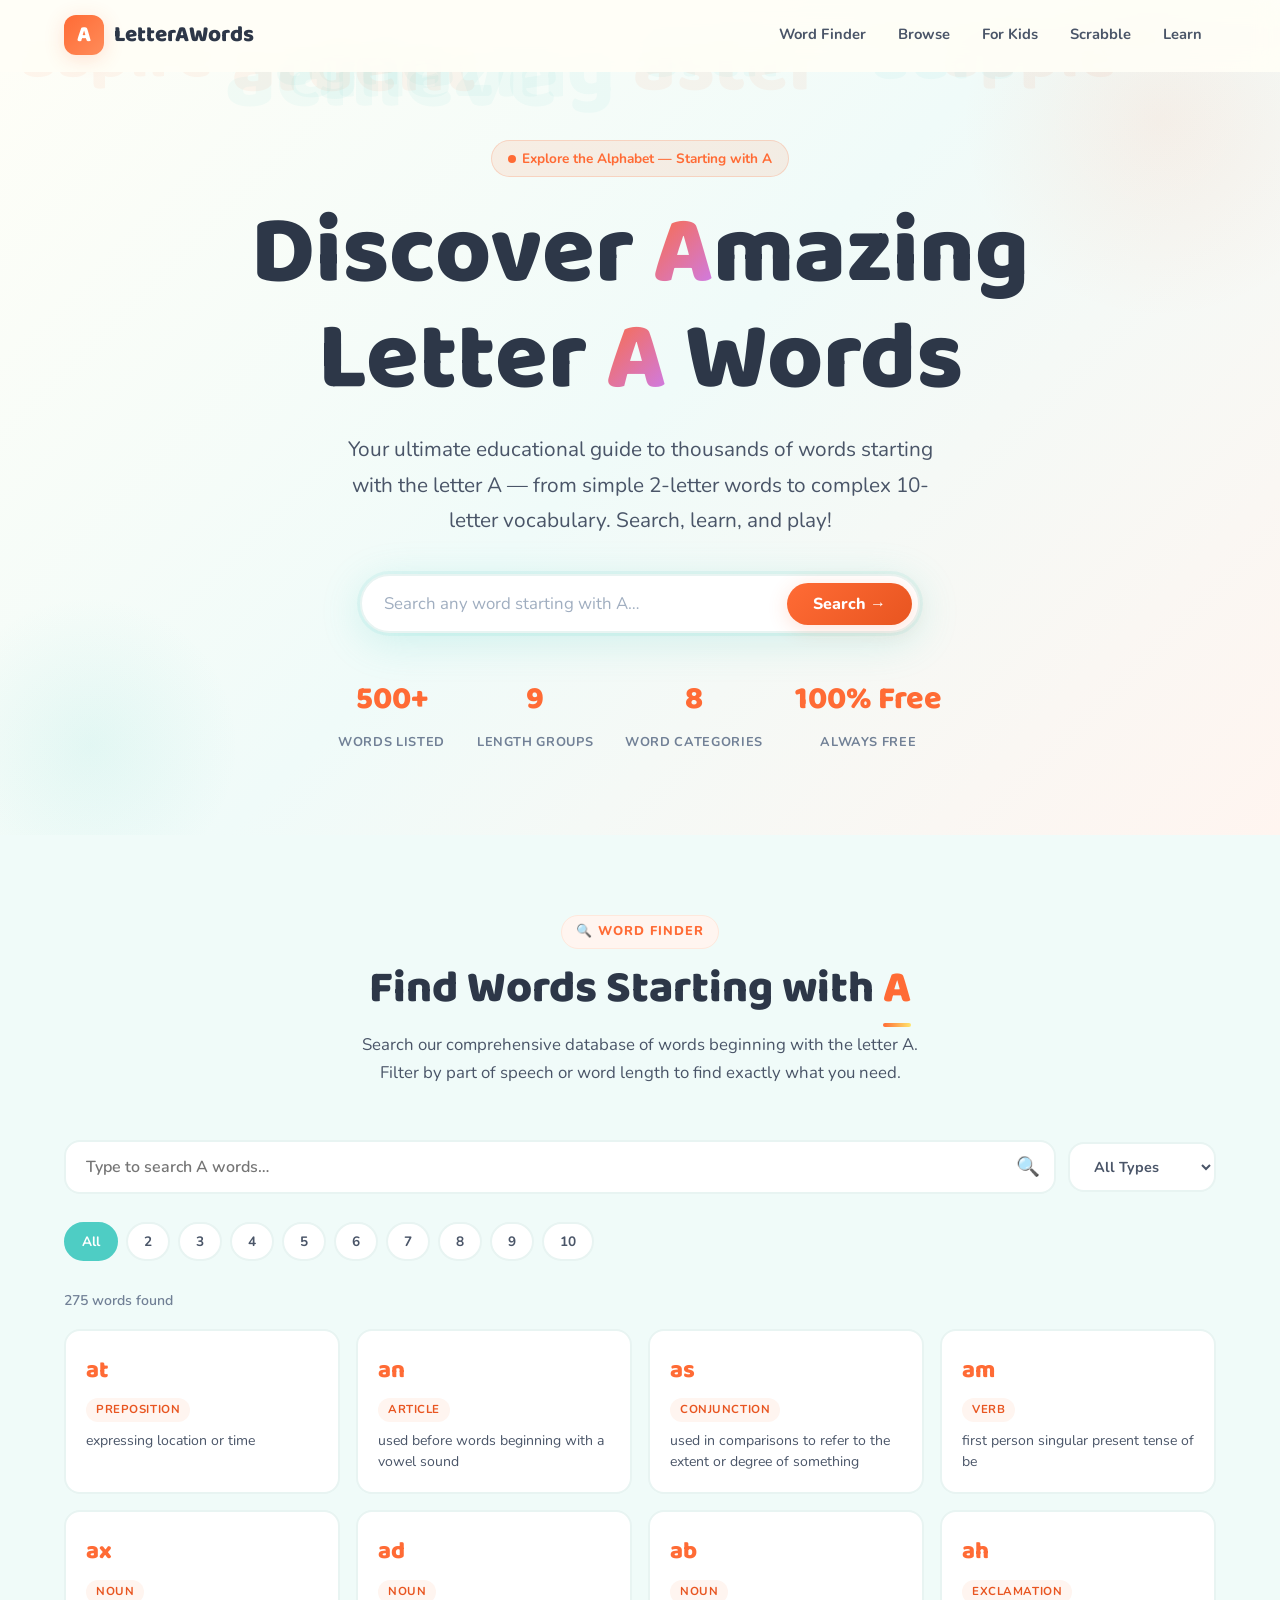
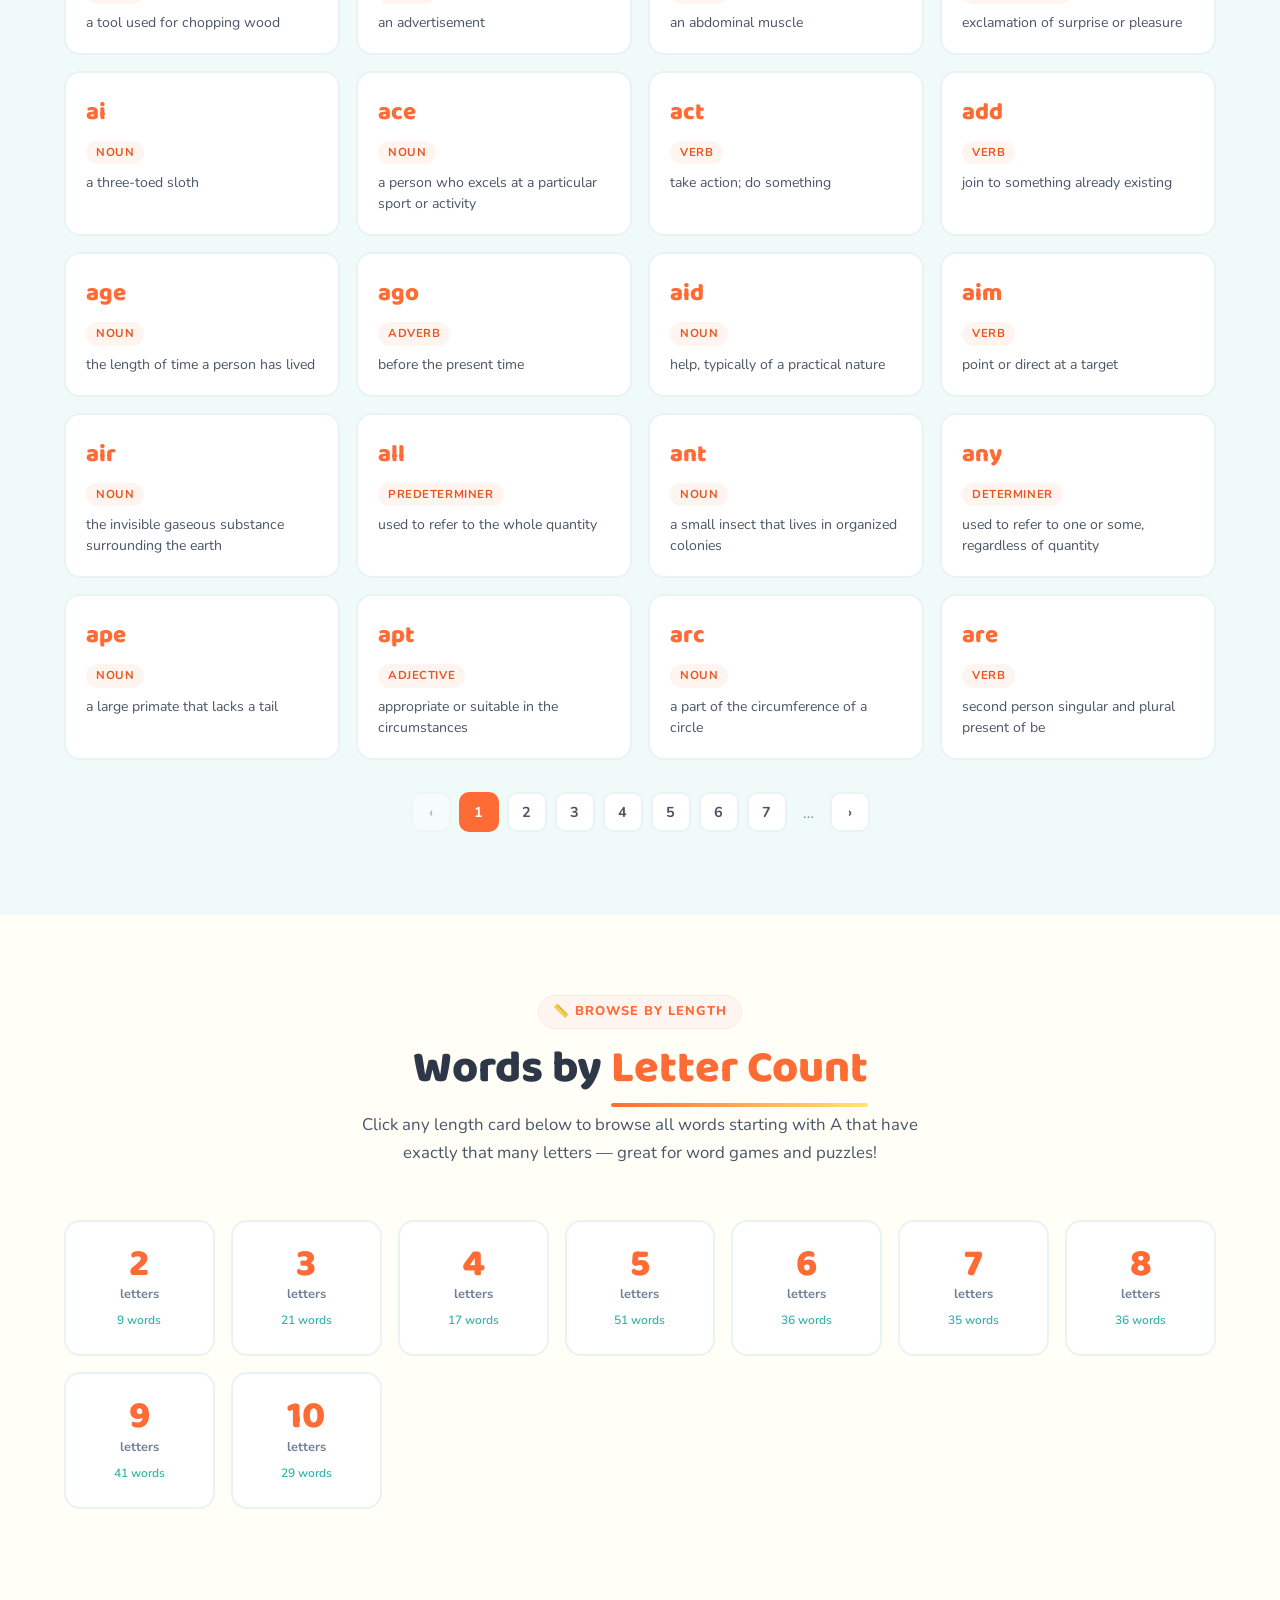
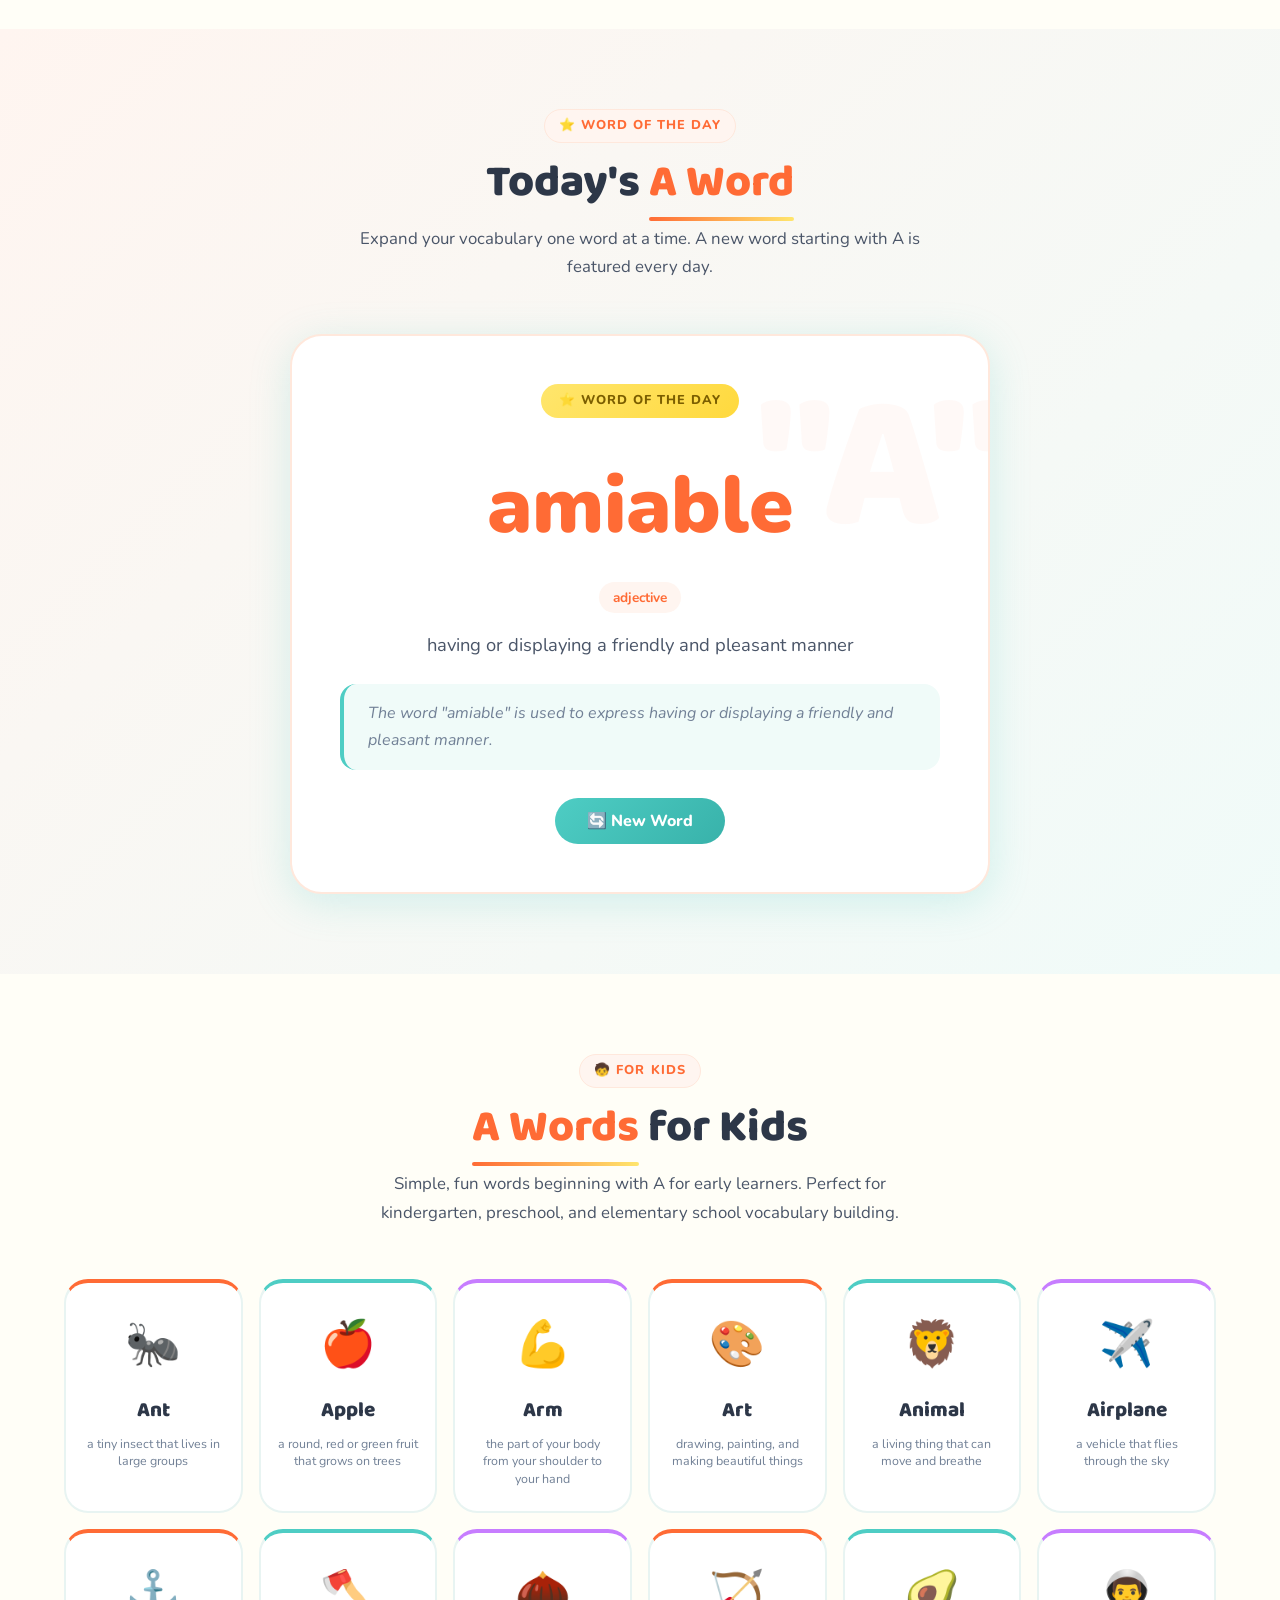
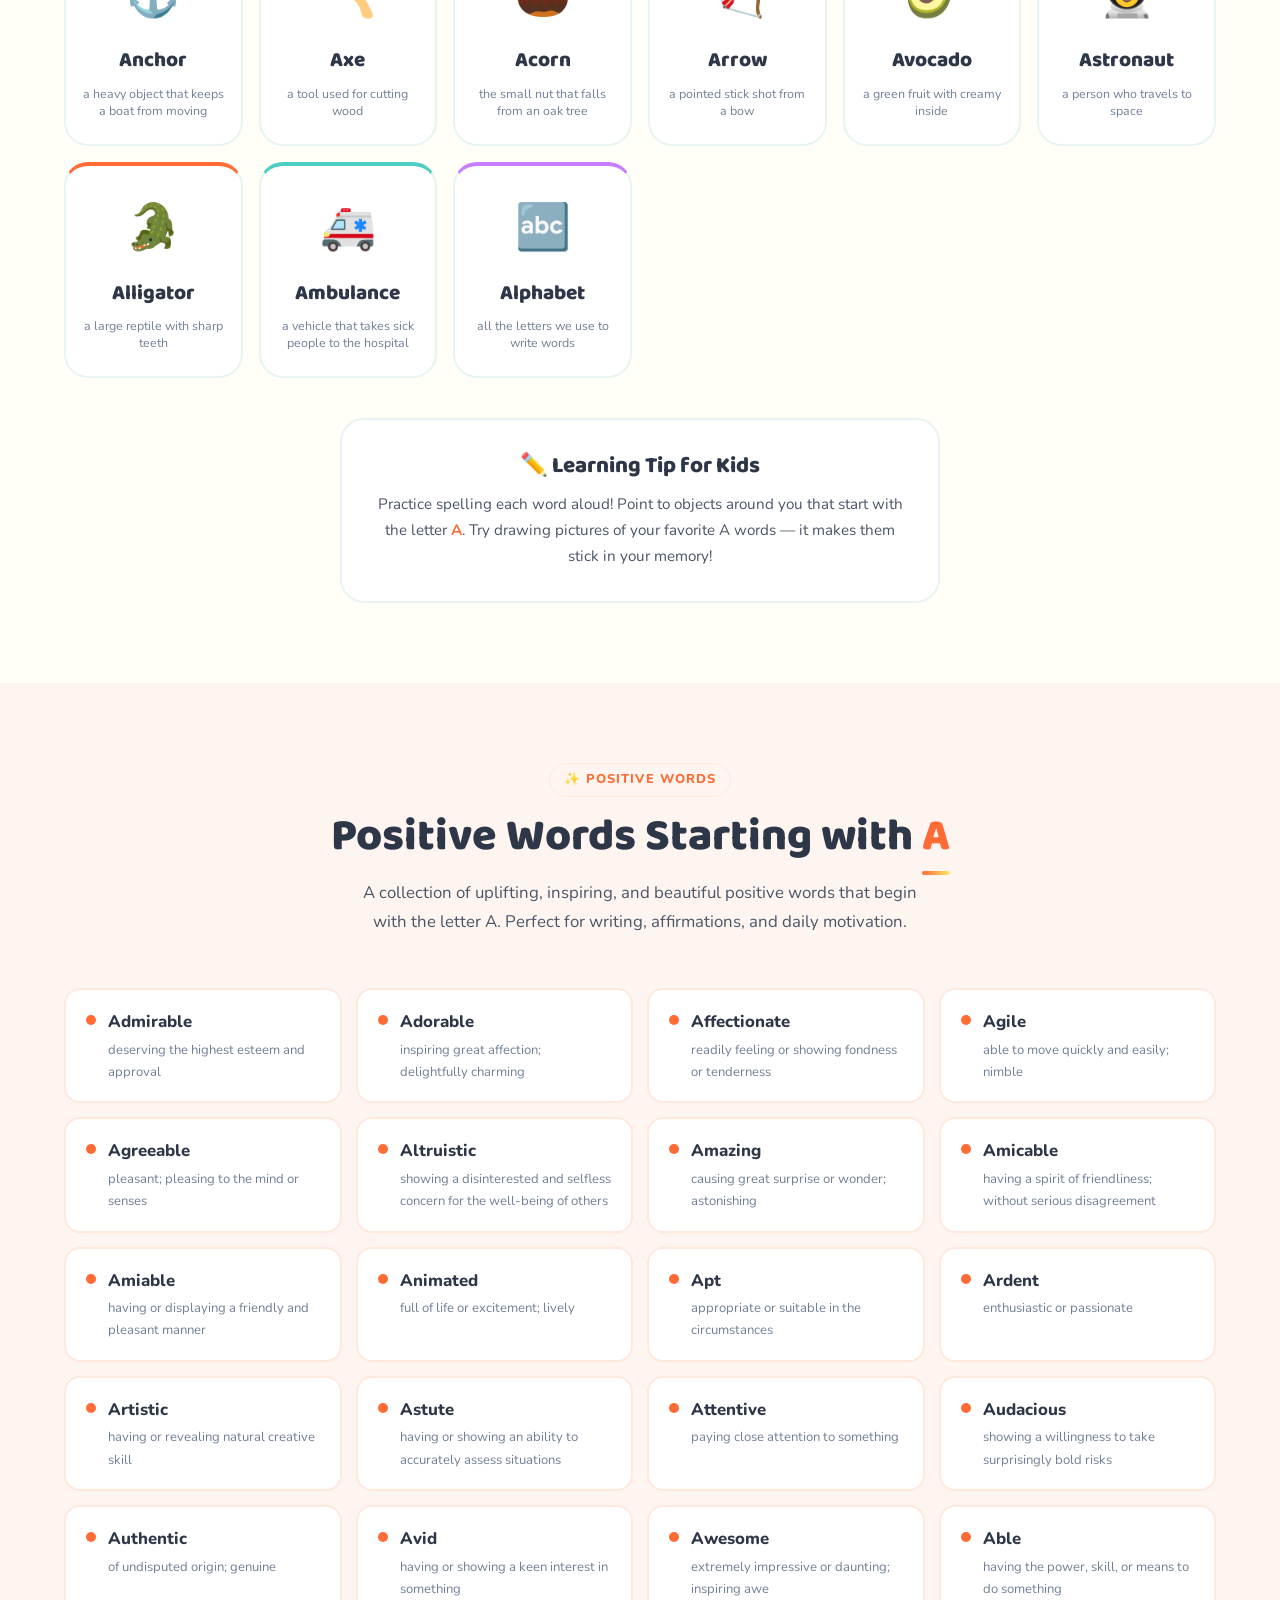
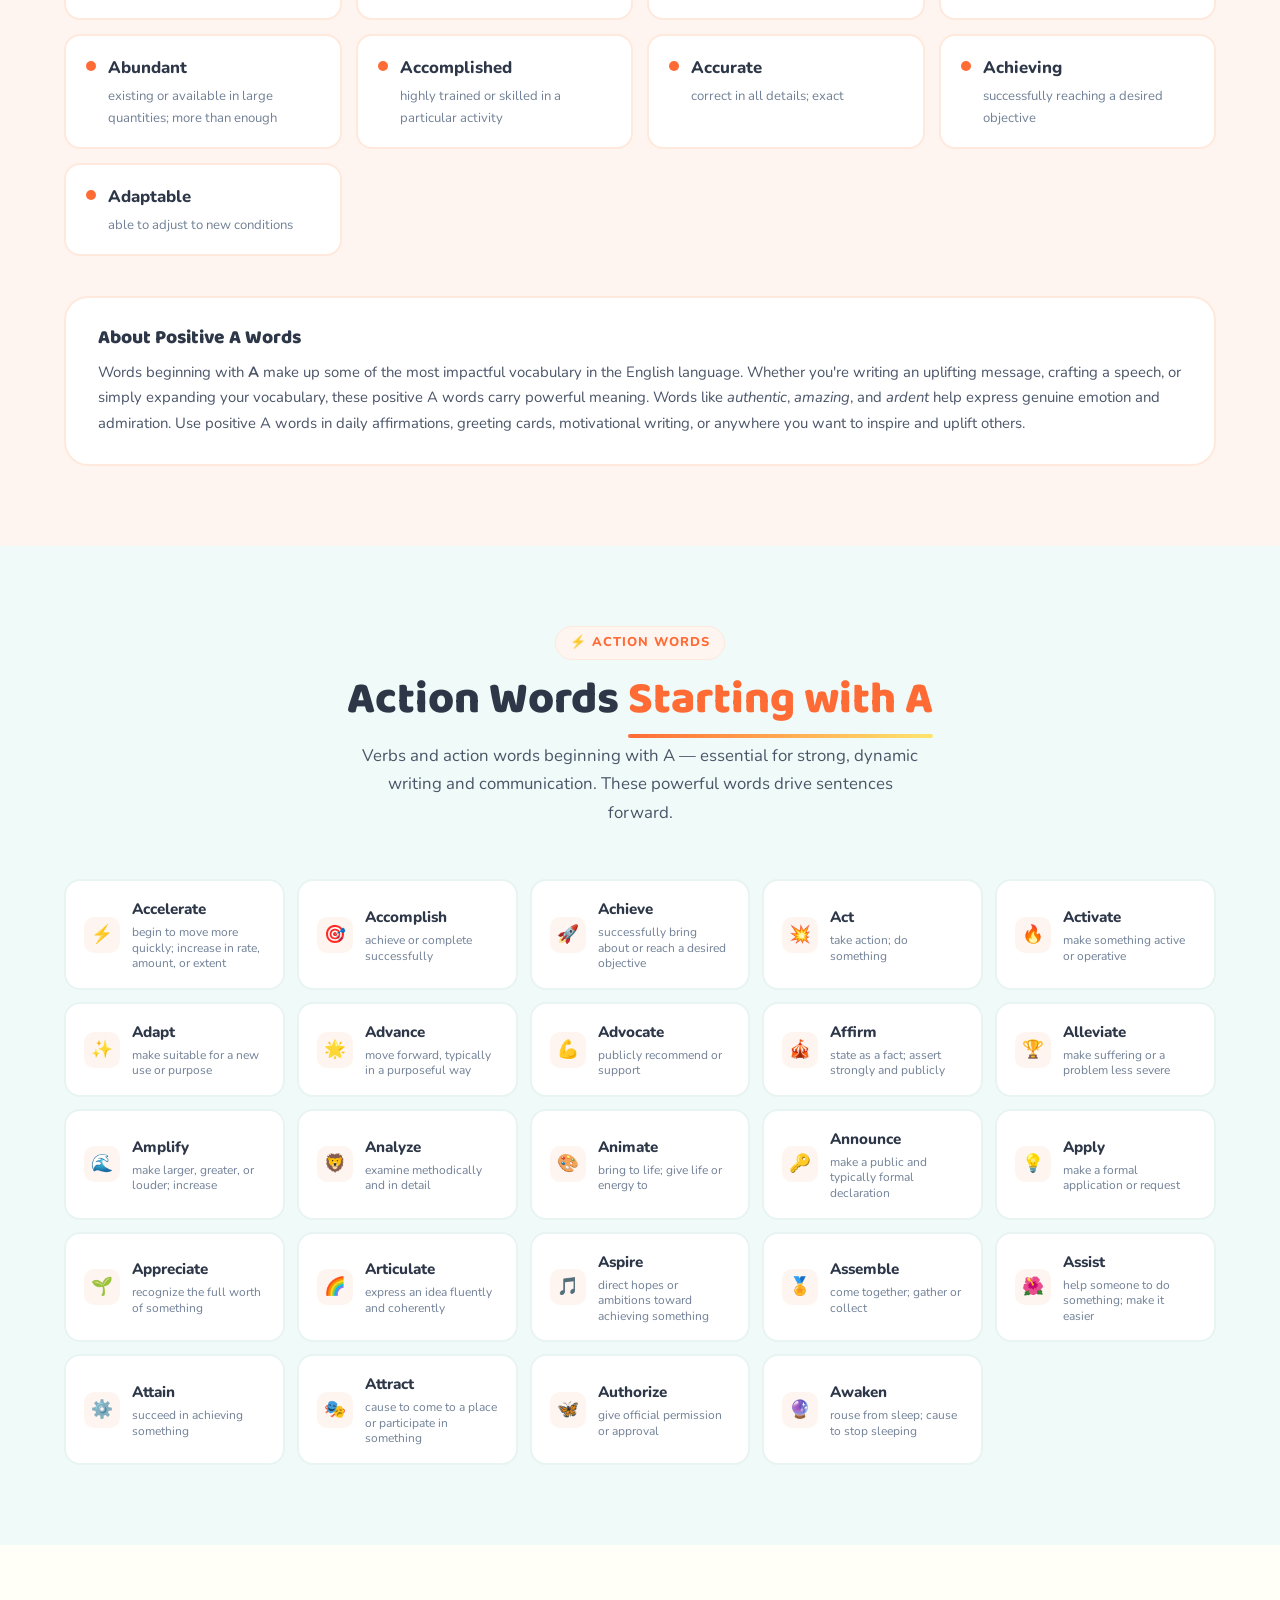
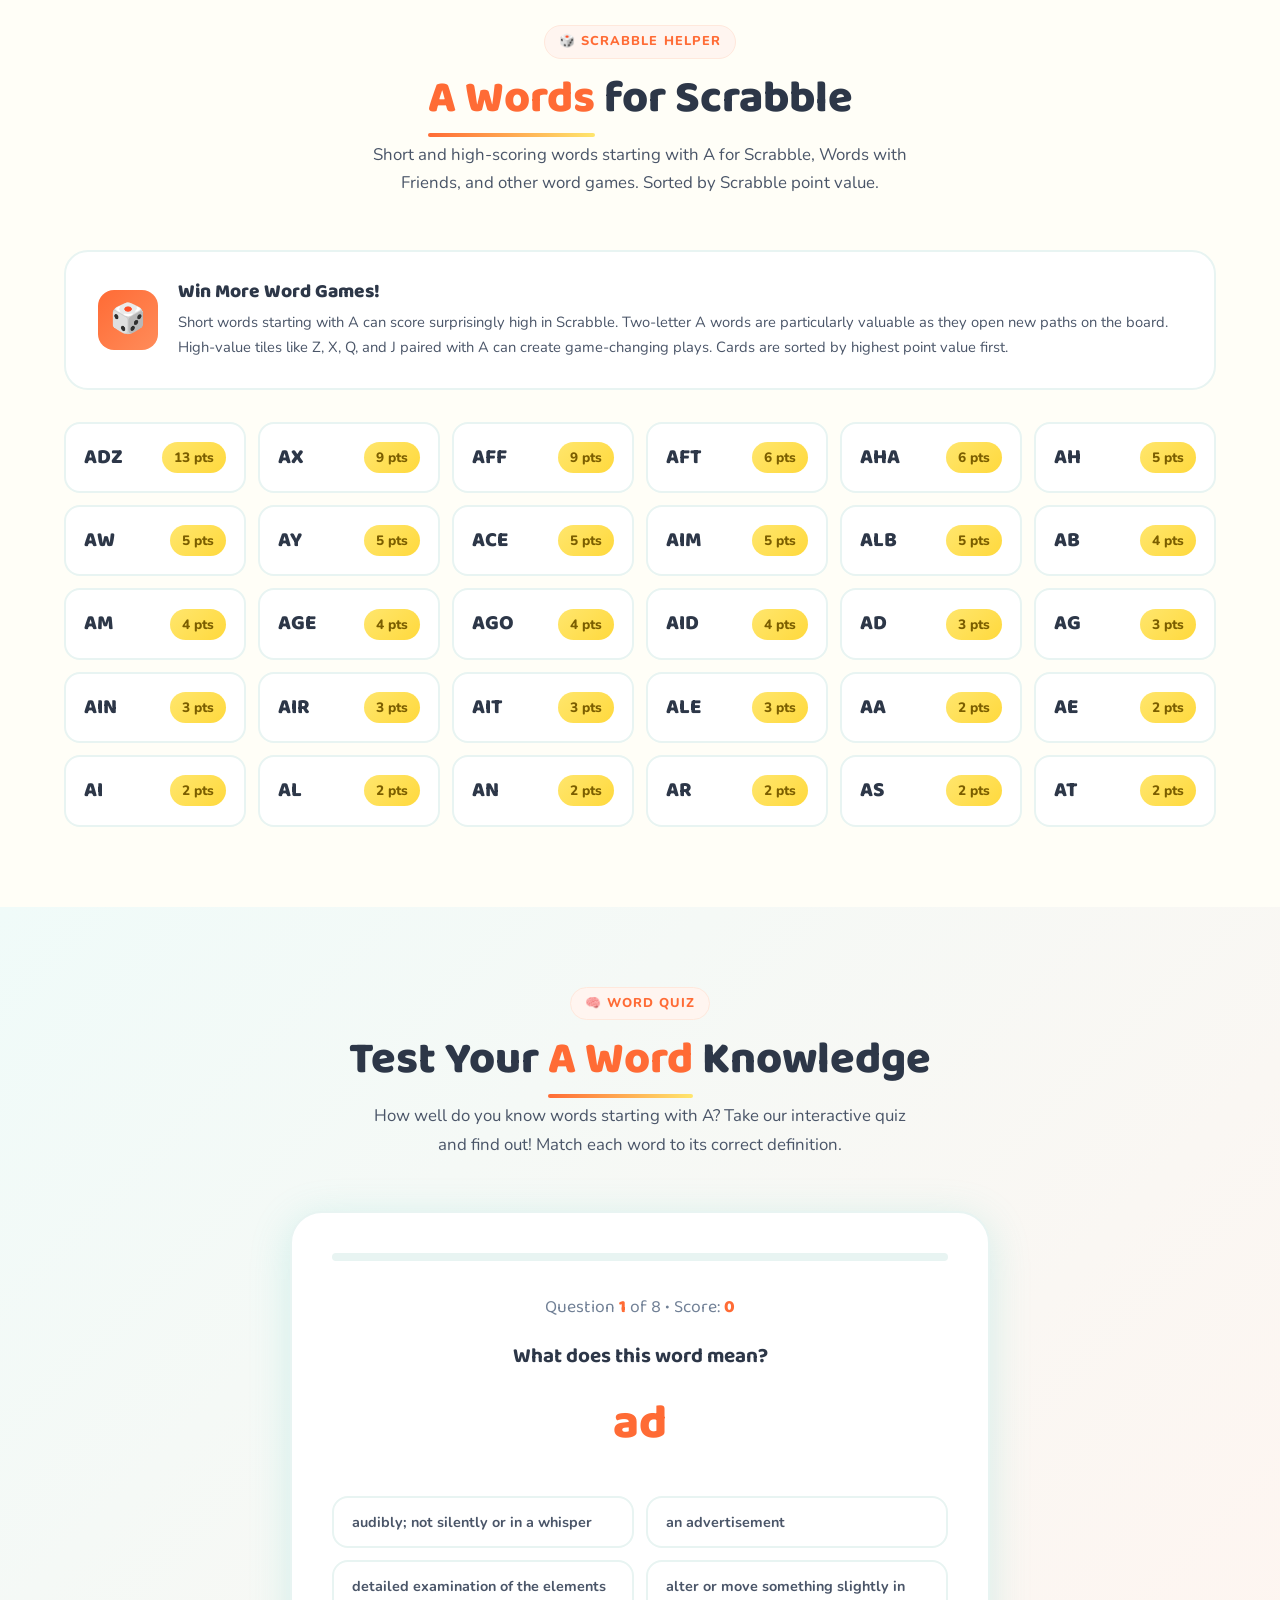
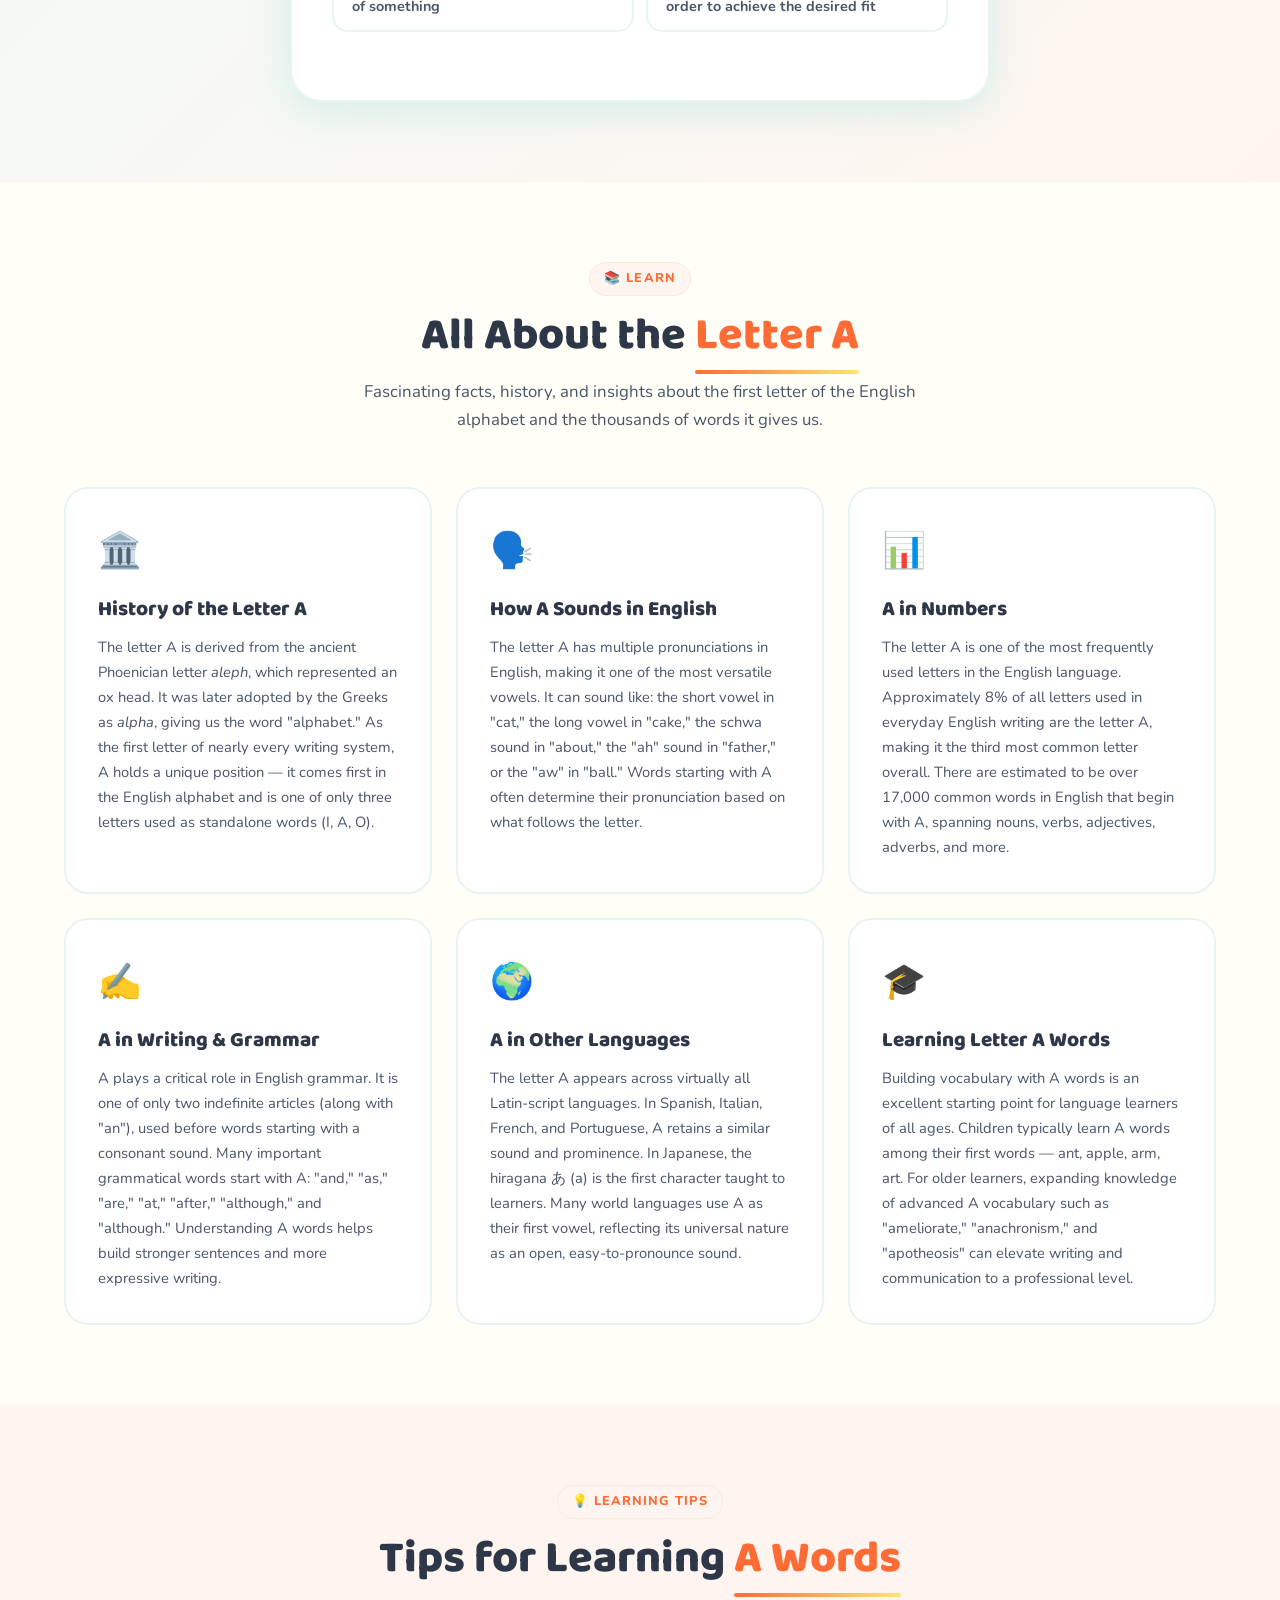
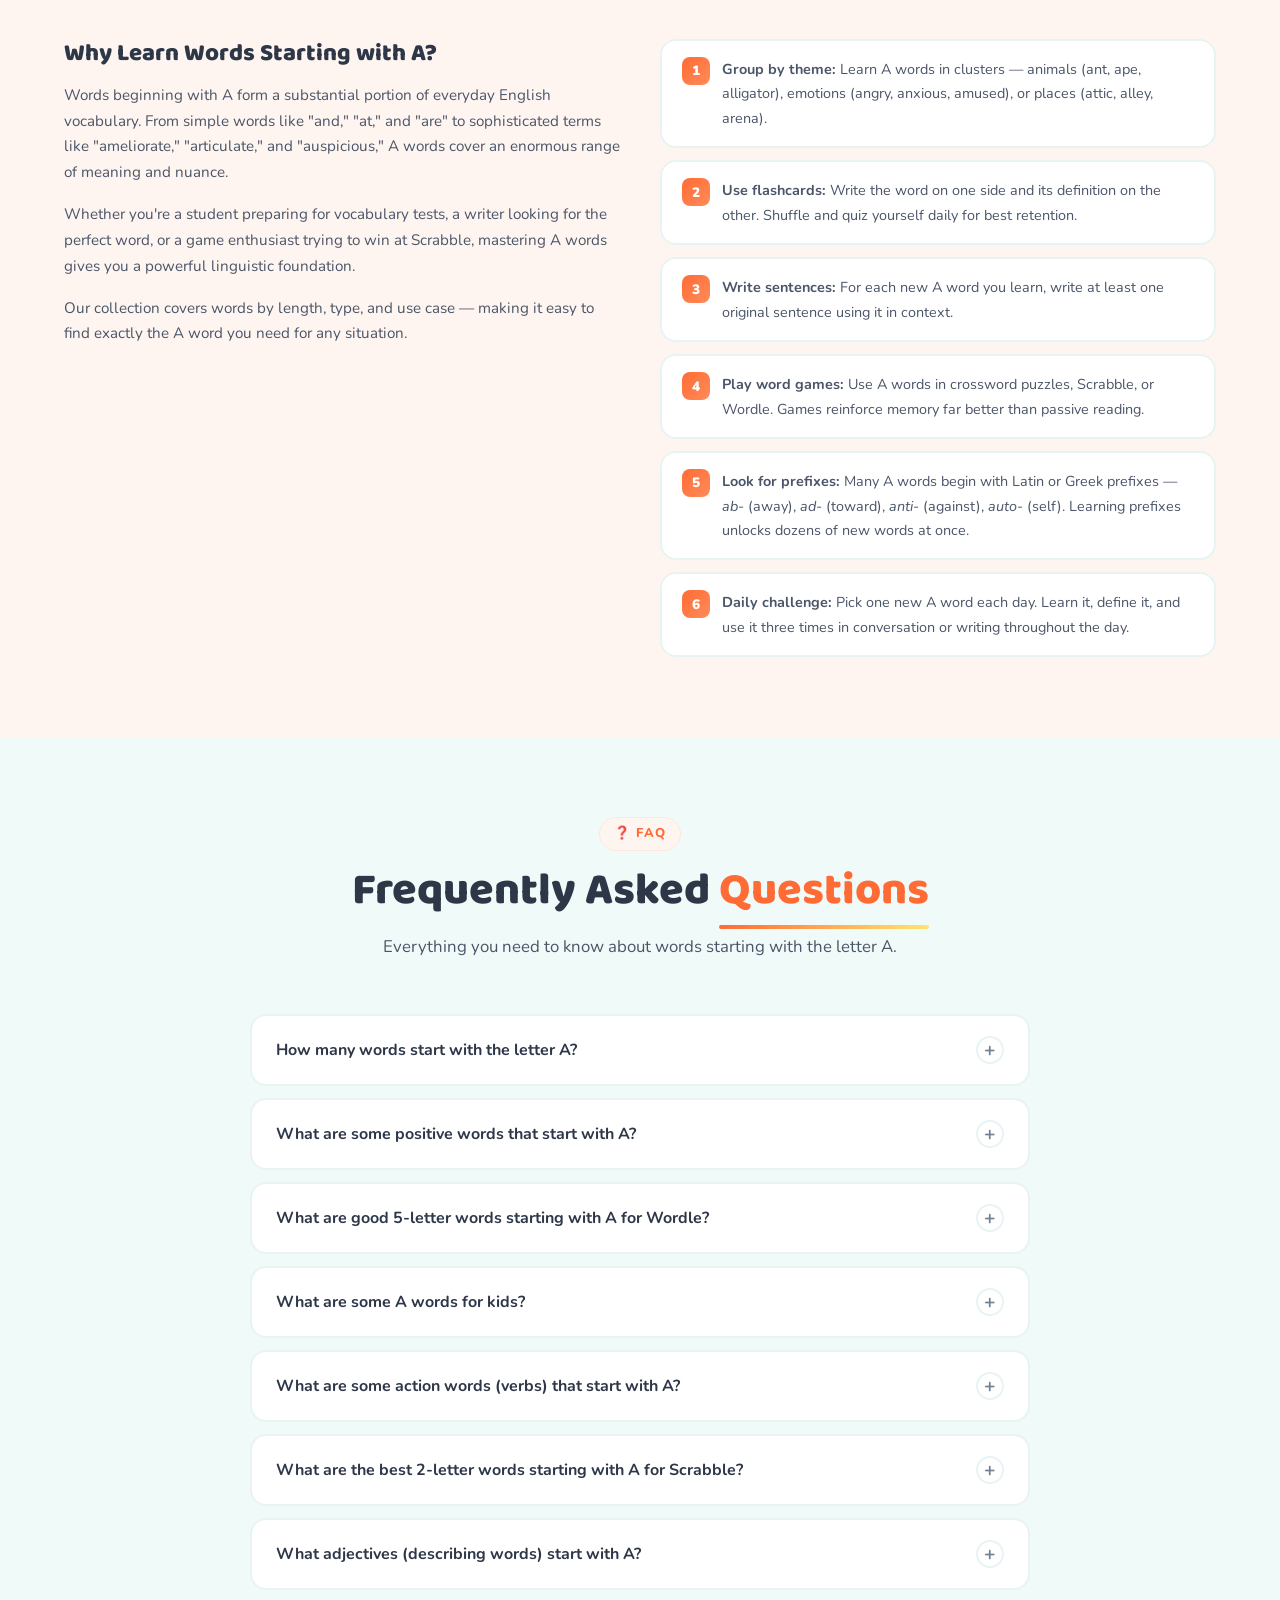
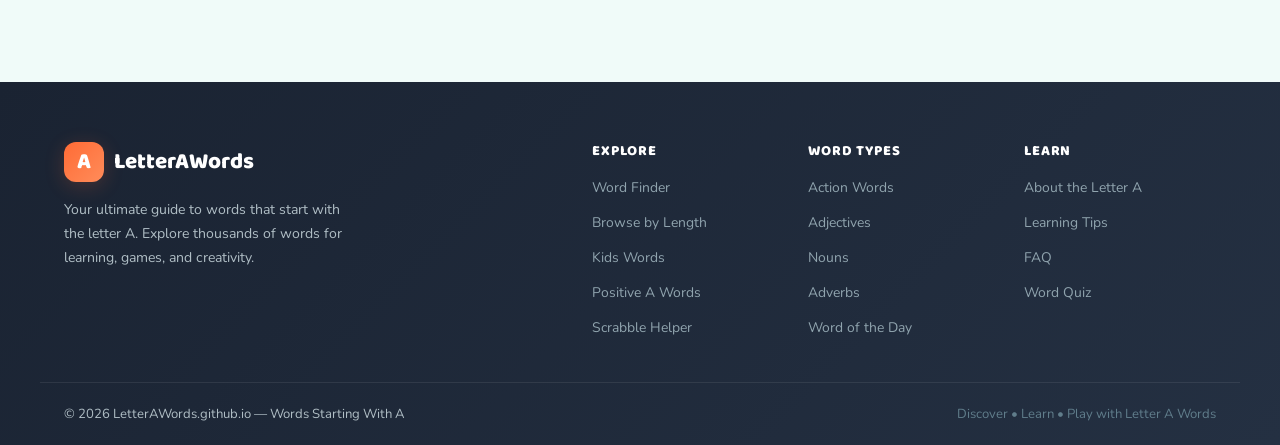
==== index.html @ 3e74dfa5 "Add files via upload" ====
<!DOCTYPE html>
<html lang="en">
<head>
  <meta charset="UTF-8" />
  <meta name="viewport" content="width=device-width, initial-scale=1.0" />

  <!-- ═══ SEO Meta Tags ════════════════════════════════ -->
  <title>Letter A Words — Find & Learn Words Starting with A | LetterAWords</title>
  <meta name="description" content="Explore thousands of words starting with the letter A! Find 2-letter to 10-letter words, positive A words, action verbs, kids vocabulary, Scrabble helpers, and educational resources. Free word finder tool." />
  <meta name="keywords" content="letter a words, words starting with a, words beginning with a, a words list, 5 letter words starting with a, positive words starting with a, kids words starting with a, scrabble words with a, action words starting with a, adjectives starting with a" />
  <meta name="robots" content="index, follow" />
  <meta name="author" content="LetterAWords" />
  <link rel="canonical" href="https://letterawords.github.io/" />

  <!-- ═══ Open Graph ══════════════════════════════════ -->
  <meta property="og:type" content="website" />
  <meta property="og:url" content="https://letterawords.github.io/" />
  <meta property="og:title" content="Letter A Words — Find & Learn Words Starting with A" />
  <meta property="og:description" content="Your ultimate guide to words starting with A. Explore thousands of letter A words with definitions, parts of speech, and interactive learning tools." />
  <meta property="og:site_name" content="LetterAWords" />

  <!-- ═══ Twitter Card ════════════════════════════════ -->
  <meta name="twitter:card" content="summary_large_image" />
  <meta name="twitter:title" content="Letter A Words — Find & Learn Words Starting with A" />
  <meta name="twitter:description" content="Explore thousands of words starting with the letter A. Free word finder, definitions, kids vocabulary, Scrabble helper, and more!" />

  <!-- ═══ Schema Markup ═══════════════════════════════ -->
  <script type="application/ld+json">
  {
    "@context": "https://schema.org",
    "@type": "WebApplication",
    "name": "Letter A Words Finder",
    "url": "https://letterawords.github.io/",
    "description": "An educational web application to explore and learn words starting with the letter A. Includes a word finder, definitions, kids vocabulary, Scrabble helpers, interactive quizzes, and more.",
    "applicationCategory": "EducationalApplication",
    "operatingSystem": "Any",
    "offers": {
      "@type": "Offer",
      "price": "0",
      "priceCurrency": "USD"
    },
    "featureList": [
      "Word Finder with search",
      "Browse by word length",
      "Word definitions and parts of speech",
      "Positive words starting with A",
      "Action verbs starting with A",
      "Kids vocabulary section",
      "Scrabble helper with point values",
      "Interactive word quiz",
      "Word of the Day"
    ],
    "inLanguage": "en"
  }
  </script>

  <script type="application/ld+json">
  {
    "@context": "https://schema.org",
    "@type": "FAQPage",
    "mainEntity": [
      {
        "@type": "Question",
        "name": "How many words start with the letter A?",
        "acceptedAnswer": {
          "@type": "Answer",
          "text": "The English language contains thousands of words that start with the letter A. Our database includes words ranging from 2-letter words like 'at' and 'am' to 10-letter words like 'absolutely' and 'accomplish'. Estimates suggest over 17,000 common English words begin with A."
        }
      },
      {
        "@type": "Question",
        "name": "What are some positive words that start with A?",
        "acceptedAnswer": {
          "@type": "Answer",
          "text": "Many wonderful positive words start with A, including: amazing, awesome, admirable, adorable, agile, ambitious, amiable, authentic, ardent, and audacious. These words are great for creative writing, affirmations, and everyday communication."
        }
      },
      {
        "@type": "Question",
        "name": "What are good 5-letter words starting with A for Wordle?",
        "acceptedAnswer": {
          "@type": "Answer",
          "text": "Popular 5-letter words starting with A include: apple, agile, alert, alike, alive, alone, along, amaze, amber, angel, anger, angle, angry, anvil, apart, apply, apron, arise, armor, aroma, array, arrow, atlas, attic, audio, avoid, and aware."
        }
      },
      {
        "@type": "Question",
        "name": "What are some A words for kids?",
        "acceptedAnswer": {
          "@type": "Answer",
          "text": "Great letter A words for kids include: ant, apple, arm, art, animal, airplane, anchor, axe, acorn, arrow, avocado, astronaut, alligator, ambulance, and alphabet. These simple, fun words help young learners build their vocabulary."
        }
      },
      {
        "@type": "Question",
        "name": "What are some action words (verbs) that start with A?",
        "acceptedAnswer": {
          "@type": "Answer",
          "text": "Common action words starting with A include: accelerate, accomplish, achieve, activate, adapt, advance, advocate, affirm, alleviate, amplify, analyze, animate, announce, apply, appreciate, articulate, aspire, assemble, assist, attain, attract, authorize, and awaken."
        }
      }
    ]
  }
  </script>

  <script type="application/ld+json">
  {
    "@context": "https://schema.org",
    "@type": "BreadcrumbList",
    "itemListElement": [
      {
        "@type": "ListItem",
        "position": 1,
        "name": "Home",
        "item": "https://letterawords.github.io/"
      },
      {
        "@type": "ListItem",
        "position": 2,
        "name": "Letter A Words",
        "item": "https://letterawords.github.io/#finder"
      }
    ]
  }
  </script>

  <!-- ═══ Fonts & Styles ══════════════════════════════ -->
  <link rel="preconnect" href="https://fonts.googleapis.com" />
  <link rel="preconnect" href="https://fonts.gstatic.com" crossorigin />
  <link rel="stylesheet" href="css/style.css" />
</head>
<body>

  <!-- ═══════════════════════════════════════════════════
       HEADER (injected by header.js component)
  ════════════════════════════════════════════════════ -->
  <header id="site-header" role="banner"></header>

  <main id="main-content">

    <!-- ═══════════════════════════════════════════════
         SECTION 1: HERO
    ══════════════════════════════════════════════════ -->
    <section id="hero" aria-label="Letter A Words — Hero">
      <div class="hero-floaters" aria-hidden="true"></div>
      <div class="container" style="position:relative;z-index:2">
        <div class="hero-badge">
          <span class="badge-dot"></span>
          Explore the Alphabet — Starting with A
        </div>
        <h1 class="hero-title">
          Discover <span class="letter-a-big">A</span>mazing<br>
          Letter <span class="letter-a-big">A</span> Words
        </h1>
        <p class="hero-subtitle">
          Your ultimate educational guide to thousands of words starting with the letter A — from simple 2-letter words to complex 10-letter vocabulary. Search, learn, and play!
        </p>

        <form class="hero-search" id="heroSearchForm" role="search" aria-label="Search letter A words">
          <input
            type="search"
            id="heroSearchInput"
            placeholder="Search any word starting with A…"
            autocomplete="off"
            aria-label="Search for words starting with A"
            maxlength="30"
          />
          <button type="submit" aria-label="Search">Search →</button>
        </form>

        <div class="hero-stats" id="heroStats">
          <div class="stat-item">
            <span class="stat-num" data-count="500" data-suffix="+">500+</span>
            <span class="stat-label">Words Listed</span>
          </div>
          <div class="stat-item">
            <span class="stat-num" data-count="9">9</span>
            <span class="stat-label">Length Groups</span>
          </div>
          <div class="stat-item">
            <span class="stat-num" data-count="8">8</span>
            <span class="stat-label">Word Categories</span>
          </div>
          <div class="stat-item">
            <span class="stat-num" data-count="100" data-suffix="% Free">100% Free</span>
            <span class="stat-label">Always Free</span>
          </div>
        </div>
      </div>
    </section>

    <!-- ═══════════════════════════════════════════════
         SECTION 2: WORD FINDER
    ══════════════════════════════════════════════════ -->
    <section id="finder" aria-labelledby="finderHeading">
      <div class="container">
        <div class="section-header animate-on-scroll">
          <div class="section-tag">🔍 Word Finder</div>
          <h2 class="section-title" id="finderHeading">Find Words Starting with <span class="highlight">A</span></h2>
          <p class="section-desc">Search our comprehensive database of words beginning with the letter A. Filter by part of speech or word length to find exactly what you need.</p>
        </div>

        <div class="finder-controls animate-on-scroll">
          <div class="search-wrapper">
            <input type="search" id="finderSearch" placeholder="Type to search A words…" autocomplete="off" aria-label="Search words starting with A" />
            <span class="search-icon" aria-hidden="true">🔍</span>
          </div>
          <select class="filter-btn" id="posFilter" aria-label="Filter by part of speech">
            <option value="all">All Types</option>
            <option value="noun">Nouns</option>
            <option value="verb">Verbs</option>
            <option value="adjective">Adjectives</option>
            <option value="adverb">Adverbs</option>
            <option value="preposition">Prepositions</option>
          </select>
        </div>

        <div class="length-tabs animate-on-scroll" role="tablist" aria-label="Filter by word length">
          <button class="length-tab active" data-len="all" role="tab" aria-selected="true">All</button>
          <button class="length-tab" data-len="2" role="tab" aria-selected="false">2</button>
          <button class="length-tab" data-len="3" role="tab" aria-selected="false">3</button>
          <button class="length-tab" data-len="4" role="tab" aria-selected="false">4</button>
          <button class="length-tab" data-len="5" role="tab" aria-selected="false">5</button>
          <button class="length-tab" data-len="6" role="tab" aria-selected="false">6</button>
          <button class="length-tab" data-len="7" role="tab" aria-selected="false">7</button>
          <button class="length-tab" data-len="8" role="tab" aria-selected="false">8</button>
          <button class="length-tab" data-len="9" role="tab" aria-selected="false">9</button>
          <button class="length-tab" data-len="10" role="tab" aria-selected="false">10</button>
        </div>

        <div style="display:flex;align-items:center;gap:12px;margin-bottom:16px;flex-wrap:wrap;">
          <p id="resultsCount" style="font-size:0.88rem;color:var(--text3);font-weight:600;"></p>
        </div>

        <div class="words-grid" id="wordsGrid" role="list" aria-label="Word results"></div>
        <div class="pagination" id="pagination" role="navigation" aria-label="Word list pages"></div>
      </div>
    </section>

    <!-- ═══════════════════════════════════════════════
         SECTION 3: BROWSE BY LENGTH
    ══════════════════════════════════════════════════ -->
    <section id="browse" aria-labelledby="browseHeading">
      <div class="container">
        <div class="section-header animate-on-scroll">
          <div class="section-tag">📏 Browse by Length</div>
          <h2 class="section-title" id="browseHeading">Words by <span class="highlight">Letter Count</span></h2>
          <p class="section-desc">Click any length card below to browse all words starting with A that have exactly that many letters — great for word games and puzzles!</p>
        </div>

        <div class="browse-grid" id="browseGrid" role="list" aria-label="Word lengths"></div>

        <div class="browse-results" id="browseResults">
          <h3 id="browseResultsHeading" style="font-size:1.3rem;font-weight:800;margin-bottom:20px;color:var(--text)"></h3>
          <div class="words-grid"></div>
        </div>
      </div>
    </section>

    <!-- ═══════════════════════════════════════════════
         SECTION 4: WORD OF THE DAY
    ══════════════════════════════════════════════════ -->
    <section id="wotd" aria-labelledby="wotdHeading">
      <div class="container">
        <div class="section-header animate-on-scroll">
          <div class="section-tag">⭐ Word of the Day</div>
          <h2 class="section-title" id="wotdHeading">Today's <span class="highlight">A Word</span></h2>
          <p class="section-desc">Expand your vocabulary one word at a time. A new word starting with A is featured every day.</p>
        </div>

        <div class="wotd-card animate-on-scroll">
          <div class="wotd-badge">⭐ Word of the Day</div>
          <div class="wotd-word" id="wotdWord">amazing</div>
          <div class="wotd-pos" id="wotdPos">adjective</div>
          <p class="wotd-definition" id="wotdDefinition">Causing great surprise or wonder; astonishing.</p>
          <div class="wotd-example" id="wotdExample">The sunset over the mountains was truly amazing to behold.</div>
          <button class="wotd-btn" onclick="WotD.refresh()" id="wotdRefresh" style="transition:transform 0.4s ease">
            🔄 New Word
          </button>
        </div>
      </div>
    </section>

    <!-- ═══════════════════════════════════════════════
         SECTION 5: KIDS WORDS
    ══════════════════════════════════════════════════ -->
    <section id="kids" aria-labelledby="kidsHeading">
      <div class="container">
        <div class="section-header animate-on-scroll">
          <div class="section-tag">🧒 For Kids</div>
          <h2 class="section-title" id="kidsHeading"><span class="highlight">A Words</span> for Kids</h2>
          <p class="section-desc">Simple, fun words beginning with A for early learners. Perfect for kindergarten, preschool, and elementary school vocabulary building.</p>
        </div>

        <div class="kids-grid" id="kidsGrid" role="list" aria-label="Kids words starting with A"></div>

        <div style="text-align:center;margin-top:40px;" class="animate-on-scroll">
          <div style="background:var(--surface);border-radius:var(--radius-lg);padding:32px;border:2px solid var(--border);max-width:600px;margin:0 auto">
            <h3 style="font-size:1.4rem;font-weight:800;margin-bottom:12px;">✏️ Learning Tip for Kids</h3>
            <p style="color:var(--text2);font-size:0.95rem;line-height:1.7">Practice spelling each word aloud! Point to objects around you that start with the letter <strong style="color:var(--primary)">A</strong>. Try drawing pictures of your favorite A words — it makes them stick in your memory!</p>
          </div>
        </div>
      </div>
    </section>

    <!-- ═══════════════════════════════════════════════
         SECTION 6: POSITIVE A WORDS
    ══════════════════════════════════════════════════ -->
    <section id="positive" aria-labelledby="positiveHeading">
      <div class="container">
        <div class="section-header animate-on-scroll">
          <div class="section-tag">✨ Positive Words</div>
          <h2 class="section-title" id="positiveHeading">Positive Words Starting with <span class="highlight">A</span></h2>
          <p class="section-desc">A collection of uplifting, inspiring, and beautiful positive words that begin with the letter A. Perfect for writing, affirmations, and daily motivation.</p>
        </div>

        <div class="positive-grid" id="positiveGrid" role="list" aria-label="Positive words starting with A"></div>

        <div style="margin-top:40px;padding:28px 32px;background:var(--surface);border-radius:var(--radius-lg);border:2px solid var(--border2);" class="animate-on-scroll">
          <h3 style="font-size:1.2rem;font-weight:800;margin-bottom:10px;">About Positive A Words</h3>
          <p style="color:var(--text2);font-size:0.93rem;line-height:1.7">
            Words beginning with <strong>A</strong> make up some of the most impactful vocabulary in the English language. Whether you're writing an uplifting message, crafting a speech, or simply expanding your vocabulary, these positive A words carry powerful meaning. Words like <em>authentic</em>, <em>amazing</em>, and <em>ardent</em> help express genuine emotion and admiration. Use positive A words in daily affirmations, greeting cards, motivational writing, or anywhere you want to inspire and uplift others.
          </p>
        </div>
      </div>
    </section>

    <!-- ═══════════════════════════════════════════════
         SECTION 7: ACTION WORDS (VERBS)
    ══════════════════════════════════════════════════ -->
    <section id="action" aria-labelledby="actionHeading">
      <div class="container">
        <div class="section-header animate-on-scroll">
          <div class="section-tag">⚡ Action Words</div>
          <h2 class="section-title" id="actionHeading">Action Words <span class="highlight">Starting with A</span></h2>
          <p class="section-desc">Verbs and action words beginning with A — essential for strong, dynamic writing and communication. These powerful words drive sentences forward.</p>
        </div>

        <div class="action-grid" id="actionGrid" role="list" aria-label="Action words starting with A"></div>
      </div>
    </section>

    <!-- ═══════════════════════════════════════════════
         SECTION 8: SCRABBLE HELPER
    ══════════════════════════════════════════════════ -->
    <section id="scrabble" aria-labelledby="scrabbleHeading">
      <div class="container">
        <div class="section-header animate-on-scroll">
          <div class="section-tag">🎲 Scrabble Helper</div>
          <h2 class="section-title" id="scrabbleHeading"><span class="highlight">A Words</span> for Scrabble</h2>
          <p class="section-desc">Short and high-scoring words starting with A for Scrabble, Words with Friends, and other word games. Sorted by Scrabble point value.</p>
        </div>

        <div class="scrabble-intro animate-on-scroll">
          <div class="scrabble-icon">🎲</div>
          <div>
            <h3 style="font-size:1.2rem;font-weight:800;margin-bottom:6px;">Win More Word Games!</h3>
            <p style="color:var(--text2);font-size:0.92rem;line-height:1.7">Short words starting with A can score surprisingly high in Scrabble. Two-letter A words are particularly valuable as they open new paths on the board. High-value tiles like Z, X, Q, and J paired with A can create game-changing plays. Cards are sorted by highest point value first.</p>
          </div>
        </div>

        <div class="scrabble-grid" id="scrabbleGrid" role="list" aria-label="Scrabble words starting with A with point values"></div>
      </div>
    </section>

    <!-- ═══════════════════════════════════════════════
         SECTION 9: INTERACTIVE QUIZ
    ══════════════════════════════════════════════════ -->
    <section id="quiz" aria-labelledby="quizHeading">
      <div class="container">
        <div class="section-header animate-on-scroll">
          <div class="section-tag">🧠 Word Quiz</div>
          <h2 class="section-title" id="quizHeading">Test Your <span class="highlight">A Word</span> Knowledge</h2>
          <p class="section-desc">How well do you know words starting with A? Take our interactive quiz and find out! Match each word to its correct definition.</p>
        </div>

        <div class="quiz-container animate-on-scroll">
          <div id="quizContainer"></div>
        </div>
      </div>
    </section>

    <!-- ═══════════════════════════════════════════════
         SECTION 10: LEARN — About Letter A
    ══════════════════════════════════════════════════ -->
    <section id="learn" aria-labelledby="learnHeading">
      <div class="container">
        <div class="section-header animate-on-scroll">
          <div class="section-tag">📚 Learn</div>
          <h2 class="section-title" id="learnHeading">All About the <span class="highlight">Letter A</span></h2>
          <p class="section-desc">Fascinating facts, history, and insights about the first letter of the English alphabet and the thousands of words it gives us.</p>
        </div>

        <div class="learn-grid">
          <div class="learn-card animate-on-scroll animate-delay-1">
            <div class="lc-icon">🏛️</div>
            <h3>History of the Letter A</h3>
            <p>The letter A is derived from the ancient Phoenician letter <em>aleph</em>, which represented an ox head. It was later adopted by the Greeks as <em>alpha</em>, giving us the word "alphabet." As the first letter of nearly every writing system, A holds a unique position — it comes first in the English alphabet and is one of only three letters used as standalone words (I, A, O).</p>
          </div>
          <div class="learn-card animate-on-scroll animate-delay-2">
            <div class="lc-icon">🗣️</div>
            <h3>How A Sounds in English</h3>
            <p>The letter A has multiple pronunciations in English, making it one of the most versatile vowels. It can sound like: the short vowel in "cat," the long vowel in "cake," the schwa sound in "about," the "ah" sound in "father," or the "aw" in "ball." Words starting with A often determine their pronunciation based on what follows the letter.</p>
          </div>
          <div class="learn-card animate-on-scroll animate-delay-3">
            <div class="lc-icon">📊</div>
            <h3>A in Numbers</h3>
            <p>The letter A is one of the most frequently used letters in the English language. Approximately 8% of all letters used in everyday English writing are the letter A, making it the third most common letter overall. There are estimated to be over 17,000 common words in English that begin with A, spanning nouns, verbs, adjectives, adverbs, and more.</p>
          </div>
          <div class="learn-card animate-on-scroll animate-delay-4">
            <div class="lc-icon">✍️</div>
            <h3>A in Writing & Grammar</h3>
            <p>A plays a critical role in English grammar. It is one of only two indefinite articles (along with "an"), used before words starting with a consonant sound. Many important grammatical words start with A: "and," "as," "are," "at," "after," "although," and "although." Understanding A words helps build stronger sentences and more expressive writing.</p>
          </div>
          <div class="learn-card animate-on-scroll animate-delay-1">
            <div class="lc-icon">🌍</div>
            <h3>A in Other Languages</h3>
            <p>The letter A appears across virtually all Latin-script languages. In Spanish, Italian, French, and Portuguese, A retains a similar sound and prominence. In Japanese, the hiragana あ (a) is the first character taught to learners. Many world languages use A as their first vowel, reflecting its universal nature as an open, easy-to-pronounce sound.</p>
          </div>
          <div class="learn-card animate-on-scroll animate-delay-2">
            <div class="lc-icon">🎓</div>
            <h3>Learning Letter A Words</h3>
            <p>Building vocabulary with A words is an excellent starting point for language learners of all ages. Children typically learn A words among their first words — ant, apple, arm, art. For older learners, expanding knowledge of advanced A vocabulary such as "ameliorate," "anachronism," and "apotheosis" can elevate writing and communication to a professional level.</p>
          </div>
        </div>
      </div>
    </section>

    <!-- ═══════════════════════════════════════════════
         SECTION 11: TIPS & CONTENT
    ══════════════════════════════════════════════════ -->
    <section id="tips" aria-labelledby="tipsHeading">
      <div class="container">
        <div class="section-header animate-on-scroll">
          <div class="section-tag">💡 Learning Tips</div>
          <h2 class="section-title" id="tipsHeading">Tips for Learning <span class="highlight">A Words</span></h2>
        </div>

        <div class="tips-content">
          <div class="tips-text animate-on-scroll">
            <h3>Why Learn Words Starting with A?</h3>
            <p>Words beginning with A form a substantial portion of everyday English vocabulary. From simple words like "and," "at," and "are" to sophisticated terms like "ameliorate," "articulate," and "auspicious," A words cover an enormous range of meaning and nuance.</p>
            <p>Whether you're a student preparing for vocabulary tests, a writer looking for the perfect word, or a game enthusiast trying to win at Scrabble, mastering A words gives you a powerful linguistic foundation.</p>
            <p>Our collection covers words by length, type, and use case — making it easy to find exactly the A word you need for any situation.</p>
          </div>
          <div class="animate-on-scroll animate-delay-1">
            <div class="tips-list">
              <div class="tip-item">
                <div class="tip-num">1</div>
                <p><strong>Group by theme:</strong> Learn A words in clusters — animals (ant, ape, alligator), emotions (angry, anxious, amused), or places (attic, alley, arena).</p>
              </div>
              <div class="tip-item">
                <div class="tip-num">2</div>
                <p><strong>Use flashcards:</strong> Write the word on one side and its definition on the other. Shuffle and quiz yourself daily for best retention.</p>
              </div>
              <div class="tip-item">
                <div class="tip-num">3</div>
                <p><strong>Write sentences:</strong> For each new A word you learn, write at least one original sentence using it in context.</p>
              </div>
              <div class="tip-item">
                <div class="tip-num">4</div>
                <p><strong>Play word games:</strong> Use A words in crossword puzzles, Scrabble, or Wordle. Games reinforce memory far better than passive reading.</p>
              </div>
              <div class="tip-item">
                <div class="tip-num">5</div>
                <p><strong>Look for prefixes:</strong> Many A words begin with Latin or Greek prefixes — <em>ab-</em> (away), <em>ad-</em> (toward), <em>anti-</em> (against), <em>auto-</em> (self). Learning prefixes unlocks dozens of new words at once.</p>
              </div>
              <div class="tip-item">
                <div class="tip-num">6</div>
                <p><strong>Daily challenge:</strong> Pick one new A word each day. Learn it, define it, and use it three times in conversation or writing throughout the day.</p>
              </div>
            </div>
          </div>
        </div>
      </div>
    </section>

    <!-- ═══════════════════════════════════════════════
         SECTION 12: FAQ
    ══════════════════════════════════════════════════ -->
    <section id="faq" aria-labelledby="faqHeading">
      <div class="container">
        <div class="section-header animate-on-scroll">
          <div class="section-tag">❓ FAQ</div>
          <h2 class="section-title" id="faqHeading">Frequently Asked <span class="highlight">Questions</span></h2>
          <p class="section-desc">Everything you need to know about words starting with the letter A.</p>
        </div>

        <div class="faq-list animate-on-scroll">
          <div class="faq-item">
            <button class="faq-question" aria-expanded="false">
              How many words start with the letter A?
              <span class="fq-icon" aria-hidden="true">+</span>
            </button>
            <div class="faq-answer" role="region">
              <div class="faq-answer-inner">
                The English language contains thousands of words that start with the letter A. Our database includes words ranging from 2-letter words like "at" and "am" to 10-letter words like "absolutely" and "accomplish." Estimates suggest over 17,000 common English words begin with A, making it one of the most prolific starting letters in the language.
              </div>
            </div>
          </div>

          <div class="faq-item">
            <button class="faq-question" aria-expanded="false">
              What are some positive words that start with A?
              <span class="fq-icon" aria-hidden="true">+</span>
            </button>
            <div class="faq-answer" role="region">
              <div class="faq-answer-inner">
                Many wonderful positive words start with A, including: amazing, awesome, admirable, adorable, agile, ambitious, amiable, authentic, ardent, and audacious. These words carry uplifting, encouraging meanings and are great for creative writing, affirmations, compliments, and everyday communication. See our full "Positive A Words" section for 25+ examples with definitions.
              </div>
            </div>
          </div>

          <div class="faq-item">
            <button class="faq-question" aria-expanded="false">
              What are good 5-letter words starting with A for Wordle?
              <span class="fq-icon" aria-hidden="true">+</span>
            </button>
            <div class="faq-answer" role="region">
              <div class="faq-answer-inner">
                Popular 5-letter words starting with A include: apple, agile, alert, alike, alive, alone, along, amaze, amber, angel, anger, angle, angry, anvil, apart, apply, apron, arise, armor, aroma, array, arrow, atlas, attic, audio, avoid, and aware. These are commonly used in Wordle, crosswords, and other word puzzle games. Use our Word Finder and filter by "5 letters" to see the full list!
              </div>
            </div>
          </div>

          <div class="faq-item">
            <button class="faq-question" aria-expanded="false">
              What are some A words for kids?
              <span class="fq-icon" aria-hidden="true">+</span>
            </button>
            <div class="faq-answer" role="region">
              <div class="faq-answer-inner">
                Great letter A words for kids include: ant, apple, arm, art, animal, airplane, anchor, axe, acorn, arrow, avocado, astronaut, alligator, ambulance, and alphabet. These simple, fun words help young learners build vocabulary and phonics skills. Our Kids section features each word with an emoji to make learning more engaging and visual.
              </div>
            </div>
          </div>

          <div class="faq-item">
            <button class="faq-question" aria-expanded="false">
              What are some action words (verbs) that start with A?
              <span class="fq-icon" aria-hidden="true">+</span>
            </button>
            <div class="faq-answer" role="region">
              <div class="faq-answer-inner">
                Common action words starting with A include: accelerate, accomplish, achieve, activate, adapt, advance, advocate, affirm, alleviate, amplify, analyze, animate, announce, apply, appreciate, articulate, aspire, assemble, assist, attain, attract, authorize, and awaken. These powerful verbs are essential for strong writing. See our full "Action Words" section for definitions and usage.
              </div>
            </div>
          </div>

          <div class="faq-item">
            <button class="faq-question" aria-expanded="false">
              What are the best 2-letter words starting with A for Scrabble?
              <span class="fq-icon" aria-hidden="true">+</span>
            </button>
            <div class="faq-answer" role="region">
              <div class="faq-answer-inner">
                Valid 2-letter words starting with A in Scrabble include: aa (rough lava), ab (abdominal muscle), ad (advertisement), ae (one, dialectal), ag (relating to agriculture), ah (exclamation), ai (three-toed sloth), al (Indian tree), am (first-person be), an (article), ar (letter R), as (conjunction), at (preposition), aw (exclamation), ax (chopping tool), and ay (yes). These are crucial for advanced Scrabble play. Visit our Scrabble section for point values!
              </div>
            </div>
          </div>

          <div class="faq-item">
            <button class="faq-question" aria-expanded="false">
              What adjectives (describing words) start with A?
              <span class="fq-icon" aria-hidden="true">+</span>
            </button>
            <div class="faq-answer" role="region">
              <div class="faq-answer-inner">
                There are many powerful adjectives starting with A: able, active, actual, acute, admirable, adorable, advanced, agile, alert, ambitious, amiable, ancient, animated, ardent, artful, assertive, astute, attentive, authentic, avid, and awesome. Use our Word Finder and select "Adjectives" from the filter dropdown to see all adjectives starting with A in our database.
              </div>
            </div>
          </div>
        </div>
      </div>
    </section>

  </main>

  <!-- ═══════════════════════════════════════════════════
       FOOTER (injected by footer.js component)
  ════════════════════════════════════════════════════ -->
  <footer id="site-footer" role="contentinfo"></footer>

  <!-- ═══════════════════════════════════════════════════
       SCRIPTS
  ════════════════════════════════════════════════════ -->
  <script src="js/wordlist.js"></script>
  <script src="components/header.js"></script>
  <script src="components/footer.js"></script>
  <script src="js/app.js"></script>

</body>
</html>
---- css/style.css ----
/* =====================================================
   Letter A Words — Main Stylesheet
   letterawords.github.io
   Educational · Bright · Animated
   ===================================================== */

@import url('https://fonts.googleapis.com/css2?family=Nunito:wght@400;600;700;800;900&family=Baloo+2:wght@400;500;600;700;800&display=swap');

/* ── CSS Variables ─────────────────────────────────── */
:root {
  --primary: #FF6B35;
  --primary-light: #FF8C5A;
  --primary-dark: #E85520;
  --secondary: #4ECDC4;
  --secondary-dark: #38B2AA;
  --accent: #FFE66D;
  --accent2: #A8EDEA;
  --purple: #C77DFF;
  --green: #52D17C;
  --blue: #4A90D9;
  --pink: #FF6B9D;

  --bg: #FFFEF7;
  --bg2: #F0FBF9;
  --bg3: #FFF5F0;
  --surface: #FFFFFF;
  --surface2: #F8FFFE;

  --text: #2D3748;
  --text2: #4A5568;
  --text3: #718096;
  --text-light: #A0AEC0;

  --border: #E8F4F2;
  --border2: #FFE8DC;

  --shadow-sm: 0 2px 8px rgba(78, 205, 196, 0.12);
  --shadow: 0 4px 20px rgba(78, 205, 196, 0.18);
  --shadow-lg: 0 8px 40px rgba(78, 205, 196, 0.22);
  --shadow-orange: 0 4px 20px rgba(255, 107, 53, 0.2);

  --radius: 16px;
  --radius-sm: 10px;
  --radius-lg: 24px;
  --radius-xl: 32px;

  --font-display: 'Baloo 2', cursive;
  --font-body: 'Nunito', sans-serif;

  --transition: 0.25s ease;
  --transition-slow: 0.4s cubic-bezier(0.34, 1.56, 0.64, 1);
}

/* ── Reset & Base ─────────────────────────────────── */
*, *::before, *::after { box-sizing: border-box; margin: 0; padding: 0; }

html { scroll-behavior: smooth; font-size: 16px; }

body {
  font-family: var(--font-body);
  background: var(--bg);
  color: var(--text);
  line-height: 1.7;
  overflow-x: hidden;
}

/* Scrollbar */
::-webkit-scrollbar { width: 8px; }
::-webkit-scrollbar-track { background: var(--bg2); }
::-webkit-scrollbar-thumb { background: var(--secondary); border-radius: 4px; }
::-webkit-scrollbar-thumb:hover { background: var(--secondary-dark); }

h1, h2, h3, h4, h5 { font-family: var(--font-display); line-height: 1.25; }
a { text-decoration: none; color: inherit; }
img { max-width: 100%; }
ul { list-style: none; }
button, input, select, textarea { font-family: var(--font-body); }

.container {
  max-width: 1200px;
  margin: 0 auto;
  padding: 0 24px;
}

/* ── Header ────────────────────────────────────────── */
#site-header {
  position: fixed;
  top: 0; left: 0; right: 0;
  z-index: 1000;
  background: rgba(255, 254, 247, 0.92);
  backdrop-filter: blur(12px);
  border-bottom: 2px solid transparent;
  transition: all 0.3s ease;
}
#site-header.scrolled {
  border-bottom-color: var(--border);
  box-shadow: 0 2px 20px rgba(78, 205, 196, 0.12);
}
.header-inner {
  max-width: 1200px;
  margin: 0 auto;
  padding: 0 24px;
  height: 70px;
  display: flex;
  align-items: center;
  gap: 32px;
}
.logo {
  display: flex;
  align-items: center;
  gap: 10px;
  font-family: var(--font-display);
  font-size: 1.4rem;
  font-weight: 800;
  color: var(--text);
}
.logo-letter {
  width: 40px; height: 40px;
  background: linear-gradient(135deg, var(--primary), var(--primary-light));
  color: white;
  border-radius: 12px;
  display: flex; align-items: center; justify-content: center;
  font-size: 1.4rem;
  font-weight: 900;
  box-shadow: var(--shadow-orange);
  animation: logoFloat 3s ease-in-out infinite;
}
@keyframes logoFloat {
  0%, 100% { transform: translateY(0); }
  50% { transform: translateY(-3px); }
}
.logo-text { color: var(--text); }
.logo:hover .logo-letter { transform: rotate(-5deg) scale(1.1); transition: transform 0.3s; }

.main-nav { margin-left: auto; }
.main-nav ul { display: flex; gap: 4px; }
.main-nav a {
  padding: 8px 14px;
  border-radius: var(--radius-sm);
  font-weight: 700;
  font-size: 0.92rem;
  color: var(--text2);
  transition: all var(--transition);
  position: relative;
}
.main-nav a::after {
  content: '';
  position: absolute;
  bottom: 4px; left: 14px; right: 14px;
  height: 2px;
  background: var(--primary);
  border-radius: 2px;
  transform: scaleX(0);
  transition: transform var(--transition);
}
.main-nav a:hover { color: var(--primary); background: var(--bg3); }
.main-nav a:hover::after { transform: scaleX(1); }

.nav-toggle {
  display: none;
  flex-direction: column;
  gap: 5px;
  background: none;
  border: none;
  cursor: pointer;
  padding: 6px;
  margin-left: auto;
}
.nav-toggle span {
  display: block;
  width: 24px; height: 3px;
  background: var(--text);
  border-radius: 2px;
  transition: all 0.3s;
}
.nav-toggle.active span:nth-child(1) { transform: rotate(45deg) translate(5px, 6px); }
.nav-toggle.active span:nth-child(2) { opacity: 0; }
.nav-toggle.active span:nth-child(3) { transform: rotate(-45deg) translate(5px, -6px); }

/* ── Hero Section ──────────────────────────────────── */
#hero {
  padding: 140px 0 80px;
  background: linear-gradient(135deg, #FFFEF7 0%, #F0FBF9 50%, #FFF5F0 100%);
  position: relative;
  overflow: hidden;
  text-align: center;
}
#hero::before {
  content: '';
  position: absolute;
  top: -80px; right: -80px;
  width: 400px; height: 400px;
  background: radial-gradient(circle, rgba(255,107,53,0.08) 0%, transparent 70%);
  border-radius: 50%;
  animation: pulse 6s ease-in-out infinite;
}
#hero::after {
  content: '';
  position: absolute;
  bottom: -60px; left: -60px;
  width: 300px; height: 300px;
  background: radial-gradient(circle, rgba(78,205,196,0.1) 0%, transparent 70%);
  border-radius: 50%;
  animation: pulse 5s ease-in-out infinite reverse;
}
@keyframes pulse {
  0%, 100% { transform: scale(1); opacity: 0.6; }
  50% { transform: scale(1.1); opacity: 1; }
}

.hero-badge {
  display: inline-flex;
  align-items: center;
  gap: 6px;
  background: rgba(255,107,53,0.1);
  color: var(--primary);
  padding: 6px 16px;
  border-radius: 99px;
  font-size: 0.85rem;
  font-weight: 700;
  margin-bottom: 24px;
  border: 1.5px solid rgba(255,107,53,0.2);
  animation: fadeSlideDown 0.6s ease both;
}
.hero-badge .badge-dot {
  width: 8px; height: 8px;
  background: var(--primary);
  border-radius: 50%;
  animation: blink 2s ease-in-out infinite;
}
@keyframes blink { 0%,100%{opacity:1} 50%{opacity:0.3} }

.hero-title {
  font-size: clamp(3rem, 8vw, 6rem);
  font-weight: 900;
  line-height: 1.1;
  margin-bottom: 20px;
  animation: fadeSlideDown 0.7s 0.1s ease both;
}
.hero-title .letter-a-big {
  display: inline-block;
  background: linear-gradient(135deg, var(--primary), var(--purple));
  -webkit-background-clip: text;
  -webkit-text-fill-color: transparent;
  background-clip: text;
  animation: colorShift 4s ease-in-out infinite;
}
@keyframes colorShift {
  0%, 100% { filter: hue-rotate(0deg); }
  50% { filter: hue-rotate(20deg); }
}
.hero-subtitle {
  font-size: clamp(1.05rem, 2vw, 1.3rem);
  color: var(--text2);
  max-width: 600px;
  margin: 0 auto 36px;
  animation: fadeSlideDown 0.8s 0.2s ease both;
}

/* Hero Quick Search */
.hero-search {
  display: flex;
  align-items: center;
  max-width: 560px;
  margin: 0 auto 40px;
  background: var(--surface);
  border-radius: 99px;
  padding: 6px;
  box-shadow: var(--shadow-lg), 0 0 0 3px rgba(78,205,196,0.1);
  animation: fadeSlideDown 0.9s 0.3s ease both;
  border: 2px solid var(--border);
  transition: box-shadow 0.3s;
}
.hero-search:focus-within {
  box-shadow: var(--shadow-lg), 0 0 0 4px rgba(78,205,196,0.25);
  border-color: var(--secondary);
}
.hero-search input {
  flex: 1;
  border: none;
  outline: none;
  background: none;
  padding: 10px 16px;
  font-size: 1.05rem;
  color: var(--text);
  font-weight: 600;
}
.hero-search input::placeholder { color: var(--text-light); font-weight: 400; }
.hero-search button {
  padding: 10px 26px;
  background: linear-gradient(135deg, var(--primary), var(--primary-dark));
  color: white;
  border: none;
  border-radius: 99px;
  font-size: 1rem;
  font-weight: 800;
  cursor: pointer;
  transition: all var(--transition-slow);
  box-shadow: var(--shadow-orange);
}
.hero-search button:hover { transform: scale(1.04); box-shadow: 0 6px 24px rgba(255,107,53,0.35); }

.hero-stats {
  display: flex;
  justify-content: center;
  gap: 32px;
  flex-wrap: wrap;
  animation: fadeSlideDown 1s 0.4s ease both;
}
.stat-item { text-align: center; }
.stat-num {
  font-family: var(--font-display);
  font-size: 2rem;
  font-weight: 900;
  color: var(--primary);
  display: block;
}
.stat-label {
  font-size: 0.8rem;
  color: var(--text3);
  font-weight: 700;
  text-transform: uppercase;
  letter-spacing: 0.05em;
}

/* Floating letters decoration */
.hero-floaters {
  position: absolute;
  top: 0; left: 0; right: 0; bottom: 0;
  pointer-events: none;
  overflow: hidden;
}
.floater {
  position: absolute;
  font-family: var(--font-display);
  font-weight: 900;
  color: rgba(78,205,196,0.08);
  font-size: clamp(3rem, 8vw, 8rem);
  animation: floatUp linear infinite;
  user-select: none;
}
@keyframes floatUp {
  from { transform: translateY(110%) rotate(0deg); opacity: 0; }
  10% { opacity: 1; }
  90% { opacity: 1; }
  to { transform: translateY(-110%) rotate(15deg); opacity: 0; }
}

/* ── Section Shared Styles ─────────────────────────── */
section { padding: 80px 0; }
.section-header {
  text-align: center;
  margin-bottom: 52px;
}
.section-tag {
  display: inline-block;
  background: var(--bg3);
  color: var(--primary);
  padding: 5px 14px;
  border-radius: 99px;
  font-size: 0.8rem;
  font-weight: 800;
  text-transform: uppercase;
  letter-spacing: 0.08em;
  margin-bottom: 12px;
  border: 1.5px solid var(--border2);
}
.section-title {
  font-size: clamp(2rem, 4vw, 2.8rem);
  font-weight: 900;
  color: var(--text);
  margin-bottom: 14px;
}
.section-title .highlight {
  color: var(--primary);
  position: relative;
}
.section-title .highlight::after {
  content: '';
  position: absolute;
  left: 0; right: 0;
  bottom: -3px;
  height: 4px;
  background: linear-gradient(90deg, var(--primary), var(--accent));
  border-radius: 2px;
}
.section-desc {
  font-size: 1.05rem;
  color: var(--text2);
  max-width: 560px;
  margin: 0 auto;
}

/* ── Word Finder Section ───────────────────────────── */
#finder { background: var(--bg2); }

.finder-controls {
  display: flex;
  gap: 12px;
  flex-wrap: wrap;
  margin-bottom: 28px;
  align-items: center;
}
.search-wrapper {
  flex: 1;
  min-width: 240px;
  position: relative;
}
.search-wrapper input {
  width: 100%;
  padding: 14px 50px 14px 20px;
  border: 2px solid var(--border);
  border-radius: var(--radius);
  font-size: 1rem;
  background: var(--surface);
  color: var(--text);
  font-weight: 600;
  transition: border-color 0.25s;
  outline: none;
}
.search-wrapper input:focus { border-color: var(--secondary); box-shadow: 0 0 0 3px rgba(78,205,196,0.12); }
.search-wrapper .search-icon {
  position: absolute;
  right: 16px; top: 50%;
  transform: translateY(-50%);
  color: var(--text3);
  font-size: 1.2rem;
}
.filter-btn {
  padding: 12px 20px;
  border: 2px solid var(--border);
  border-radius: var(--radius);
  background: var(--surface);
  color: var(--text2);
  font-size: 0.9rem;
  font-weight: 700;
  cursor: pointer;
  transition: all var(--transition);
}
.filter-btn:hover, .filter-btn.active {
  background: var(--primary);
  border-color: var(--primary);
  color: white;
}

.length-tabs {
  display: flex;
  gap: 8px;
  flex-wrap: wrap;
  margin-bottom: 28px;
}
.length-tab {
  padding: 8px 16px;
  border-radius: 99px;
  border: 2px solid var(--border);
  background: var(--surface);
  font-weight: 700;
  font-size: 0.85rem;
  cursor: pointer;
  transition: all var(--transition);
  color: var(--text2);
}
.length-tab:hover { border-color: var(--secondary); color: var(--secondary-dark); }
.length-tab.active {
  background: var(--secondary);
  border-color: var(--secondary);
  color: white;
}

.words-grid {
  display: grid;
  grid-template-columns: repeat(auto-fill, minmax(240px, 1fr));
  gap: 16px;
}
.word-card {
  background: var(--surface);
  border-radius: var(--radius);
  padding: 20px;
  border: 2px solid var(--border);
  transition: all var(--transition-slow);
  cursor: pointer;
  position: relative;
  overflow: hidden;
}
.word-card::before {
  content: '';
  position: absolute;
  top: 0; left: 0;
  width: 4px;
  height: 100%;
  background: var(--secondary);
  transform: scaleY(0);
  transform-origin: top;
  transition: transform var(--transition);
}
.word-card:hover { border-color: var(--secondary); transform: translateY(-3px); box-shadow: var(--shadow); }
.word-card:hover::before { transform: scaleY(1); }
.word-card .wc-word {
  font-family: var(--font-display);
  font-size: 1.5rem;
  font-weight: 800;
  color: var(--primary);
  margin-bottom: 4px;
}
.word-card .wc-pos {
  display: inline-block;
  background: var(--bg3);
  color: var(--primary-dark);
  padding: 2px 10px;
  border-radius: 99px;
  font-size: 0.72rem;
  font-weight: 700;
  text-transform: uppercase;
  letter-spacing: 0.05em;
  margin-bottom: 8px;
}
.word-card .wc-def {
  font-size: 0.88rem;
  color: var(--text2);
  line-height: 1.5;
}

/* No results */
.no-results {
  text-align: center;
  padding: 60px 20px;
  color: var(--text3);
  grid-column: 1 / -1;
}
.no-results .nr-emoji { font-size: 3rem; margin-bottom: 12px; }
.no-results p { font-size: 1.1rem; font-weight: 600; }

/* Pagination */
.pagination {
  display: flex;
  justify-content: center;
  gap: 8px;
  margin-top: 32px;
  flex-wrap: wrap;
}
.page-btn {
  width: 40px; height: 40px;
  border-radius: 10px;
  border: 2px solid var(--border);
  background: var(--surface);
  cursor: pointer;
  font-weight: 700;
  color: var(--text2);
  transition: all var(--transition);
  font-size: 0.9rem;
}
.page-btn:hover { border-color: var(--secondary); color: var(--secondary-dark); }
.page-btn.active { background: var(--primary); border-color: var(--primary); color: white; }
.page-btn:disabled { opacity: 0.4; cursor: not-allowed; }

/* ── Browse by Length ──────────────────────────────── */
#browse { background: var(--bg); }

.browse-grid {
  display: grid;
  grid-template-columns: repeat(auto-fill, minmax(140px, 1fr));
  gap: 16px;
  margin-bottom: 40px;
}
.length-card {
  background: var(--surface);
  border-radius: var(--radius);
  padding: 24px 16px;
  text-align: center;
  border: 2px solid var(--border);
  cursor: pointer;
  transition: all var(--transition-slow);
}
.length-card:hover, .length-card.selected {
  border-color: var(--primary);
  background: var(--bg3);
  transform: translateY(-4px);
  box-shadow: var(--shadow-orange);
}
.length-card .lc-num {
  font-family: var(--font-display);
  font-size: 2.4rem;
  font-weight: 900;
  color: var(--primary);
  line-height: 1;
}
.length-card .lc-label { font-size: 0.8rem; color: var(--text3); font-weight: 700; }
.length-card .lc-count { font-size: 0.75rem; color: var(--secondary-dark); font-weight: 600; margin-top: 4px; }

.browse-results { display: none; }
.browse-results.active { display: block; animation: fadeIn 0.4s ease; }

/* ── Word of the Day ───────────────────────────────── */
#wotd { background: linear-gradient(135deg, var(--bg3), var(--bg2)); }

.wotd-card {
  max-width: 700px;
  margin: 0 auto;
  background: var(--surface);
  border-radius: var(--radius-xl);
  padding: 48px;
  text-align: center;
  box-shadow: var(--shadow-lg);
  border: 2px solid var(--border2);
  position: relative;
  overflow: hidden;
}
.wotd-card::after {
  content: '"A"';
  position: absolute;
  right: -20px; top: -30px;
  font-family: var(--font-display);
  font-size: 12rem;
  font-weight: 900;
  color: rgba(255, 107, 53, 0.04);
  pointer-events: none;
}
.wotd-badge {
  display: inline-flex;
  align-items: center;
  gap: 6px;
  background: linear-gradient(135deg, var(--accent), #FFD93D);
  color: #7B5E00;
  padding: 6px 18px;
  border-radius: 99px;
  font-size: 0.8rem;
  font-weight: 800;
  text-transform: uppercase;
  letter-spacing: 0.08em;
  margin-bottom: 20px;
}
.wotd-word {
  font-size: clamp(3rem, 8vw, 5rem);
  font-weight: 900;
  color: var(--primary);
  margin-bottom: 8px;
  animation: wordPop 0.5s var(--transition-slow) both;
}
@keyframes wordPop {
  from { transform: scale(0.8); opacity: 0; }
  to { transform: scale(1); opacity: 1; }
}
.wotd-pos {
  display: inline-block;
  background: var(--bg3);
  color: var(--primary);
  padding: 4px 14px;
  border-radius: 99px;
  font-weight: 700;
  font-size: 0.85rem;
  margin-bottom: 16px;
}
.wotd-definition {
  font-size: 1.15rem;
  color: var(--text2);
  margin-bottom: 24px;
  line-height: 1.7;
}
.wotd-example {
  background: var(--bg2);
  border-radius: var(--radius);
  padding: 16px 24px;
  font-style: italic;
  color: var(--text3);
  border-left: 4px solid var(--secondary);
  text-align: left;
  margin-bottom: 28px;
}
.wotd-btn {
  padding: 12px 32px;
  background: linear-gradient(135deg, var(--secondary), var(--secondary-dark));
  color: white;
  border: none;
  border-radius: 99px;
  font-size: 1rem;
  font-weight: 800;
  cursor: pointer;
  transition: all var(--transition-slow);
}
.wotd-btn:hover { transform: scale(1.05); box-shadow: 0 6px 24px rgba(78,205,196,0.35); }

/* ── Kids Section ──────────────────────────────────── */
#kids { background: var(--bg); }

.kids-grid {
  display: grid;
  grid-template-columns: repeat(auto-fill, minmax(160px, 1fr));
  gap: 16px;
}
.kid-card {
  background: var(--surface);
  border-radius: var(--radius-lg);
  padding: 24px 16px;
  text-align: center;
  border: 2px solid var(--border);
  cursor: pointer;
  transition: all var(--transition-slow);
}
.kid-card:nth-child(3n+1) { border-top: 4px solid var(--primary); }
.kid-card:nth-child(3n+2) { border-top: 4px solid var(--secondary); }
.kid-card:nth-child(3n+3) { border-top: 4px solid var(--purple); }
.kid-card:hover { transform: translateY(-6px) rotate(-1deg); box-shadow: var(--shadow-lg); }
.kid-card .kid-emoji { font-size: 2.8rem; display: block; margin-bottom: 10px; }
.kid-card .kid-word {
  font-family: var(--font-display);
  font-size: 1.3rem;
  font-weight: 800;
  color: var(--text);
  margin-bottom: 6px;
  text-transform: capitalize;
}
.kid-card .kid-def { font-size: 0.78rem; color: var(--text3); line-height: 1.4; }

/* ── Positive A Words ──────────────────────────────── */
#positive { background: var(--bg3); }

.positive-grid {
  display: grid;
  grid-template-columns: repeat(auto-fill, minmax(220px, 1fr));
  gap: 14px;
}
.positive-card {
  background: var(--surface);
  border-radius: var(--radius);
  padding: 18px 20px;
  border: 2px solid var(--border2);
  display: flex;
  align-items: flex-start;
  gap: 12px;
  transition: all var(--transition-slow);
}
.positive-card:hover { transform: translateY(-3px); box-shadow: var(--shadow-orange); border-color: var(--primary-light); }
.positive-card .pc-dot {
  width: 10px; height: 10px;
  border-radius: 50%;
  background: var(--primary);
  flex-shrink: 0;
  margin-top: 7px;
}
.positive-card .pc-word { font-weight: 800; font-size: 1.05rem; color: var(--text); margin-bottom: 2px; text-transform: capitalize; }
.positive-card .pc-def { font-size: 0.82rem; color: var(--text3); }

/* ── Action Words ──────────────────────────────────── */
#action { background: var(--bg2); }

.action-grid {
  display: grid;
  grid-template-columns: repeat(auto-fill, minmax(200px, 1fr));
  gap: 12px;
}
.action-card {
  background: var(--surface);
  border-radius: var(--radius);
  padding: 16px 18px;
  border: 2px solid var(--border);
  display: flex;
  align-items: center;
  gap: 12px;
  transition: all var(--transition);
  cursor: default;
}
.action-card:hover { border-color: var(--secondary); background: var(--bg2); }
.action-card .ac-icon {
  width: 36px; height: 36px;
  border-radius: 10px;
  background: var(--bg3);
  display: flex; align-items: center; justify-content: center;
  font-size: 1.1rem;
  flex-shrink: 0;
}
.action-card .ac-word { font-weight: 800; font-size: 0.95rem; color: var(--text); text-transform: capitalize; }
.action-card .ac-def { font-size: 0.75rem; color: var(--text3); line-height: 1.3; margin-top: 2px; }

/* ── Scrabble Section ──────────────────────────────── */
#scrabble { background: var(--bg); }

.scrabble-intro {
  background: var(--surface);
  border-radius: var(--radius-lg);
  padding: 28px 32px;
  border: 2px solid var(--border);
  margin-bottom: 32px;
  display: flex;
  align-items: center;
  gap: 20px;
}
.scrabble-icon {
  width: 60px; height: 60px;
  background: linear-gradient(135deg, var(--primary), var(--primary-light));
  border-radius: var(--radius);
  display: flex; align-items: center; justify-content: center;
  font-size: 1.8rem;
  flex-shrink: 0;
}
.scrabble-grid {
  display: grid;
  grid-template-columns: repeat(auto-fill, minmax(180px, 1fr));
  gap: 12px;
}
.scrabble-card {
  background: var(--surface);
  border-radius: var(--radius);
  padding: 16px 18px;
  border: 2px solid var(--border);
  display: flex;
  align-items: center;
  justify-content: space-between;
  transition: all var(--transition);
}
.scrabble-card:hover { border-color: var(--accent); transform: scale(1.02); }
.sc-word { font-family: var(--font-display); font-size: 1.3rem; font-weight: 800; color: var(--text); text-transform: uppercase; }
.sc-points {
  background: linear-gradient(135deg, var(--accent), #FFD93D);
  color: #7B5E00;
  padding: 4px 12px;
  border-radius: 99px;
  font-size: 0.85rem;
  font-weight: 800;
}

/* ── Quiz Section ──────────────────────────────────── */
#quiz { background: linear-gradient(135deg, #F0FBF9, #FFF5F0); }

.quiz-container {
  max-width: 700px;
  margin: 0 auto;
}
.quiz-card {
  background: var(--surface);
  border-radius: var(--radius-xl);
  padding: 40px;
  box-shadow: var(--shadow-lg);
  border: 2px solid var(--border);
  text-align: center;
}
.quiz-progress {
  height: 8px;
  background: var(--border);
  border-radius: 99px;
  margin-bottom: 32px;
  overflow: hidden;
}
.quiz-progress-bar {
  height: 100%;
  background: linear-gradient(90deg, var(--primary), var(--secondary));
  border-radius: 99px;
  transition: width 0.5s ease;
}
.quiz-question {
  font-size: 1.3rem;
  font-weight: 700;
  color: var(--text);
  margin-bottom: 8px;
  font-family: var(--font-display);
}
.quiz-word {
  font-size: 3rem;
  font-weight: 900;
  color: var(--primary);
  font-family: var(--font-display);
  margin-bottom: 32px;
}
.quiz-options {
  display: grid;
  grid-template-columns: 1fr 1fr;
  gap: 12px;
  margin-bottom: 28px;
}
.quiz-opt {
  padding: 14px 18px;
  border: 2px solid var(--border);
  border-radius: var(--radius);
  background: var(--surface);
  cursor: pointer;
  font-weight: 700;
  font-size: 0.9rem;
  text-align: left;
  transition: all var(--transition);
  color: var(--text2);
}
.quiz-opt:hover { border-color: var(--secondary); background: var(--bg2); color: var(--text); }
.quiz-opt.correct { background: rgba(82, 209, 124, 0.1); border-color: var(--green); color: #1a7a42; }
.quiz-opt.wrong { background: rgba(255, 107, 53, 0.08); border-color: var(--primary); color: var(--primary-dark); }
.quiz-score-display {
  font-family: var(--font-display);
  font-size: 1.1rem;
  color: var(--text3);
}
.quiz-score-display span { color: var(--primary); font-weight: 900; }

/* ── Learn Section ─────────────────────────────────── */
#learn { background: var(--bg); }

.learn-grid {
  display: grid;
  grid-template-columns: repeat(auto-fit, minmax(320px, 1fr));
  gap: 24px;
}
.learn-card {
  background: var(--surface);
  border-radius: var(--radius-lg);
  padding: 32px;
  border: 2px solid var(--border);
  transition: all var(--transition);
}
.learn-card:hover { border-color: var(--secondary); box-shadow: var(--shadow); transform: translateY(-2px); }
.learn-card .lc-icon { font-size: 2.2rem; margin-bottom: 16px; }
.learn-card h3 { font-size: 1.3rem; font-weight: 800; margin-bottom: 12px; color: var(--text); }
.learn-card p { font-size: 0.92rem; color: var(--text2); line-height: 1.7; }

/* ── About / Tips Section ──────────────────────────── */
#tips { background: var(--bg3); }

.tips-content {
  display: grid;
  grid-template-columns: 1fr 1fr;
  gap: 40px;
  align-items: start;
}
.tips-text h3 { font-size: 1.5rem; font-weight: 800; margin-bottom: 14px; color: var(--text); }
.tips-text p { font-size: 0.95rem; color: var(--text2); margin-bottom: 16px; line-height: 1.7; }
.tips-list { display: flex; flex-direction: column; gap: 12px; }
.tip-item {
  background: var(--surface);
  border-radius: var(--radius);
  padding: 16px 20px;
  display: flex;
  gap: 12px;
  align-items: flex-start;
  border: 2px solid var(--border);
  transition: border-color 0.2s;
}
.tip-item:hover { border-color: var(--primary-light); }
.tip-num {
  width: 28px; height: 28px;
  background: linear-gradient(135deg, var(--primary), var(--primary-light));
  color: white;
  border-radius: 8px;
  display: flex; align-items: center; justify-content: center;
  font-weight: 900;
  font-size: 0.85rem;
  flex-shrink: 0;
}
.tip-item p { font-size: 0.9rem; color: var(--text2); }

/* ── FAQ Section ───────────────────────────────────── */
#faq { background: var(--bg2); }

.faq-list { max-width: 780px; margin: 0 auto; }
.faq-item {
  background: var(--surface);
  border-radius: var(--radius);
  margin-bottom: 12px;
  border: 2px solid var(--border);
  overflow: hidden;
  transition: border-color 0.2s;
}
.faq-item.open { border-color: var(--secondary); }
.faq-question {
  width: 100%;
  background: none;
  border: none;
  text-align: left;
  padding: 20px 24px;
  cursor: pointer;
  font-family: var(--font-body);
  font-size: 1rem;
  font-weight: 700;
  color: var(--text);
  display: flex;
  align-items: center;
  justify-content: space-between;
  gap: 12px;
}
.faq-question .fq-icon {
  width: 28px; height: 28px;
  border-radius: 50%;
  border: 2px solid var(--border);
  display: flex; align-items: center; justify-content: center;
  font-size: 1.2rem;
  flex-shrink: 0;
  transition: all 0.3s;
  color: var(--text3);
}
.faq-item.open .fq-icon { background: var(--secondary); border-color: var(--secondary); color: white; transform: rotate(45deg); }
.faq-answer {
  max-height: 0;
  overflow: hidden;
  transition: max-height 0.4s ease, padding 0.3s;
}
.faq-answer-inner {
  padding: 0 24px 20px;
  font-size: 0.92rem;
  color: var(--text2);
  line-height: 1.7;
}

/* ── Footer ────────────────────────────────────────── */
#site-footer {
  background: linear-gradient(135deg, #1a2332, #243042);
  color: #B0BEC5;
}
.footer-inner {
  max-width: 1200px;
  margin: 0 auto;
  padding: 60px 24px 40px;
  display: grid;
  grid-template-columns: 1.5fr 2fr;
  gap: 60px;
}
.footer-logo {
  display: flex;
  align-items: center;
  gap: 10px;
  font-family: var(--font-display);
  font-size: 1.4rem;
  font-weight: 800;
  color: white;
  margin-bottom: 16px;
}
.footer-brand p { font-size: 0.88rem; line-height: 1.7; max-width: 280px; }
.footer-links { display: grid; grid-template-columns: repeat(3, 1fr); gap: 24px; }
.footer-col h4 { color: white; font-weight: 800; font-size: 0.9rem; text-transform: uppercase; letter-spacing: 0.06em; margin-bottom: 14px; }
.footer-col ul { display: flex; flex-direction: column; gap: 8px; }
.footer-col a { font-size: 0.87rem; color: #90A4AE; transition: color 0.2s; }
.footer-col a:hover { color: var(--secondary); }
.footer-bottom {
  border-top: 1px solid rgba(255,255,255,0.08);
  padding: 20px 24px;
  max-width: 1200px;
  margin: 0 auto;
  display: flex;
  align-items: center;
  justify-content: space-between;
  gap: 16px;
  flex-wrap: wrap;
  font-size: 0.82rem;
}
.footer-tagline { color: #607D8B; }

/* ── Animations ────────────────────────────────────── */
@keyframes fadeIn { from { opacity: 0; } to { opacity: 1; } }
@keyframes fadeSlideDown { from { opacity: 0; transform: translateY(-20px); } to { opacity: 1; transform: translateY(0); } }
@keyframes fadeSlideUp { from { opacity: 0; transform: translateY(20px); } to { opacity: 1; transform: translateY(0); } }
@keyframes fadeSlideRight { from { opacity: 0; transform: translateX(-20px); } to { opacity: 1; transform: translateX(0); } }
@keyframes scaleIn { from { opacity: 0; transform: scale(0.92); } to { opacity: 1; transform: scale(1); } }

.animate-on-scroll {
  opacity: 0;
  transform: translateY(24px);
  transition: opacity 0.6s ease, transform 0.6s ease;
}
.animate-on-scroll.in-view { opacity: 1; transform: translateY(0); }
.animate-delay-1 { transition-delay: 0.1s; }
.animate-delay-2 { transition-delay: 0.2s; }
.animate-delay-3 { transition-delay: 0.3s; }
.animate-delay-4 { transition-delay: 0.4s; }

/* ── Buttons & Utilities ───────────────────────────── */
.btn-primary {
  display: inline-flex;
  align-items: center;
  gap: 8px;
  padding: 13px 28px;
  background: linear-gradient(135deg, var(--primary), var(--primary-dark));
  color: white;
  border-radius: 99px;
  font-weight: 800;
  font-size: 1rem;
  border: none;
  cursor: pointer;
  transition: all var(--transition-slow);
  box-shadow: var(--shadow-orange);
}
.btn-primary:hover { transform: translateY(-2px) scale(1.03); box-shadow: 0 8px 28px rgba(255,107,53,0.4); }
.btn-secondary {
  display: inline-flex;
  align-items: center;
  gap: 8px;
  padding: 12px 26px;
  background: var(--surface);
  color: var(--text);
  border-radius: 99px;
  font-weight: 800;
  font-size: 0.95rem;
  border: 2px solid var(--border);
  cursor: pointer;
  transition: all var(--transition);
}
.btn-secondary:hover { border-color: var(--secondary); color: var(--secondary-dark); }

/* ── Responsive ────────────────────────────────────── */
@media (max-width: 900px) {
  .tips-content { grid-template-columns: 1fr; }
  .footer-inner { grid-template-columns: 1fr; gap: 32px; }
  .footer-links { grid-template-columns: repeat(2, 1fr); }
}

@media (max-width: 700px) {
  section { padding: 60px 0; }
  .main-nav { display: none; position: absolute; top: 70px; left: 0; right: 0; background: var(--surface); flex-direction: column; padding: 16px; box-shadow: var(--shadow); }
  .main-nav.open { display: flex; }
  .main-nav ul { flex-direction: column; gap: 4px; }
  .nav-toggle { display: flex; }
  .header-inner { gap: 16px; }
  .quiz-options { grid-template-columns: 1fr; }
  .footer-links { grid-template-columns: 1fr 1fr; }
  .footer-bottom { flex-direction: column; text-align: center; }
  .hero-stats { gap: 20px; }
  .wotd-card { padding: 28px; }
  .scrabble-intro { flex-direction: column; text-align: center; }
  .browse-grid { grid-template-columns: repeat(auto-fill, minmax(110px, 1fr)); }
}

@media (max-width: 480px) {
  .footer-links { grid-template-columns: 1fr; }
  .kids-grid { grid-template-columns: repeat(2, 1fr); }
  .positive-grid { grid-template-columns: 1fr; }
}
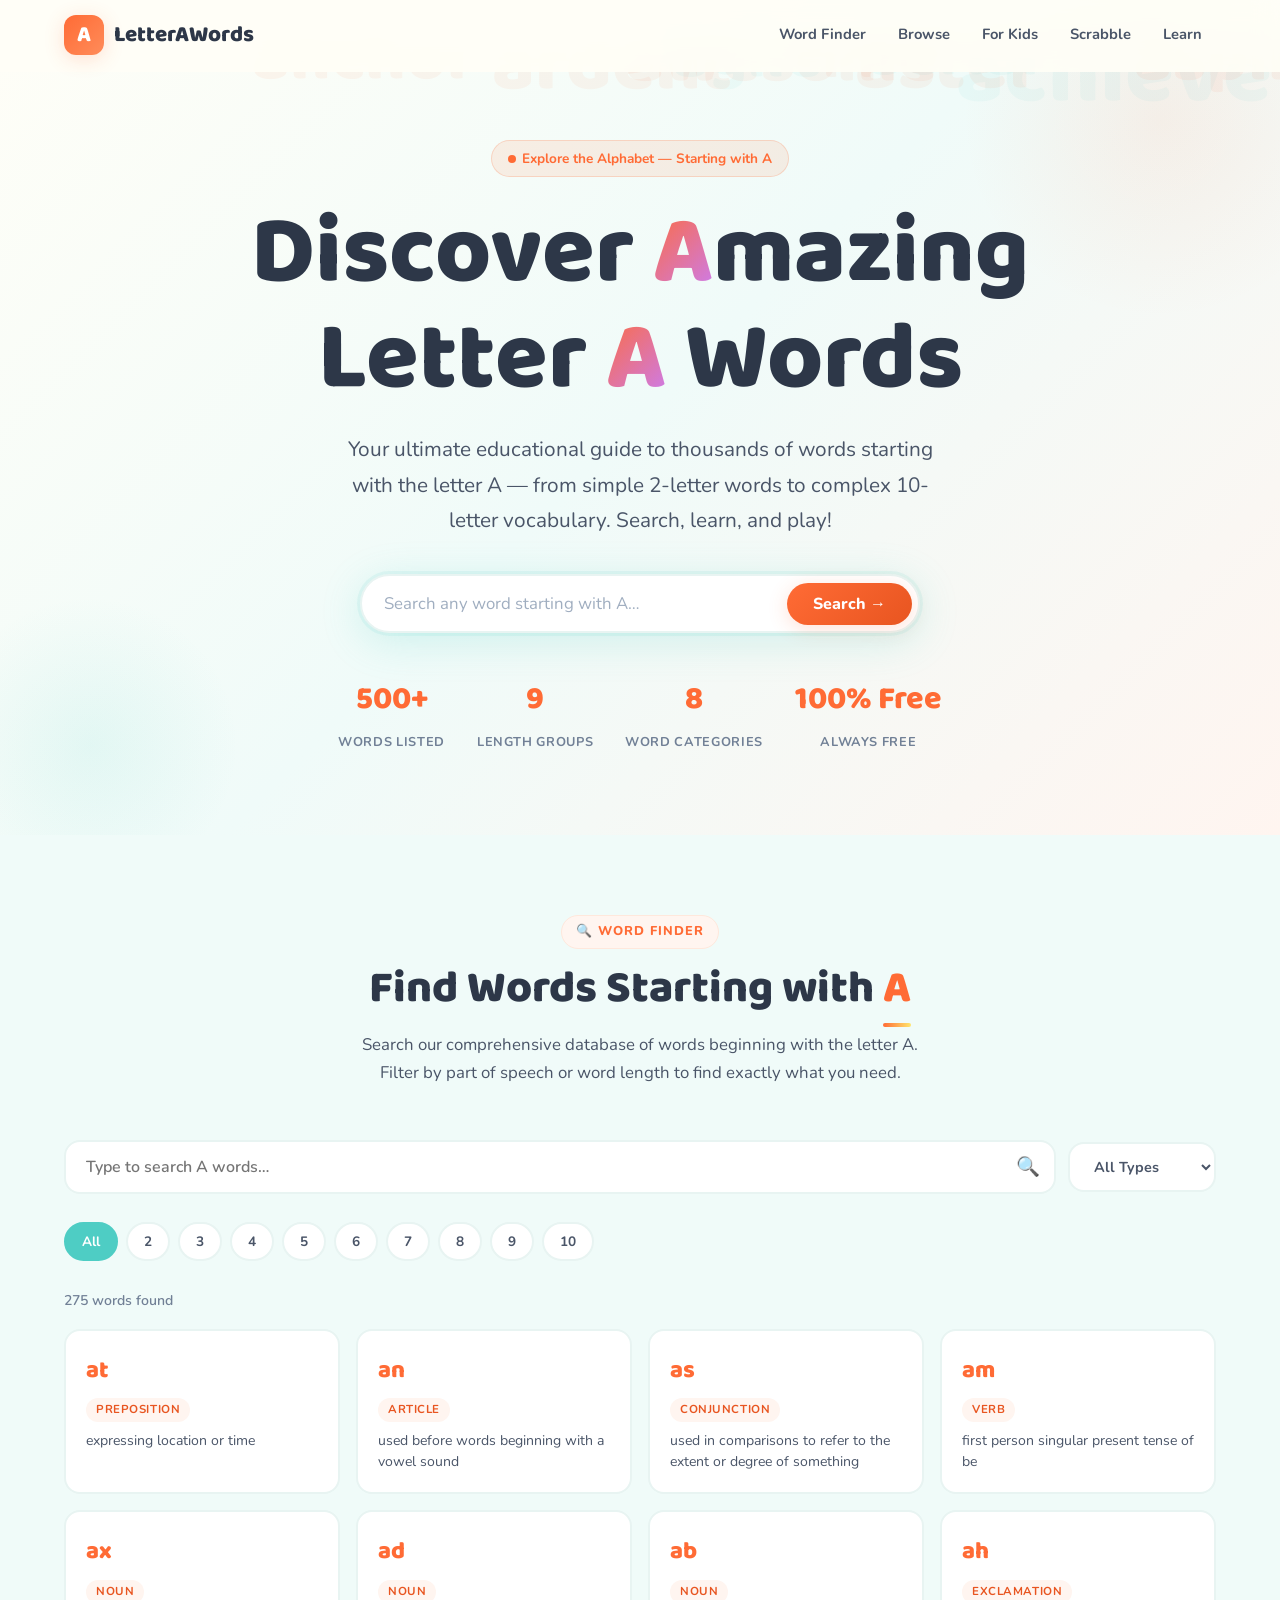
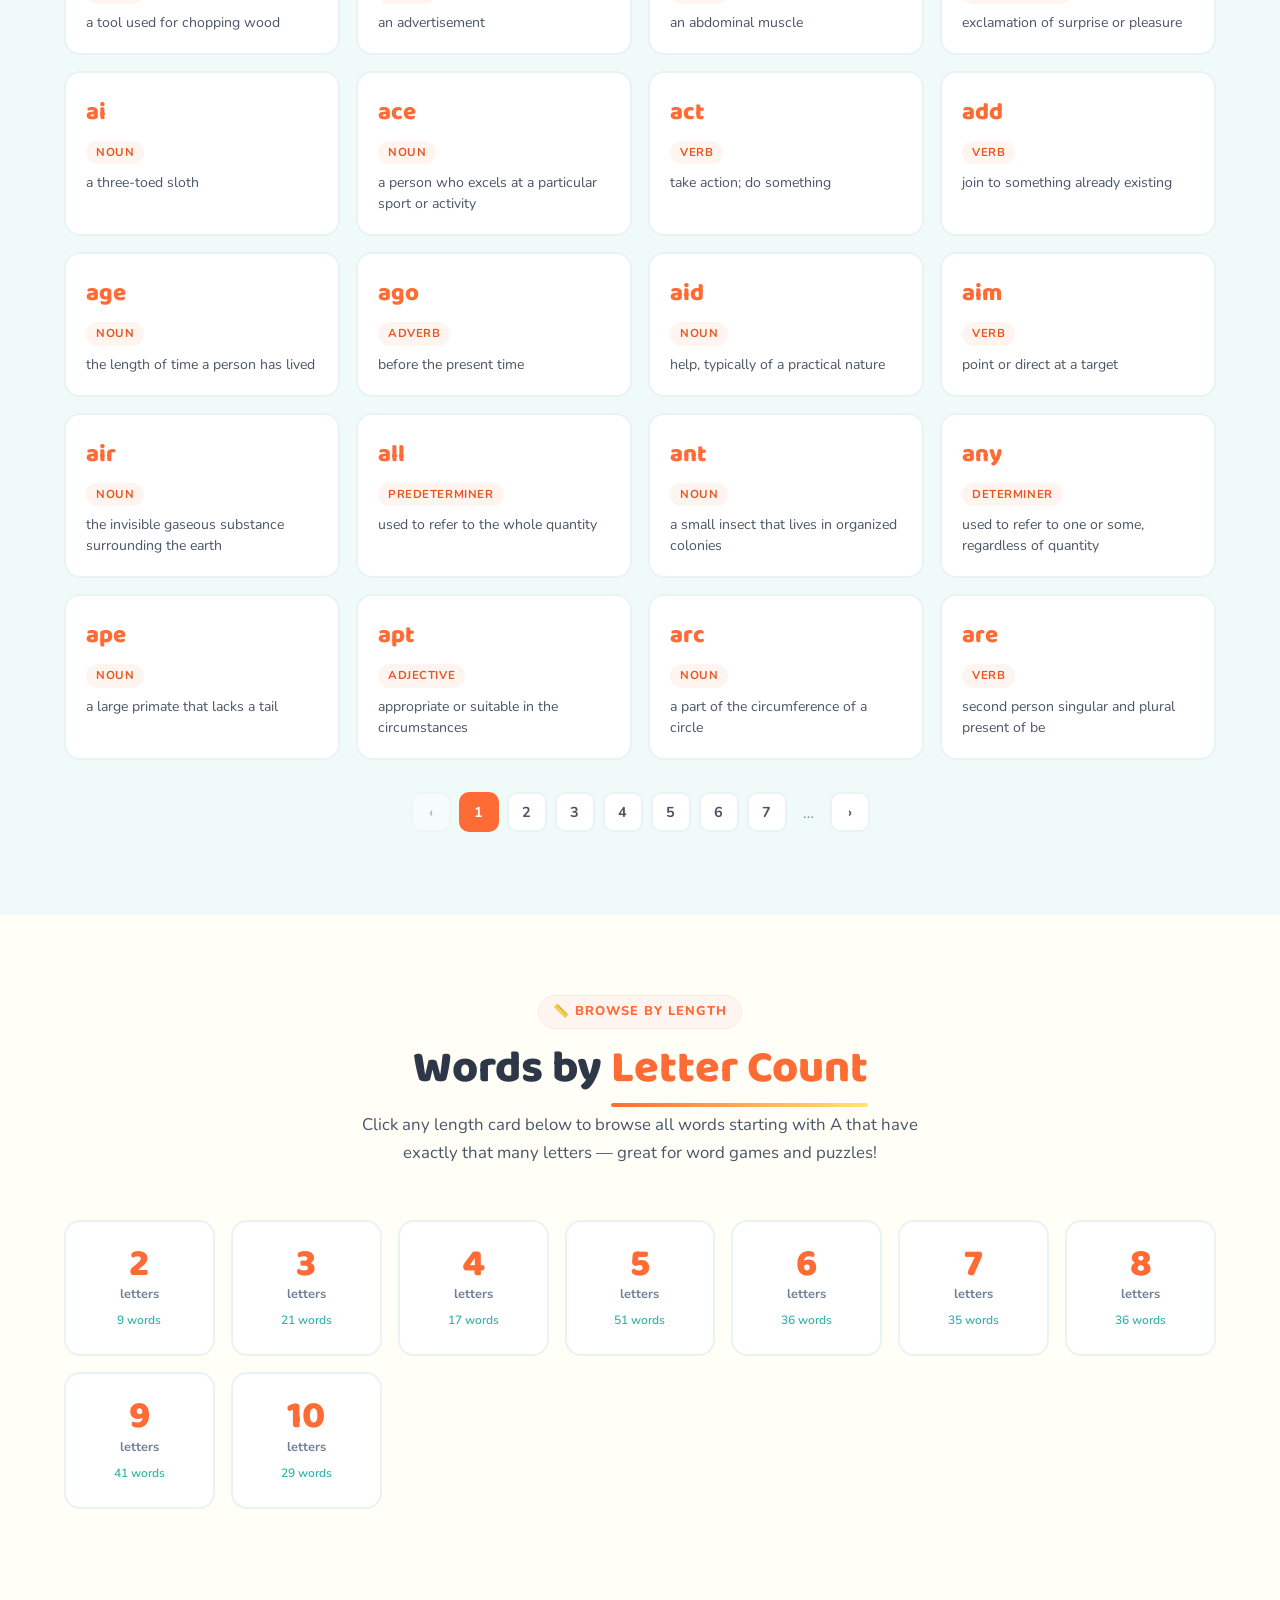
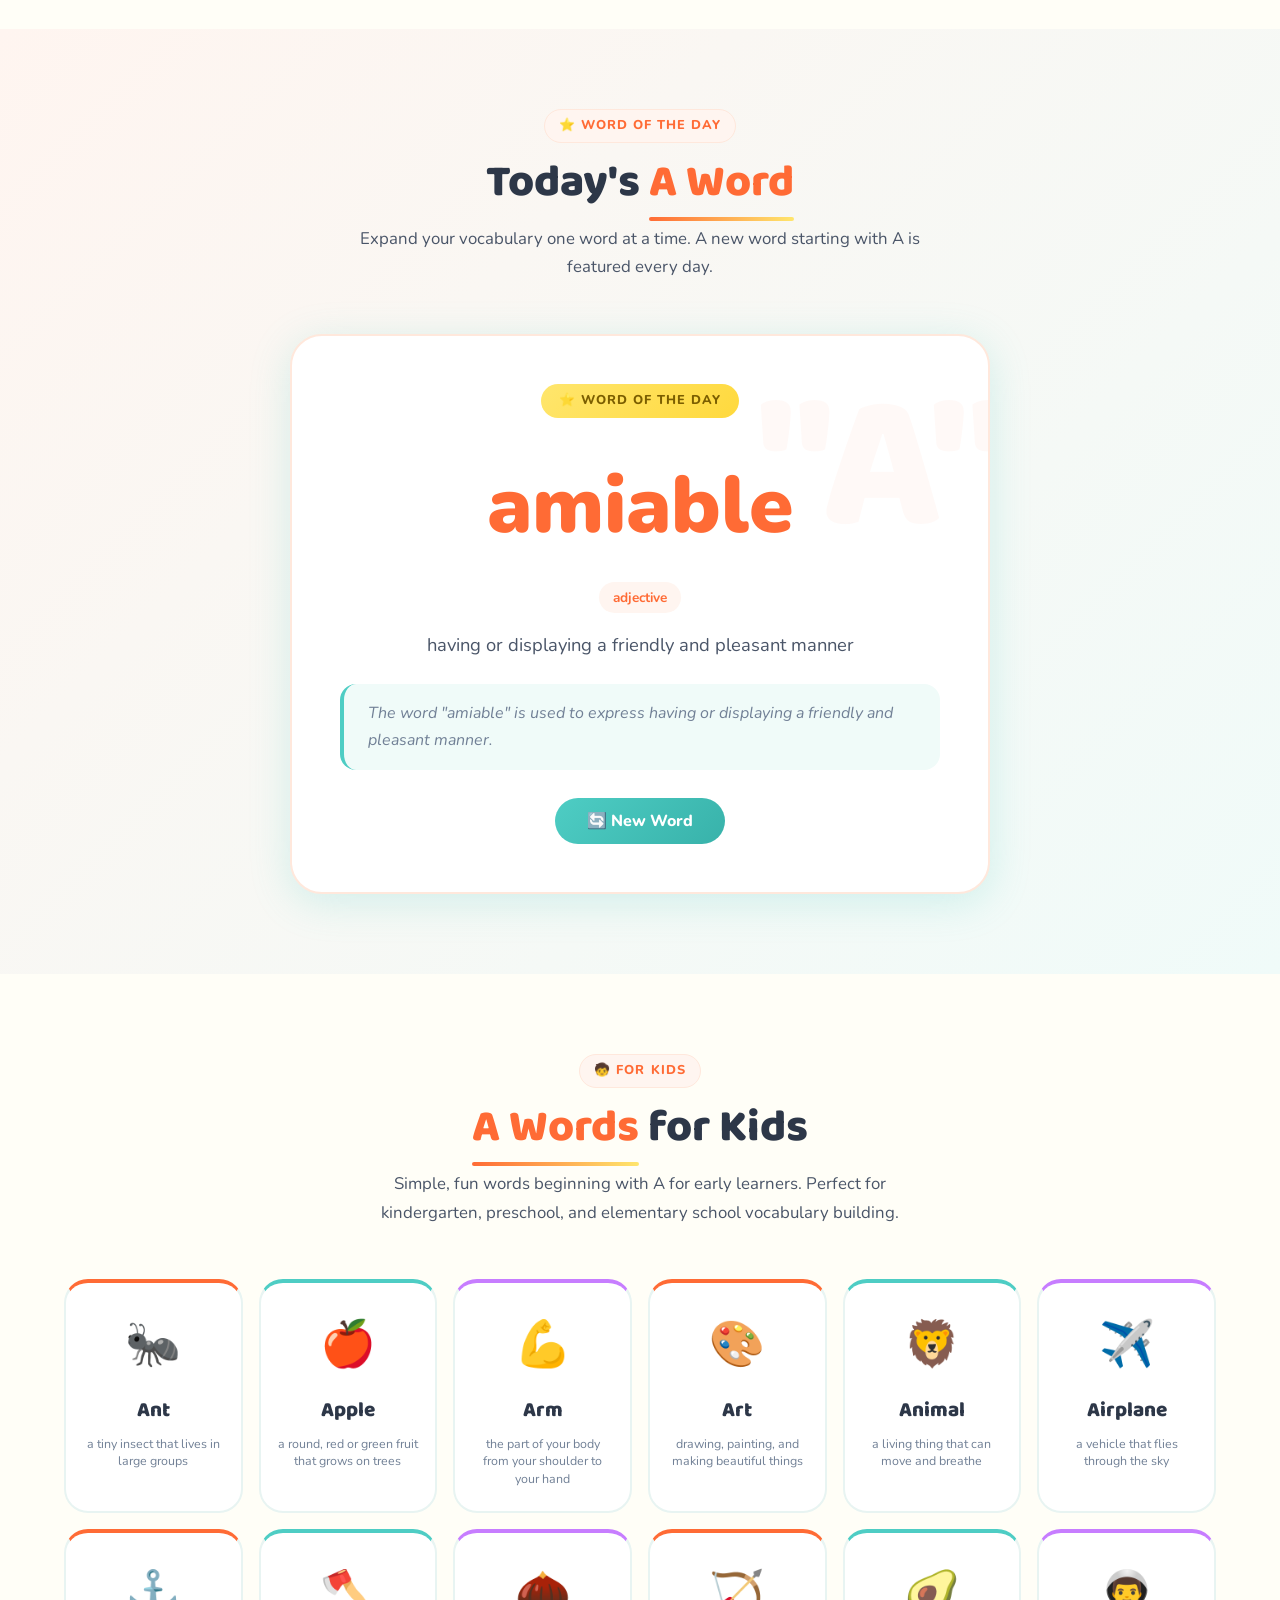
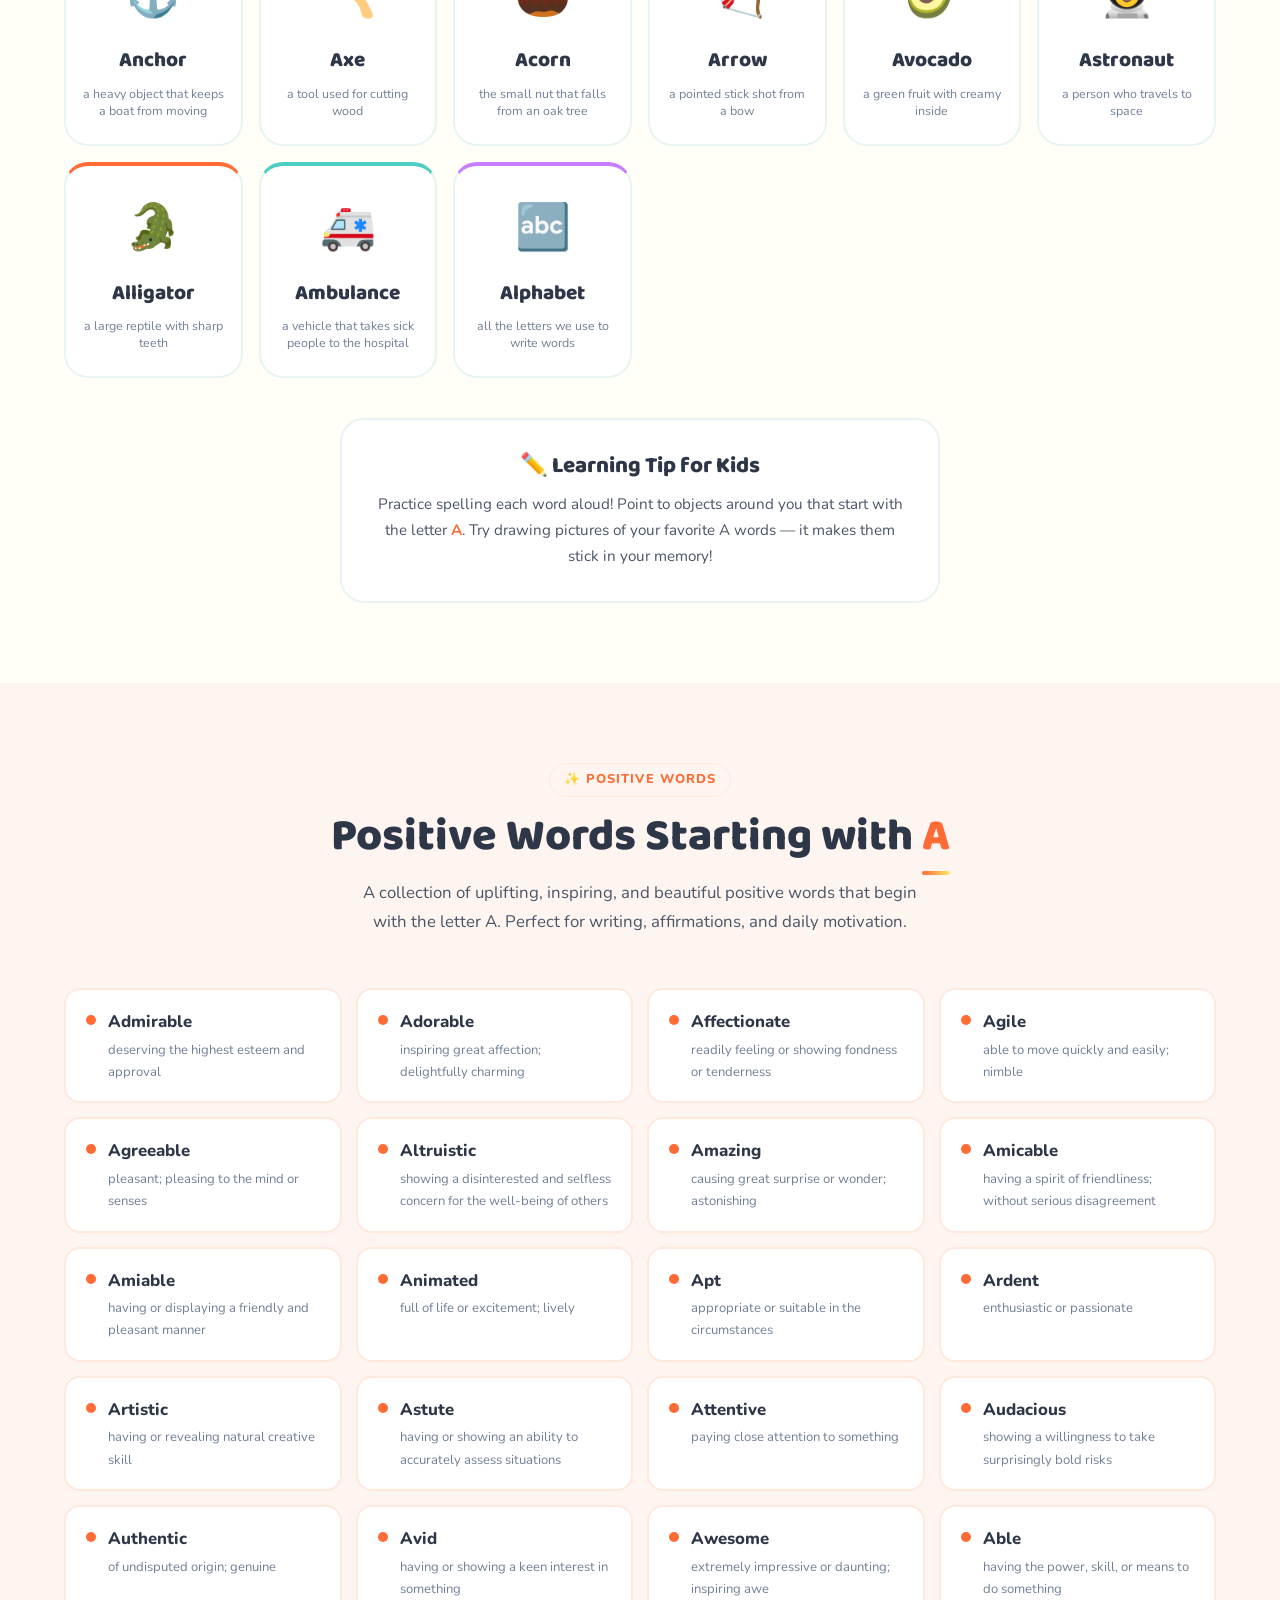
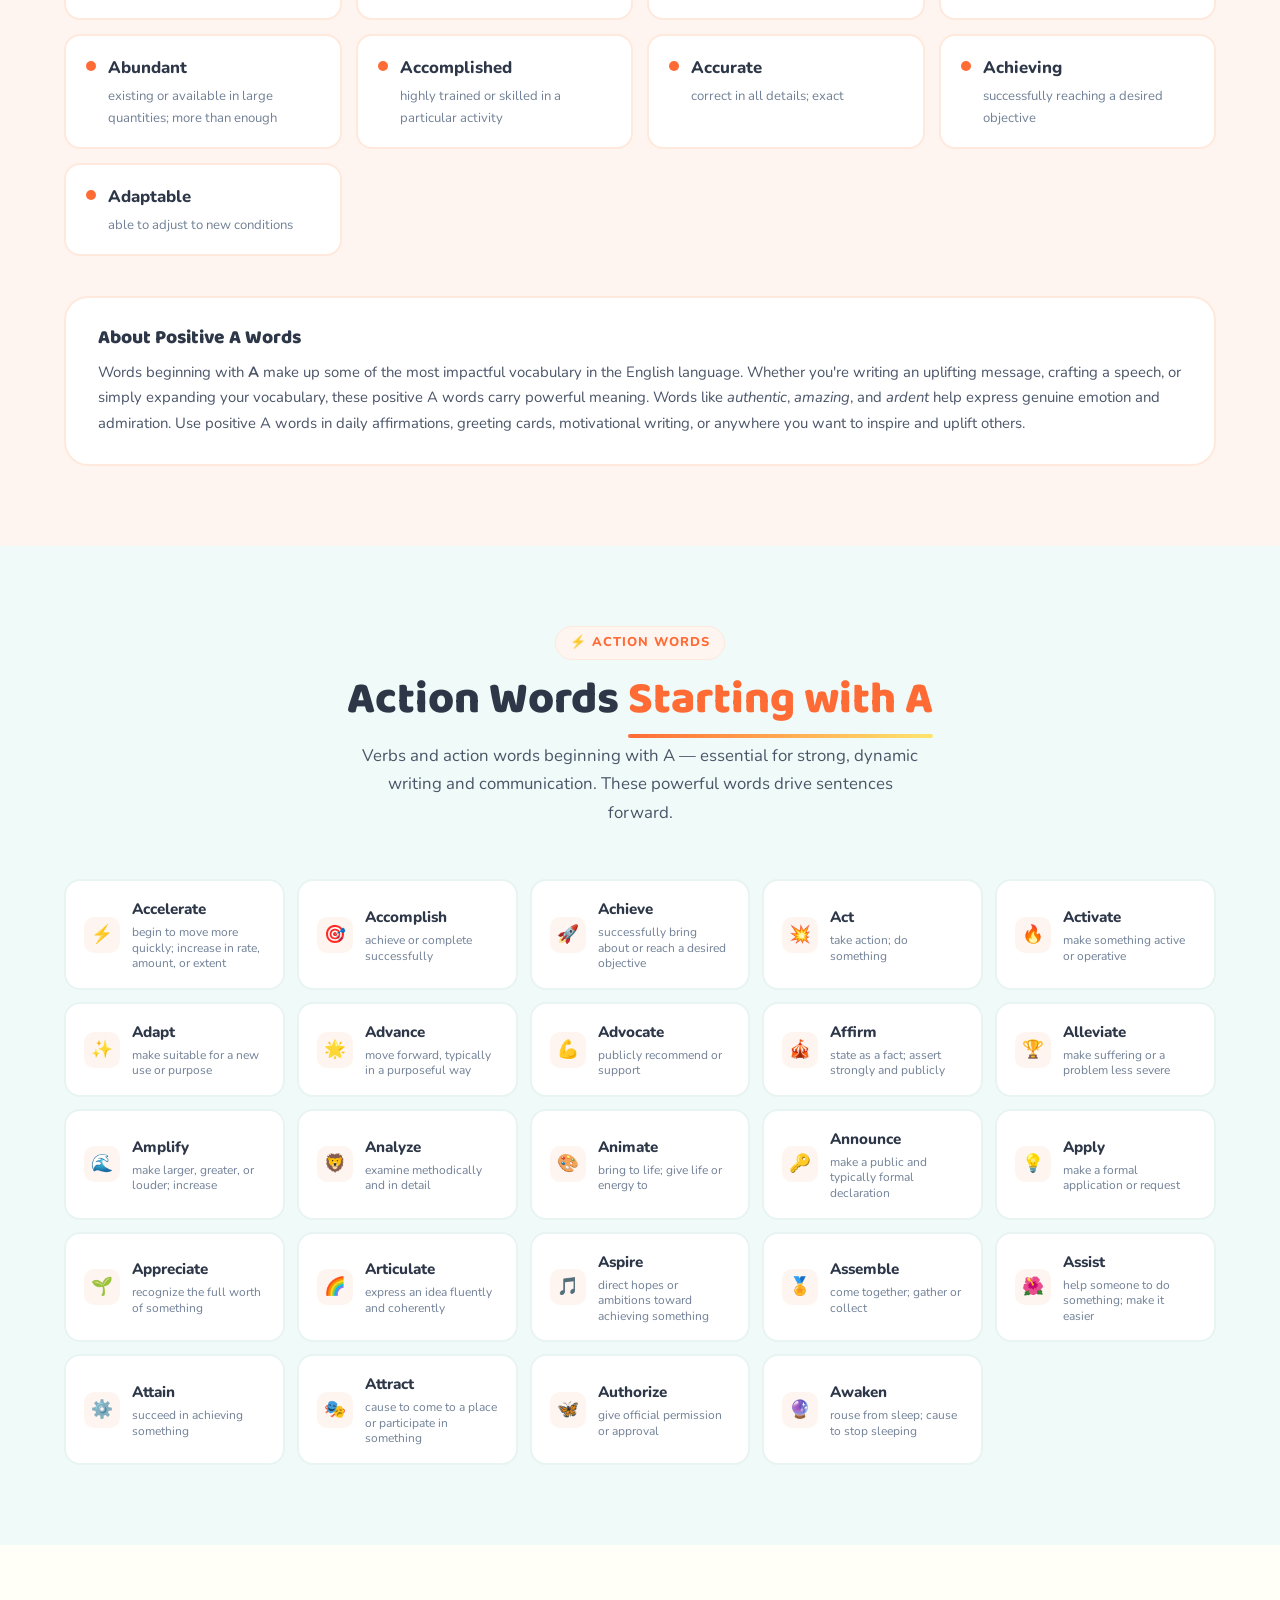
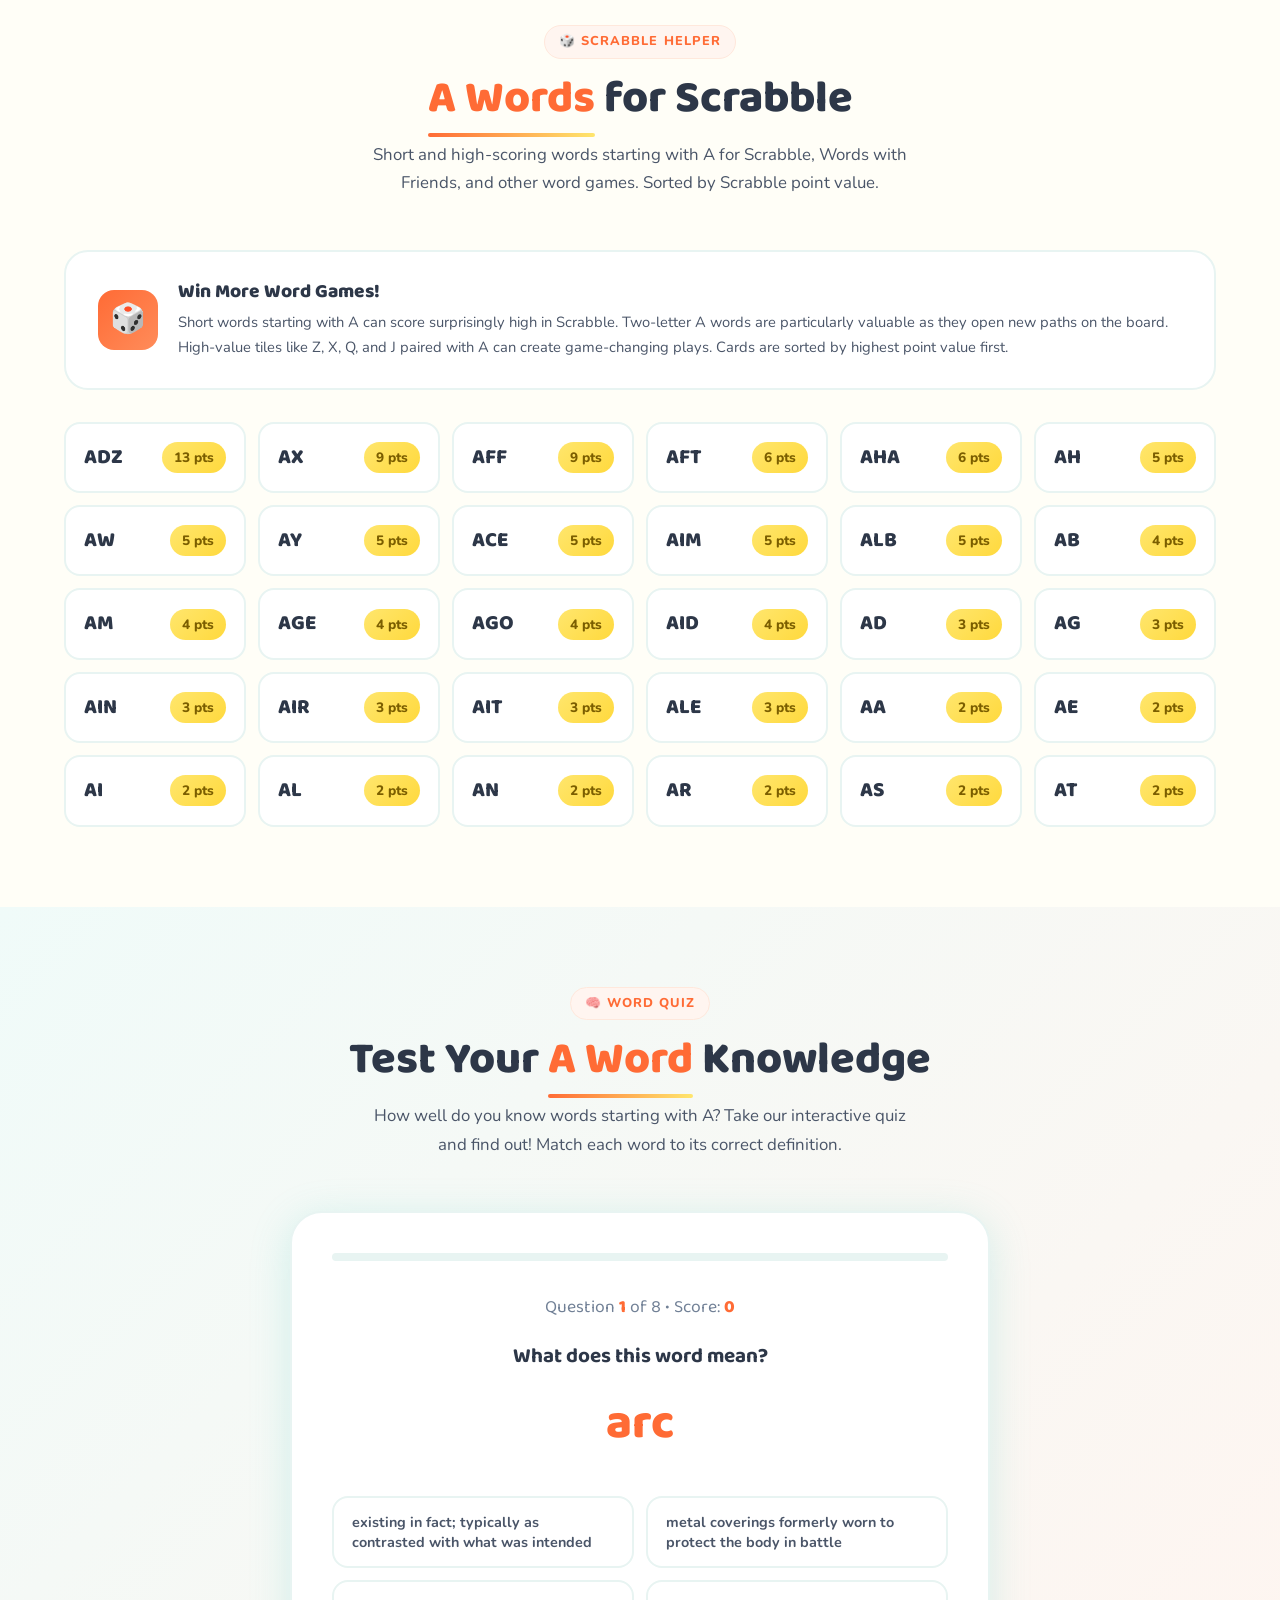
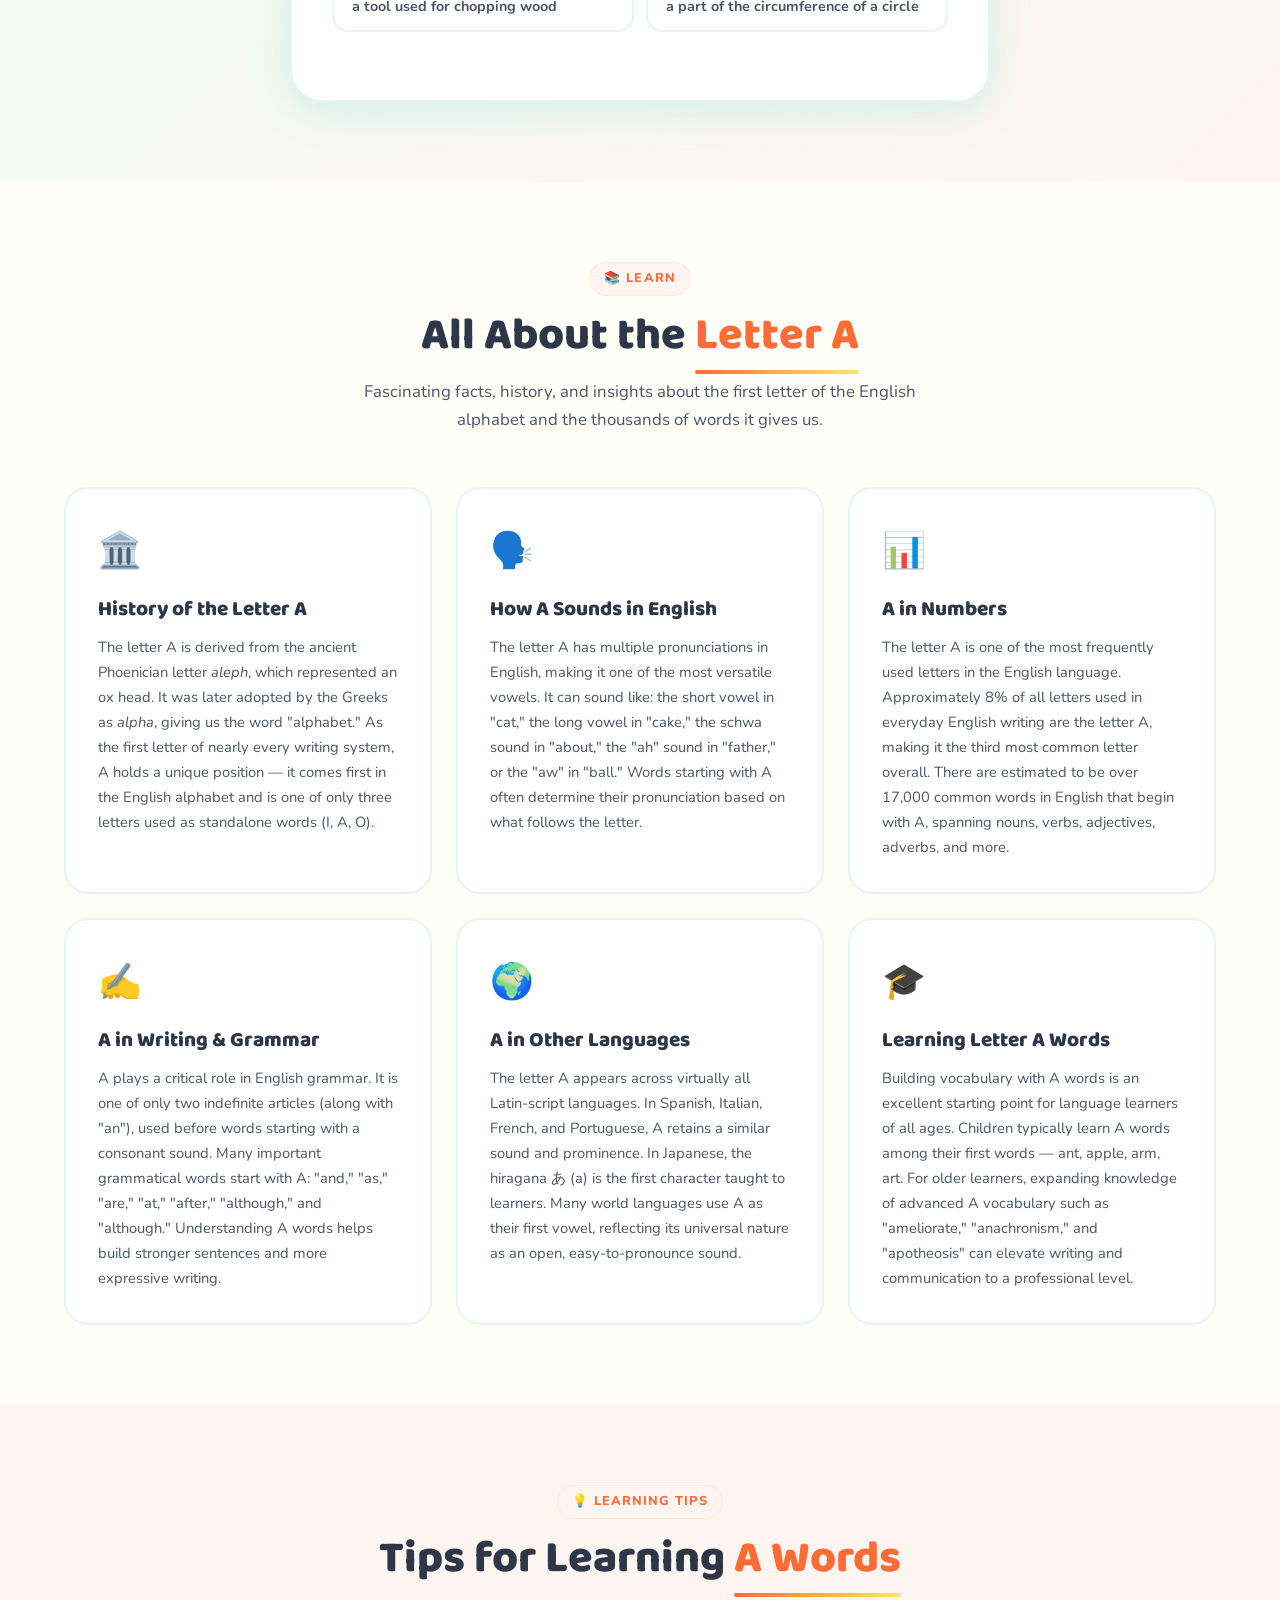
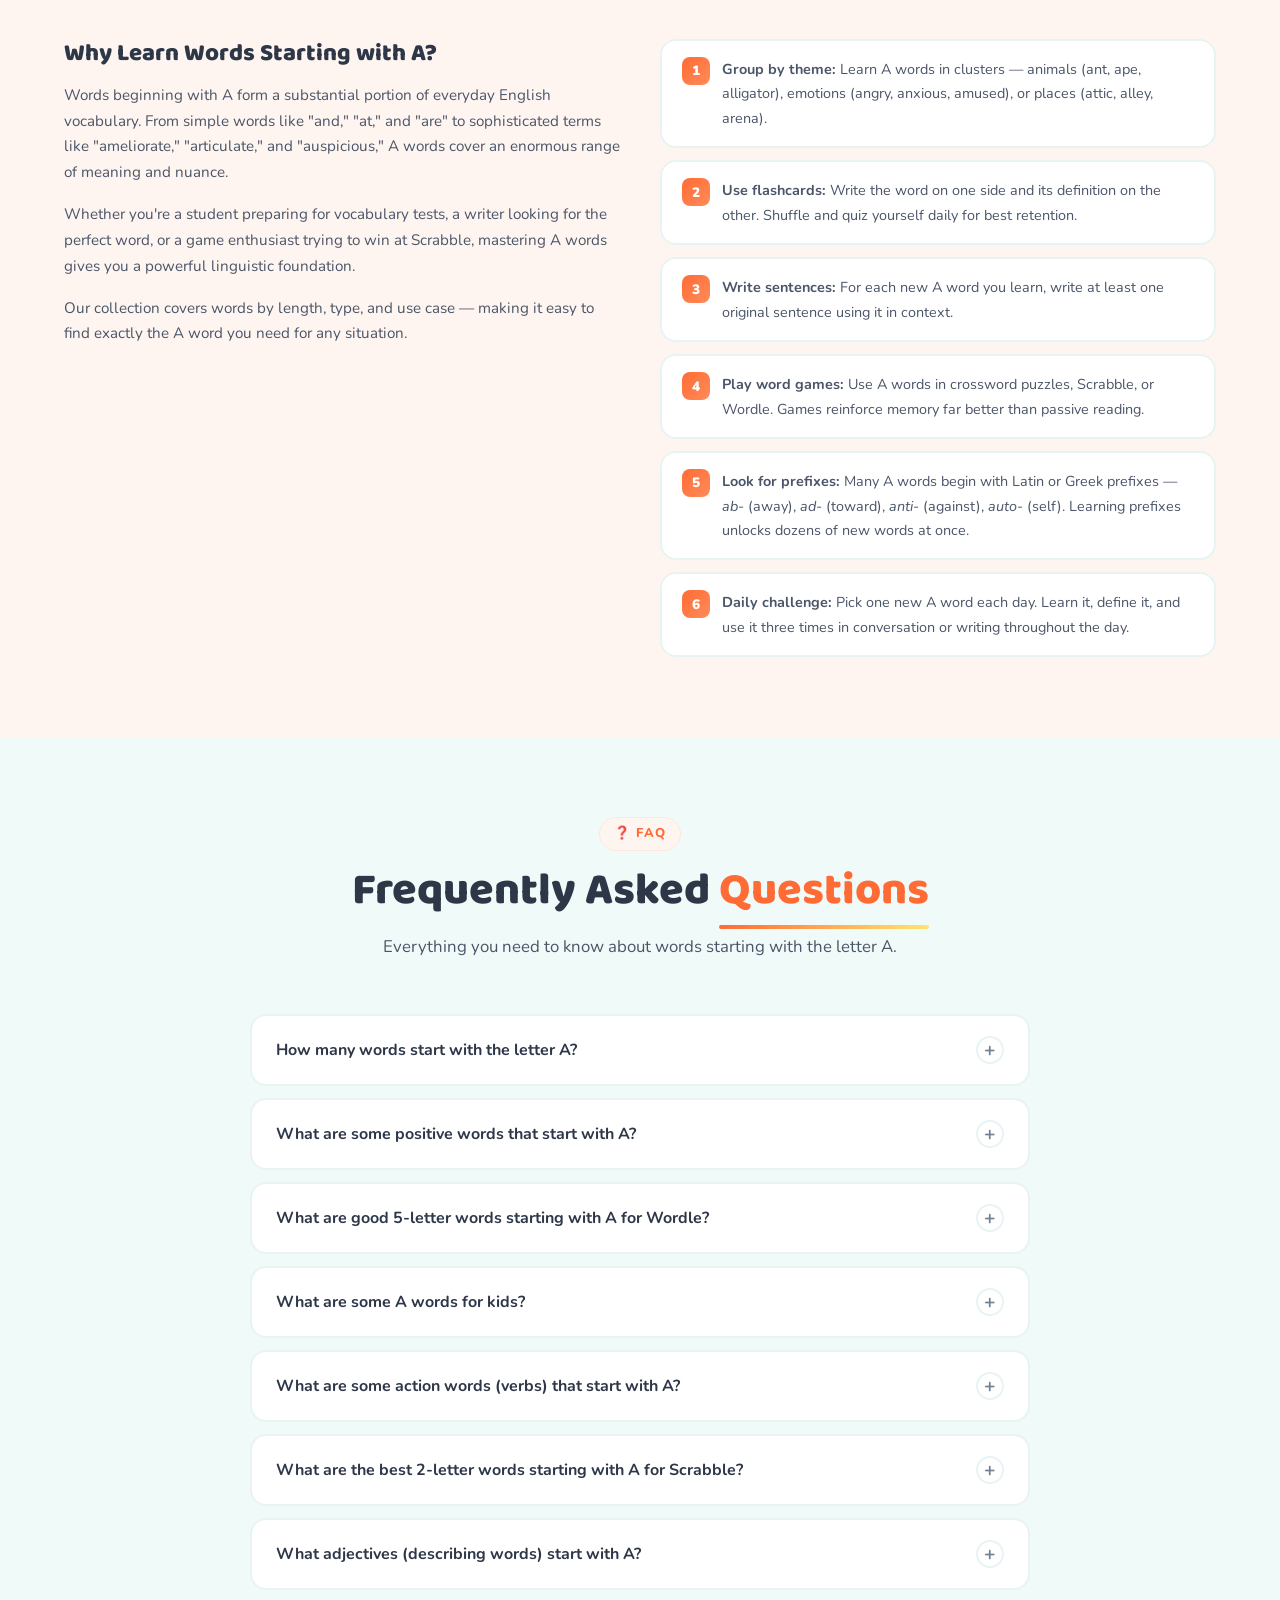
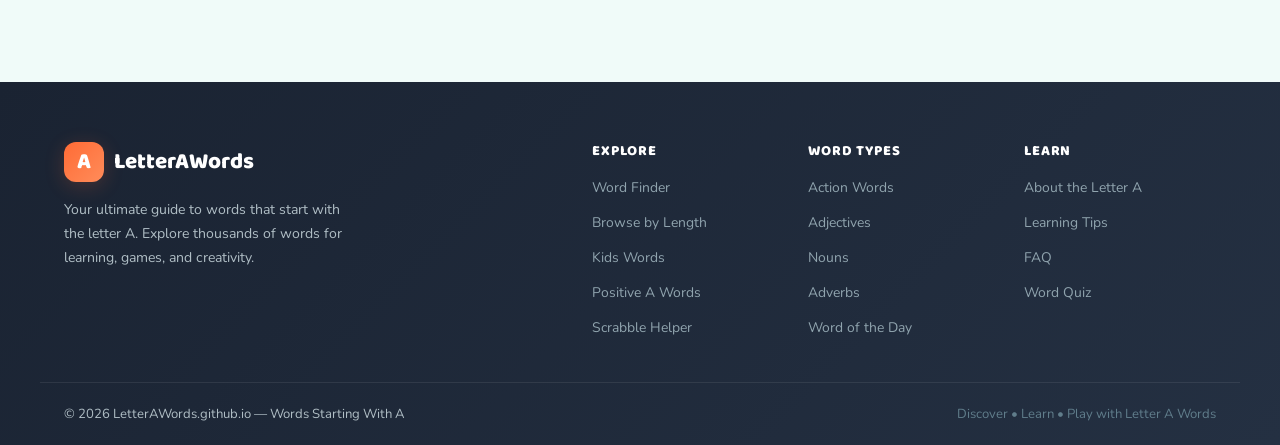
==== commit 8c1096dd: "Update index.html" ====
--- a/index.html
+++ b/index.html
@@ -11,6 +11,7 @@
   <meta name="robots" content="index, follow" />
   <meta name="author" content="LetterAWords" />
   <link rel="canonical" href="https://letterawords.github.io/" />
+  <link rel="icon" type="image/png" sizes="32x32" href="/favicon.png">
 
   <!-- ═══ Open Graph ══════════════════════════════════ -->
   <meta property="og:type" content="website" />
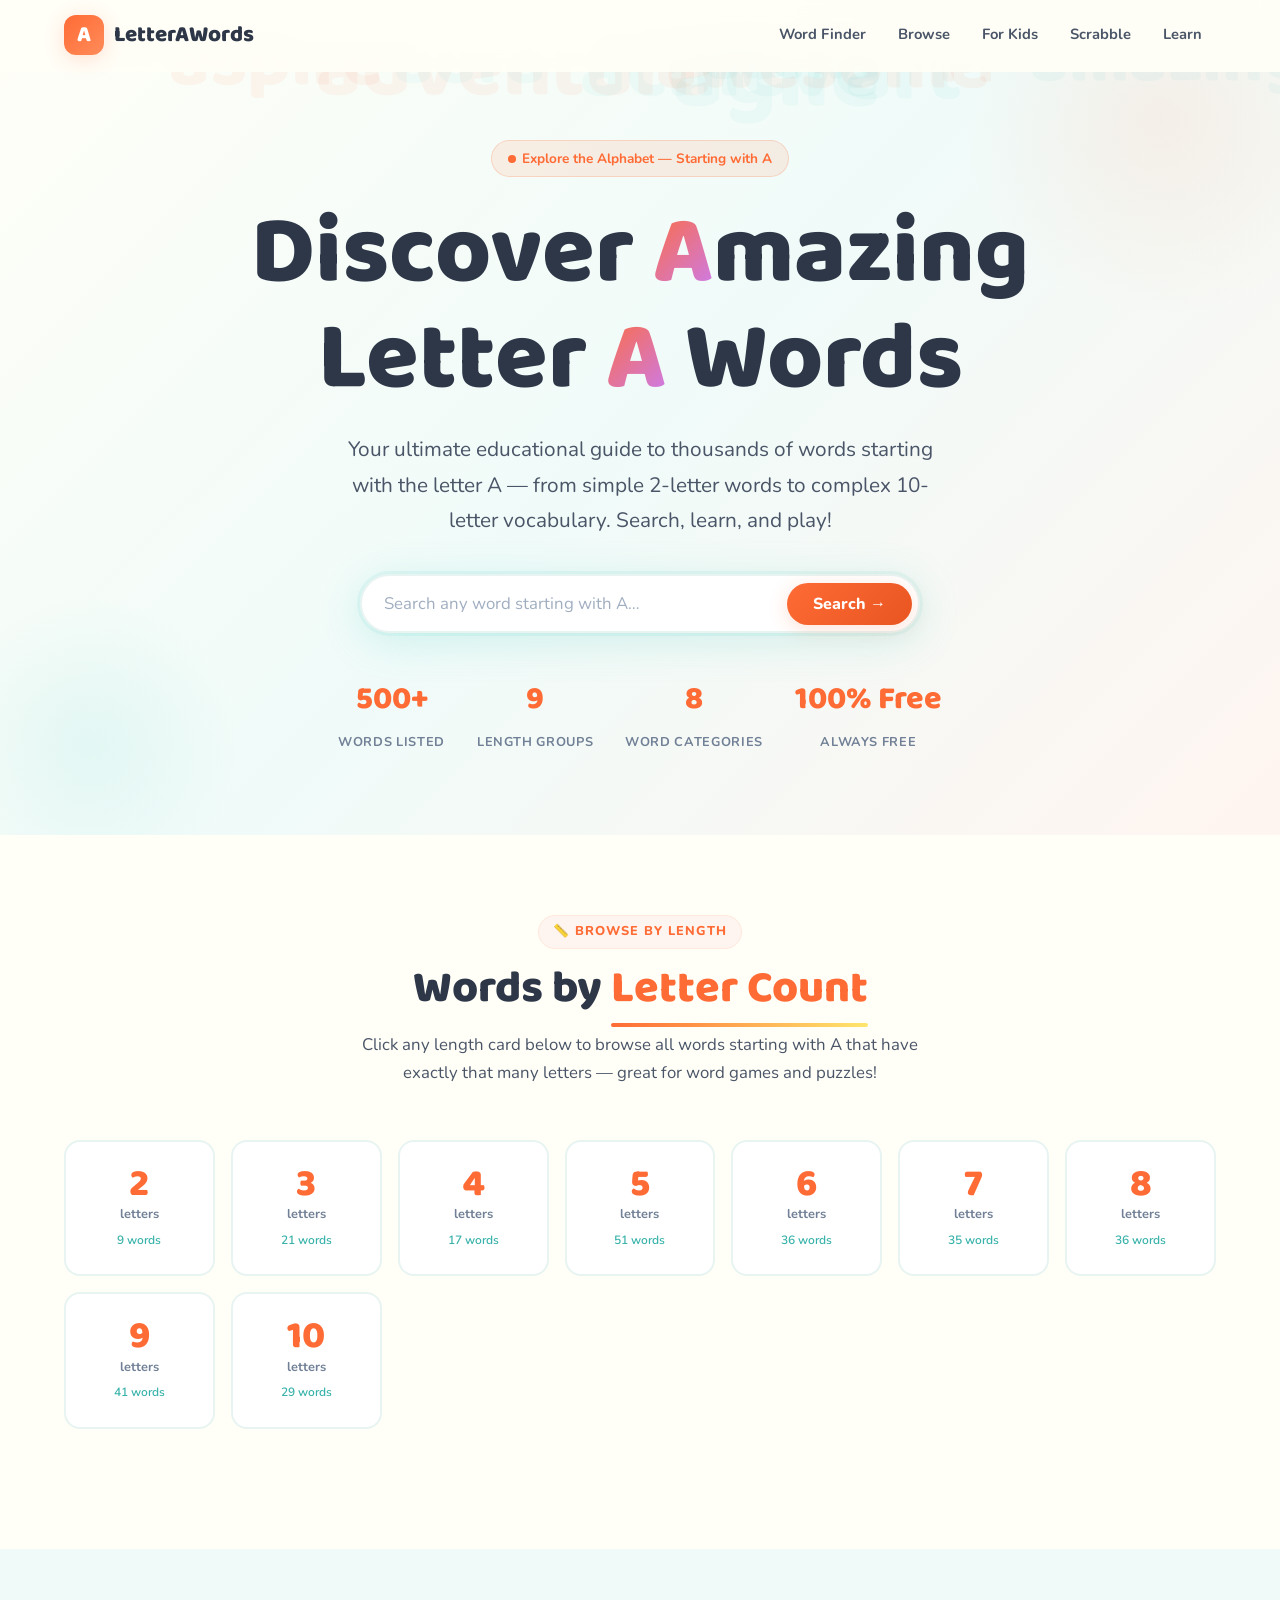
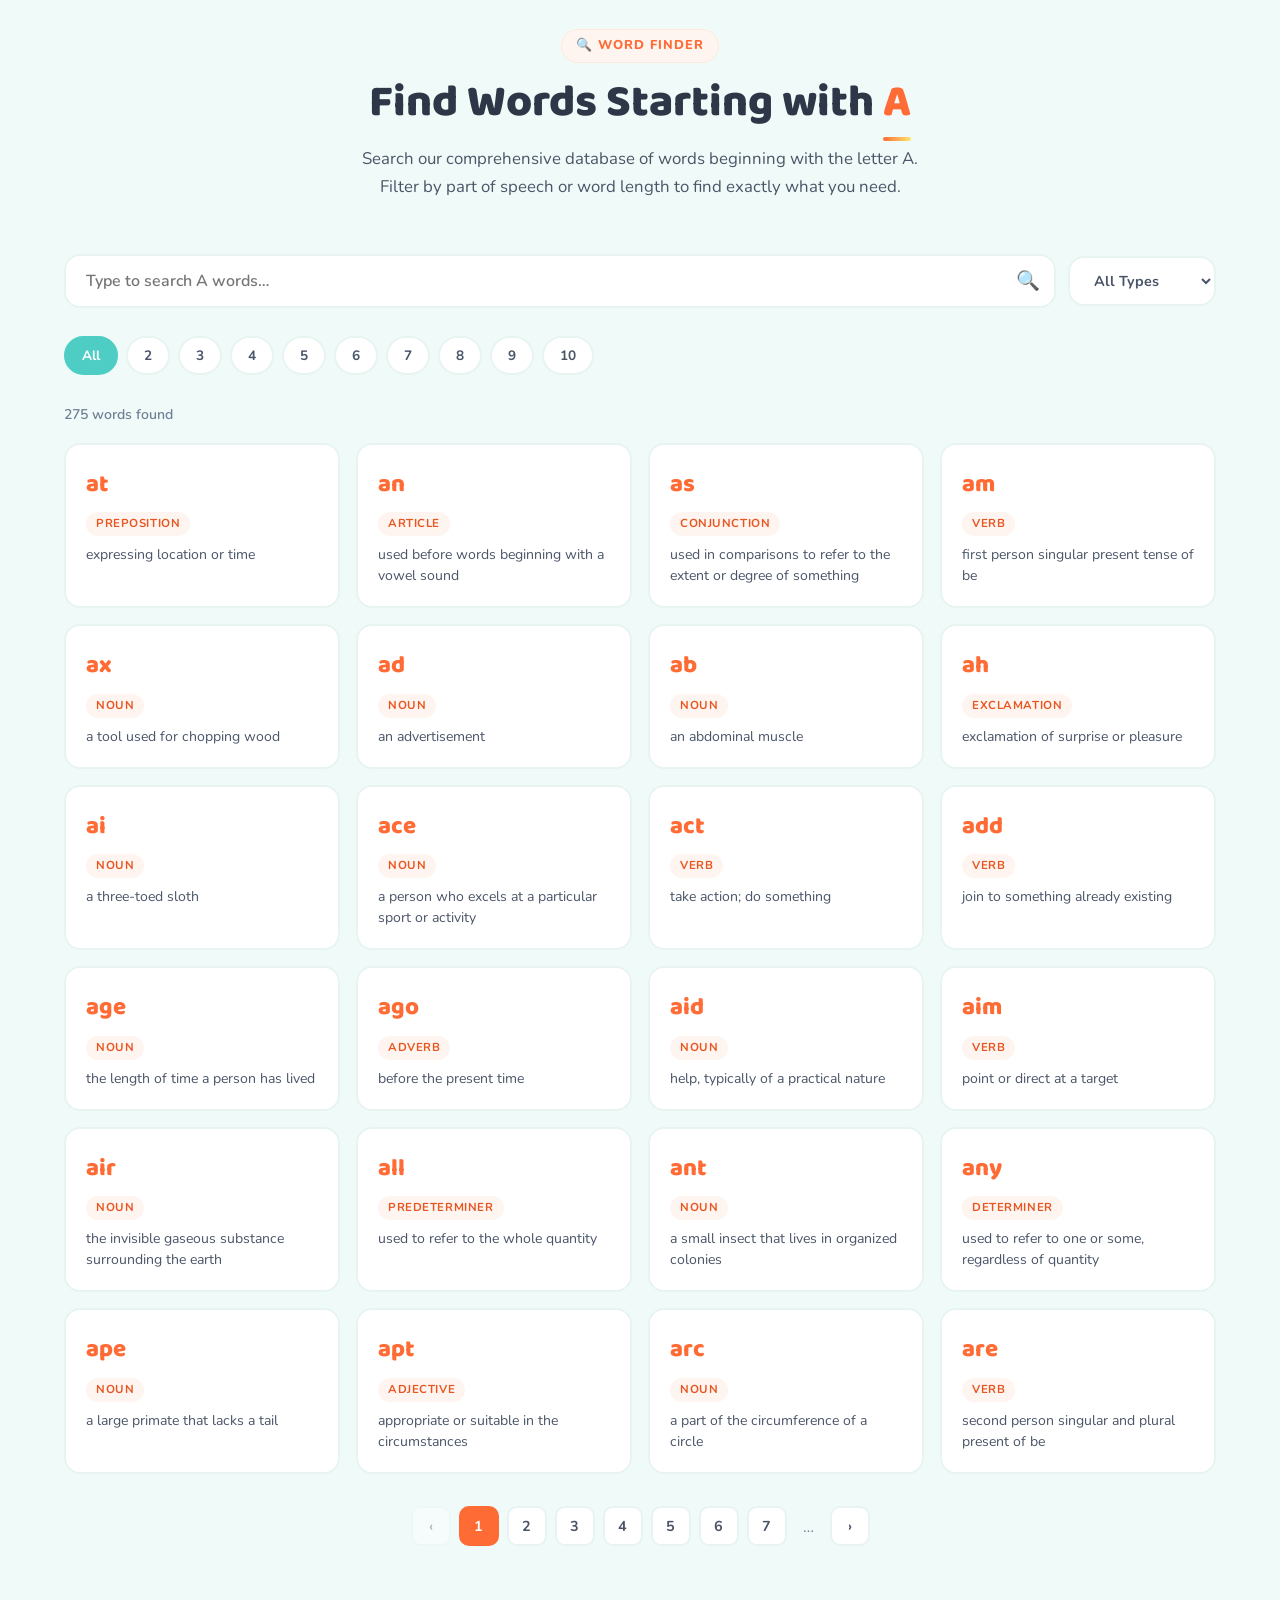
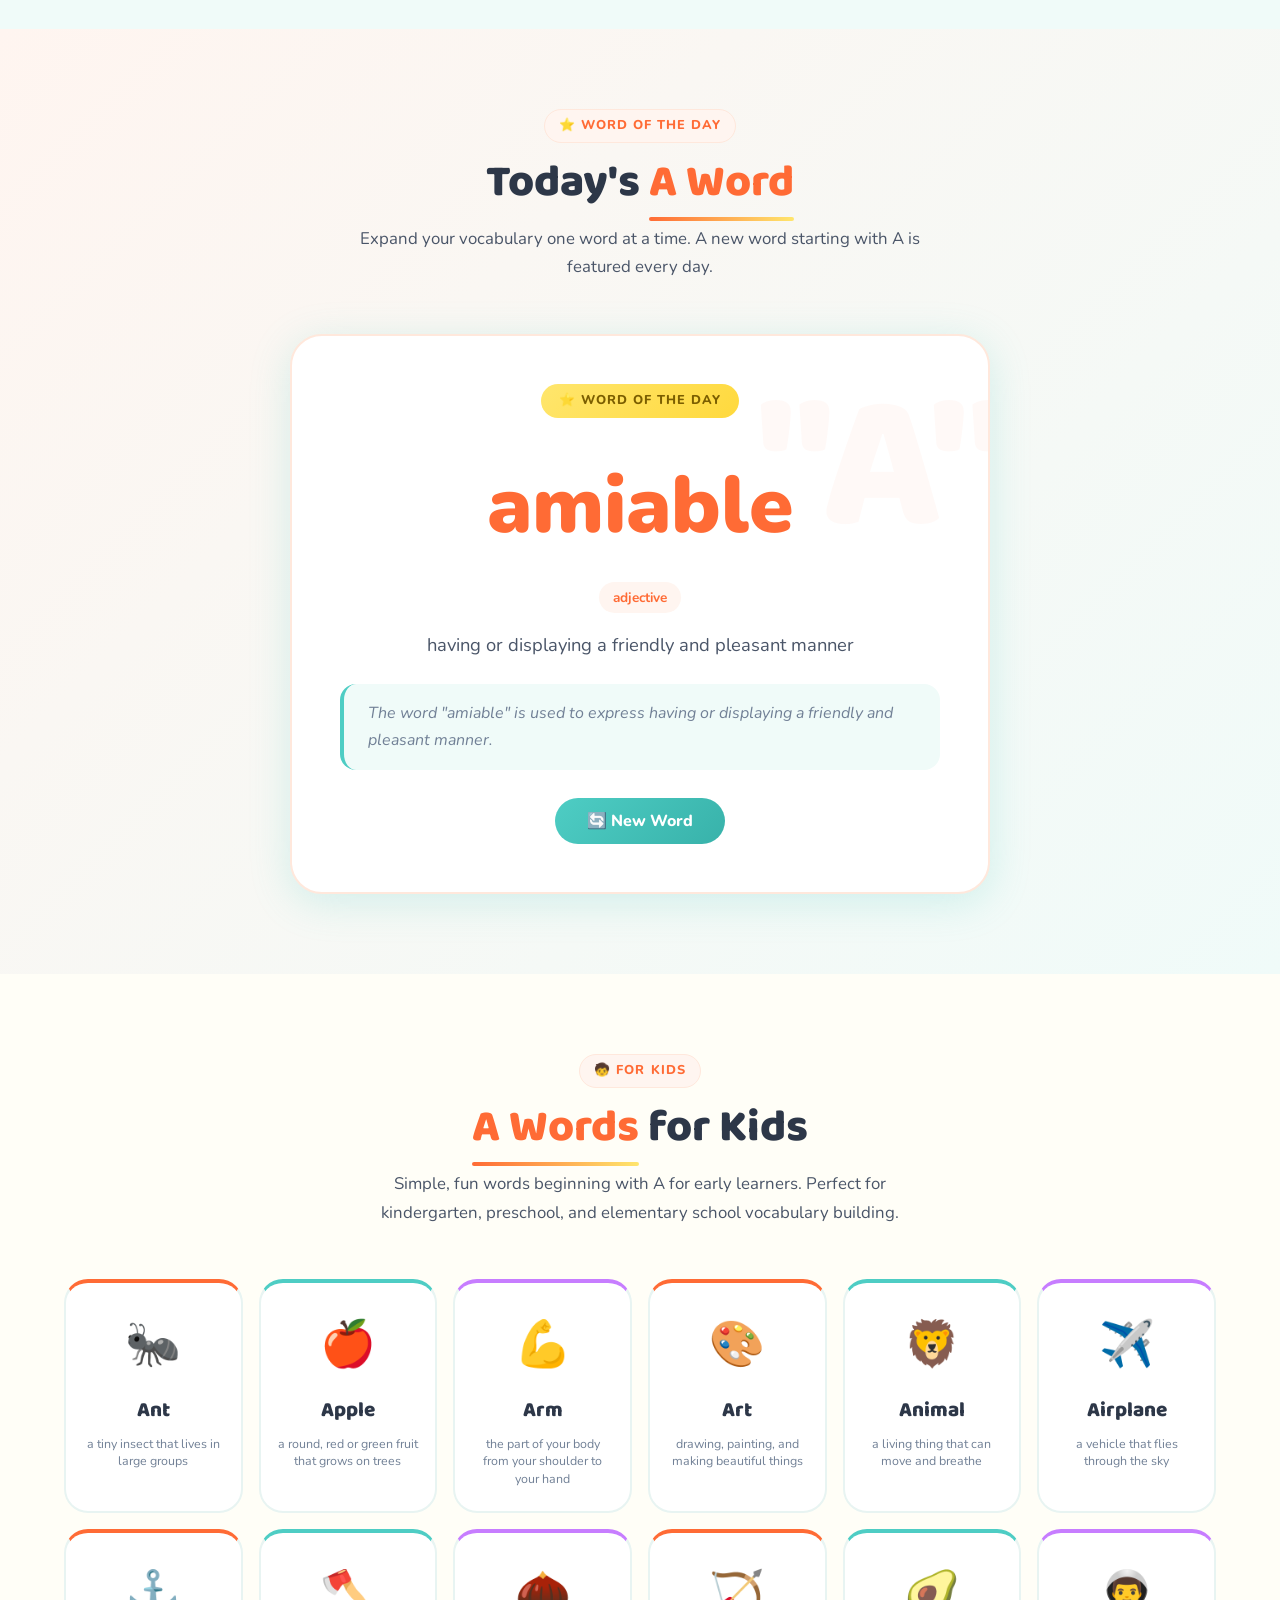
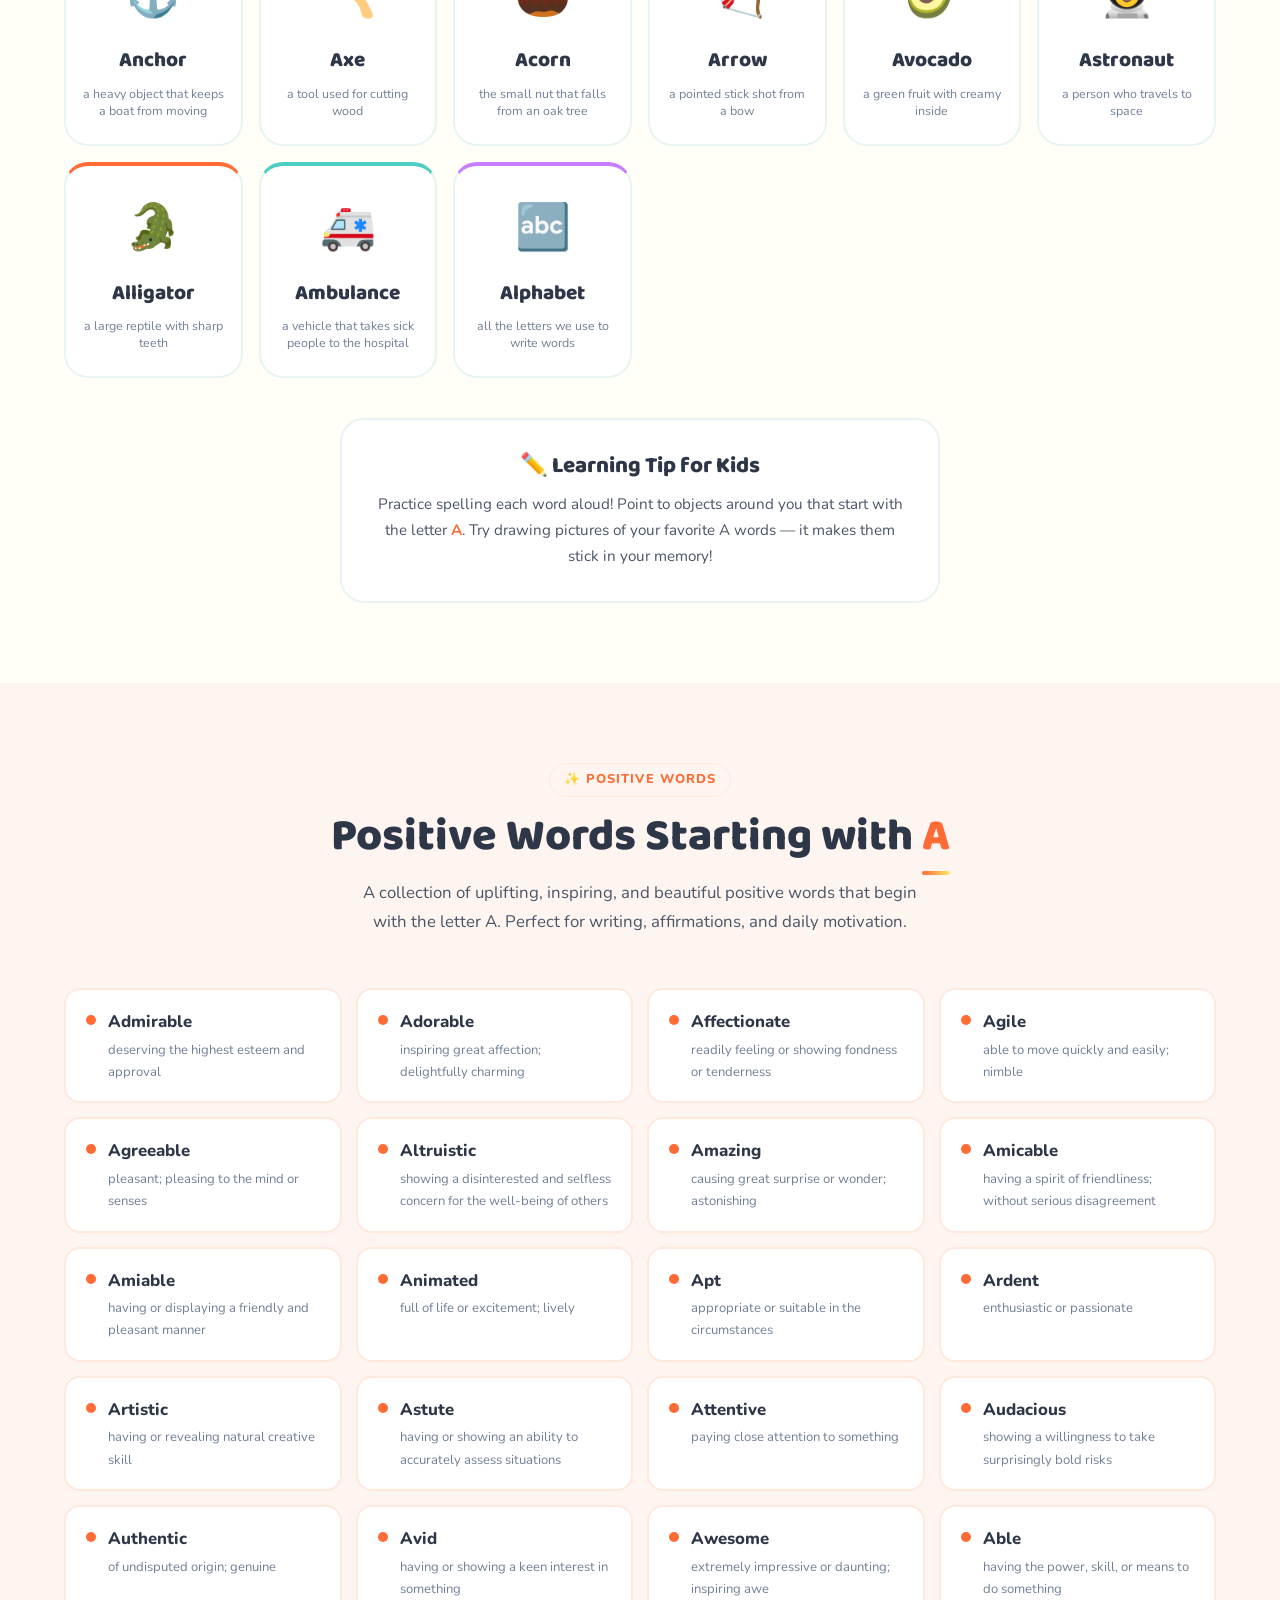
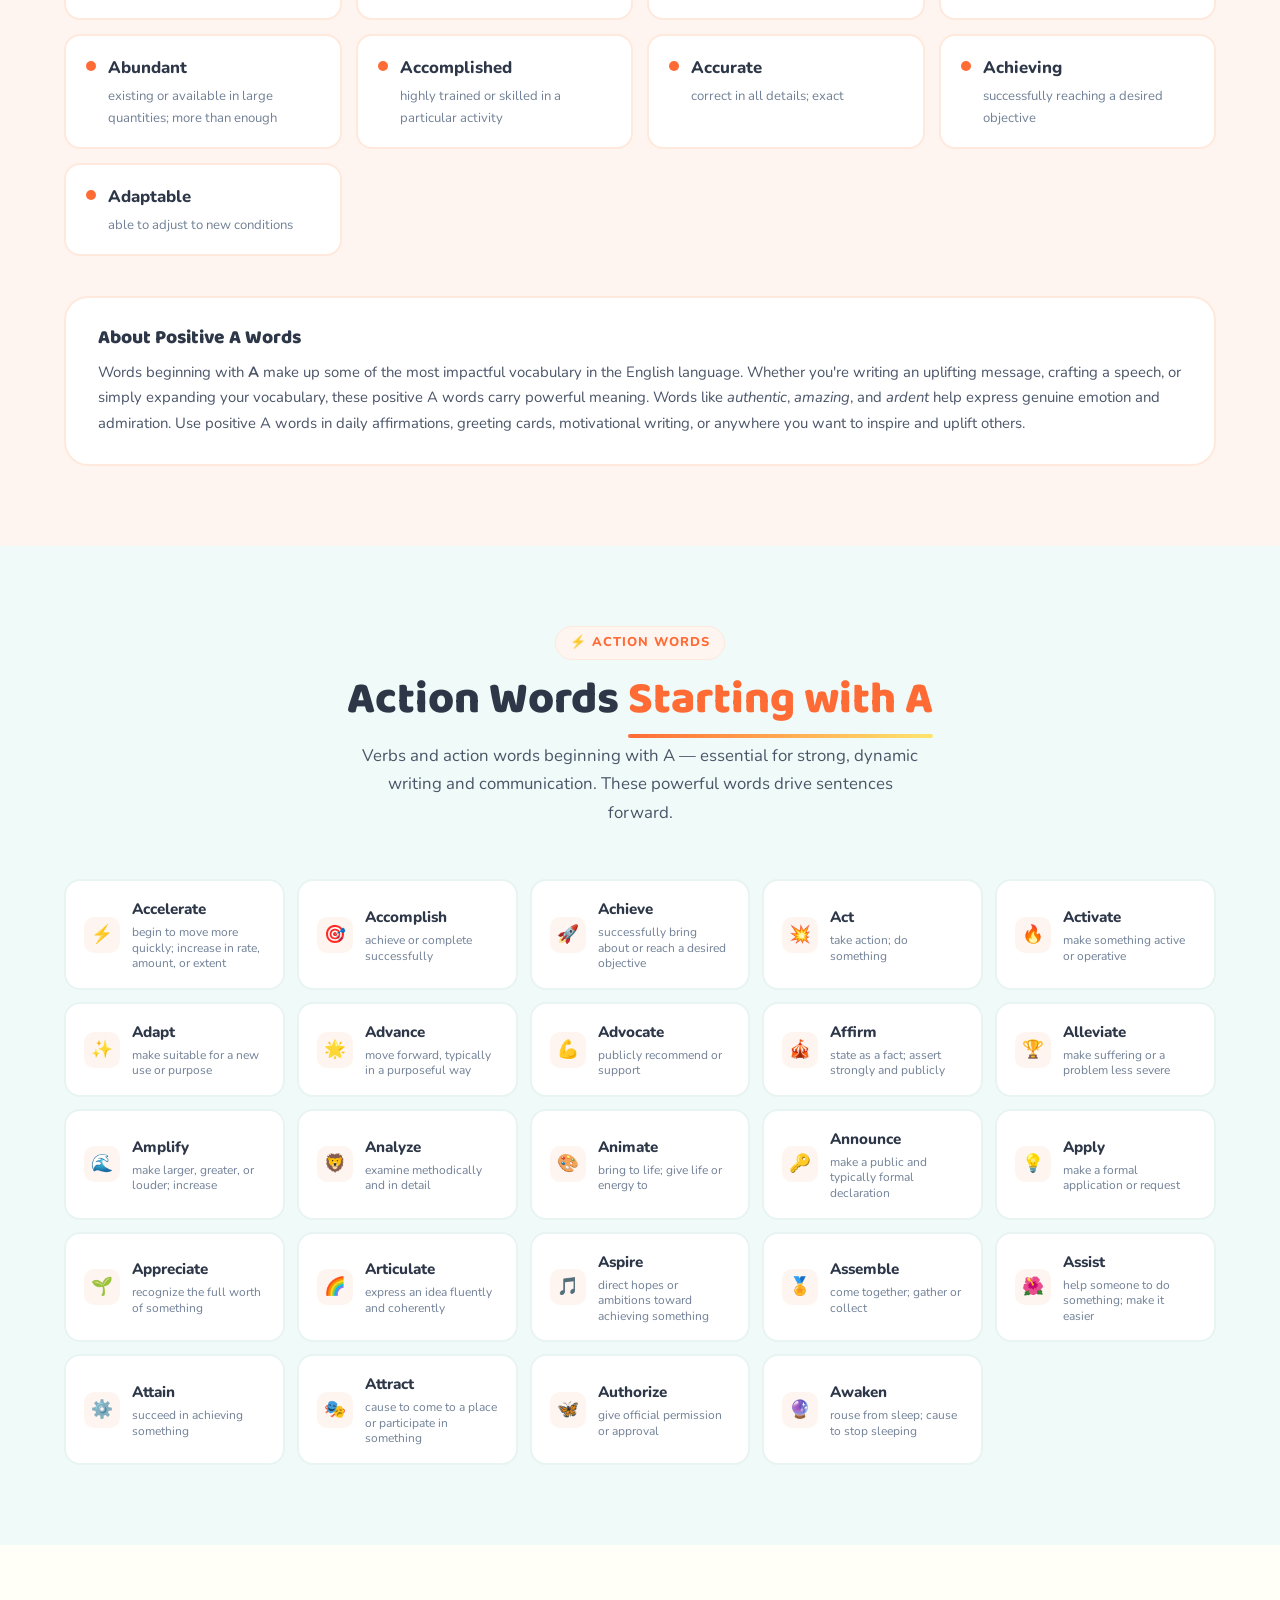
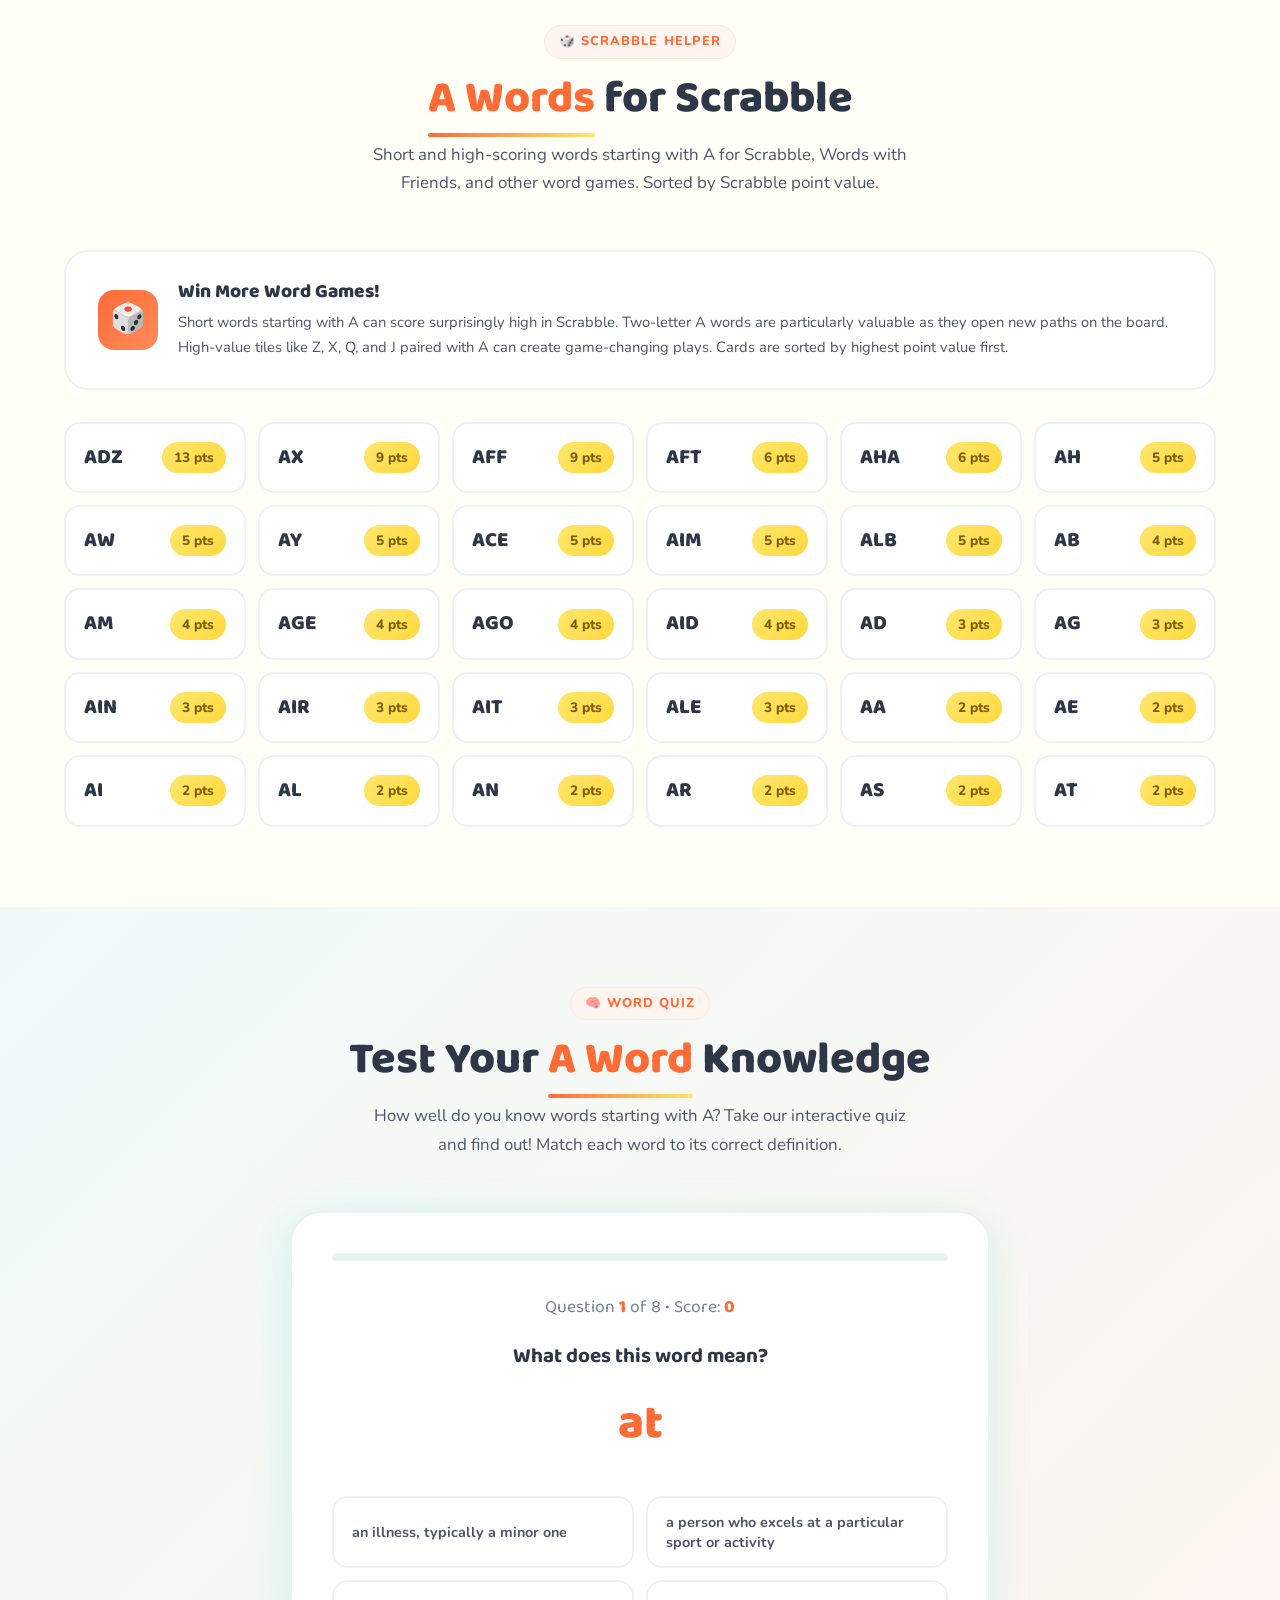
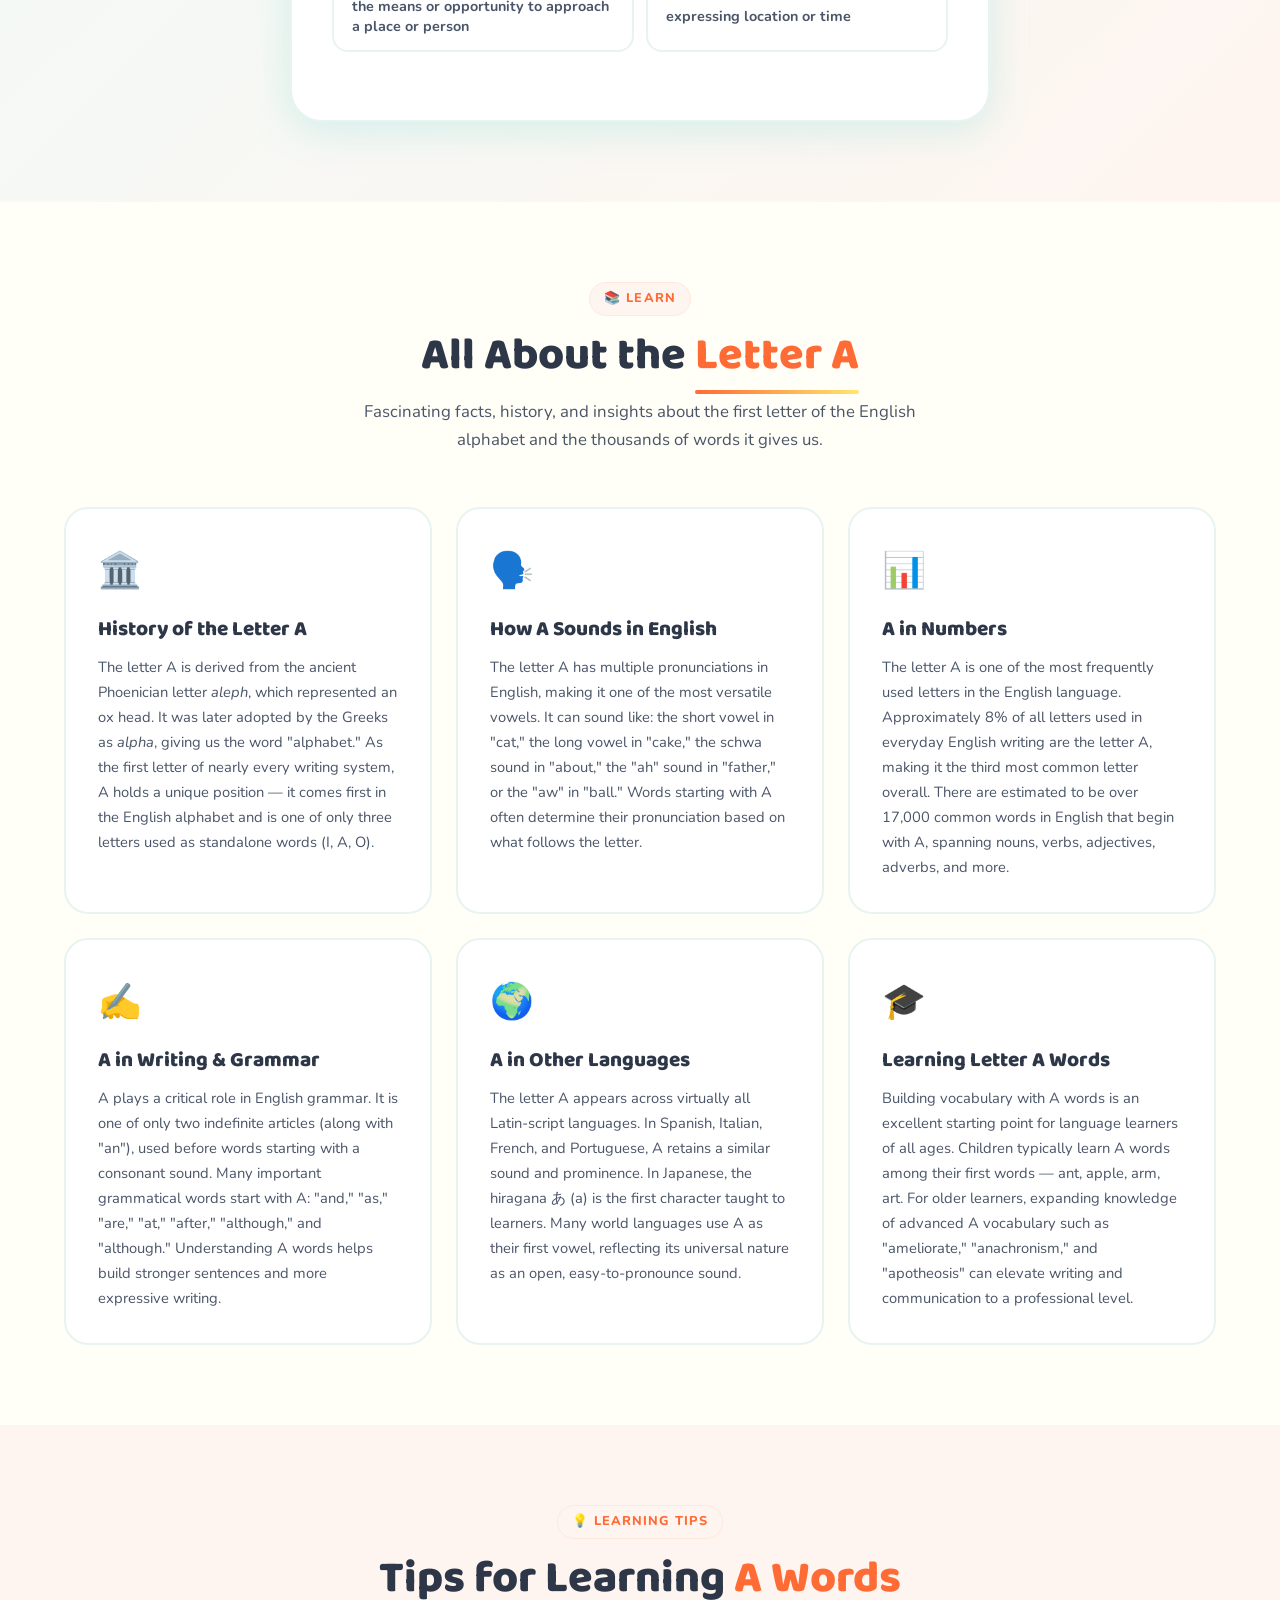
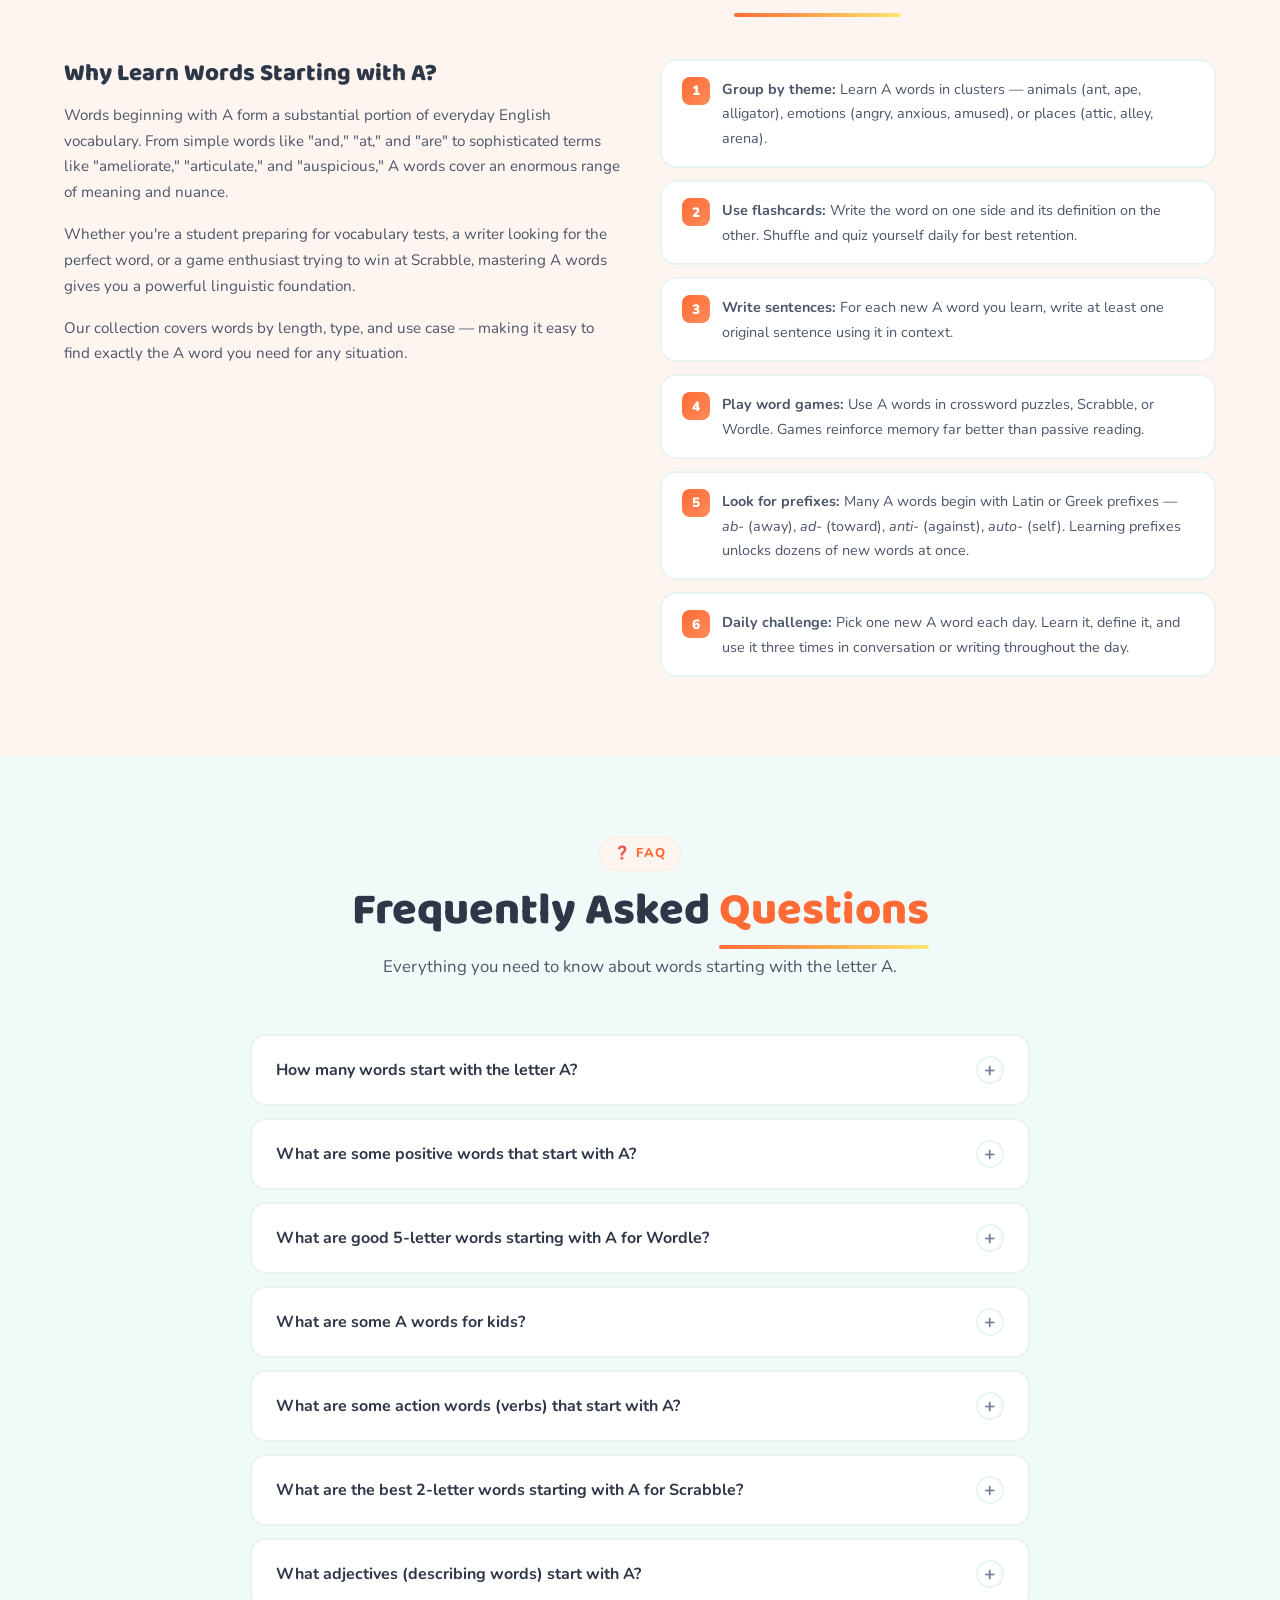
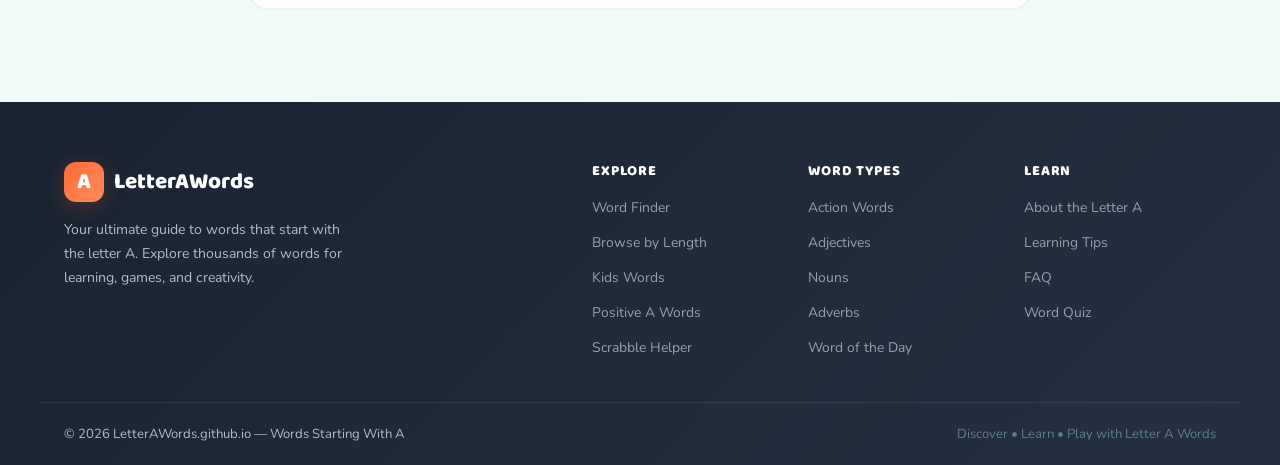
==== commit ce94af2b: "Update index.html" ====
--- a/index.html
+++ b/index.html
@@ -191,6 +191,26 @@
     </section>
 
     <!-- ═══════════════════════════════════════════════
+         SECTION 3: BROWSE BY LENGTH
+    ══════════════════════════════════════════════════ -->
+    <section id="browse" aria-labelledby="browseHeading">
+      <div class="container">
+        <div class="section-header animate-on-scroll">
+          <div class="section-tag">📏 Browse by Length</div>
+          <h2 class="section-title" id="browseHeading">Words by <span class="highlight">Letter Count</span></h2>
+          <p class="section-desc">Click any length card below to browse all words starting with A that have exactly that many letters — great for word games and puzzles!</p>
+        </div>
+
+        <div class="browse-grid" id="browseGrid" role="list" aria-label="Word lengths"></div>
+
+        <div class="browse-results" id="browseResults">
+          <h3 id="browseResultsHeading" style="font-size:1.3rem;font-weight:800;margin-bottom:20px;color:var(--text)"></h3>
+          <div class="words-grid"></div>
+        </div>
+      </div>
+    </section>
+
+    <!-- ═══════════════════════════════════════════════
          SECTION 2: WORD FINDER
     ══════════════════════════════════════════════════ -->
     <section id="finder" aria-labelledby="finderHeading">
@@ -236,27 +256,7 @@
         <div class="words-grid" id="wordsGrid" role="list" aria-label="Word results"></div>
         <div class="pagination" id="pagination" role="navigation" aria-label="Word list pages"></div>
       </div>
-    </section>
-
-    <!-- ═══════════════════════════════════════════════
-         SECTION 3: BROWSE BY LENGTH
-    ══════════════════════════════════════════════════ -->
-    <section id="browse" aria-labelledby="browseHeading">
-      <div class="container">
-        <div class="section-header animate-on-scroll">
-          <div class="section-tag">📏 Browse by Length</div>
-          <h2 class="section-title" id="browseHeading">Words by <span class="highlight">Letter Count</span></h2>
-          <p class="section-desc">Click any length card below to browse all words starting with A that have exactly that many letters — great for word games and puzzles!</p>
-        </div>
-
-        <div class="browse-grid" id="browseGrid" role="list" aria-label="Word lengths"></div>
-
-        <div class="browse-results" id="browseResults">
-          <h3 id="browseResultsHeading" style="font-size:1.3rem;font-weight:800;margin-bottom:20px;color:var(--text)"></h3>
-          <div class="words-grid"></div>
-        </div>
-      </div>
-    </section>
+    </section>    
 
     <!-- ═══════════════════════════════════════════════
          SECTION 4: WORD OF THE DAY
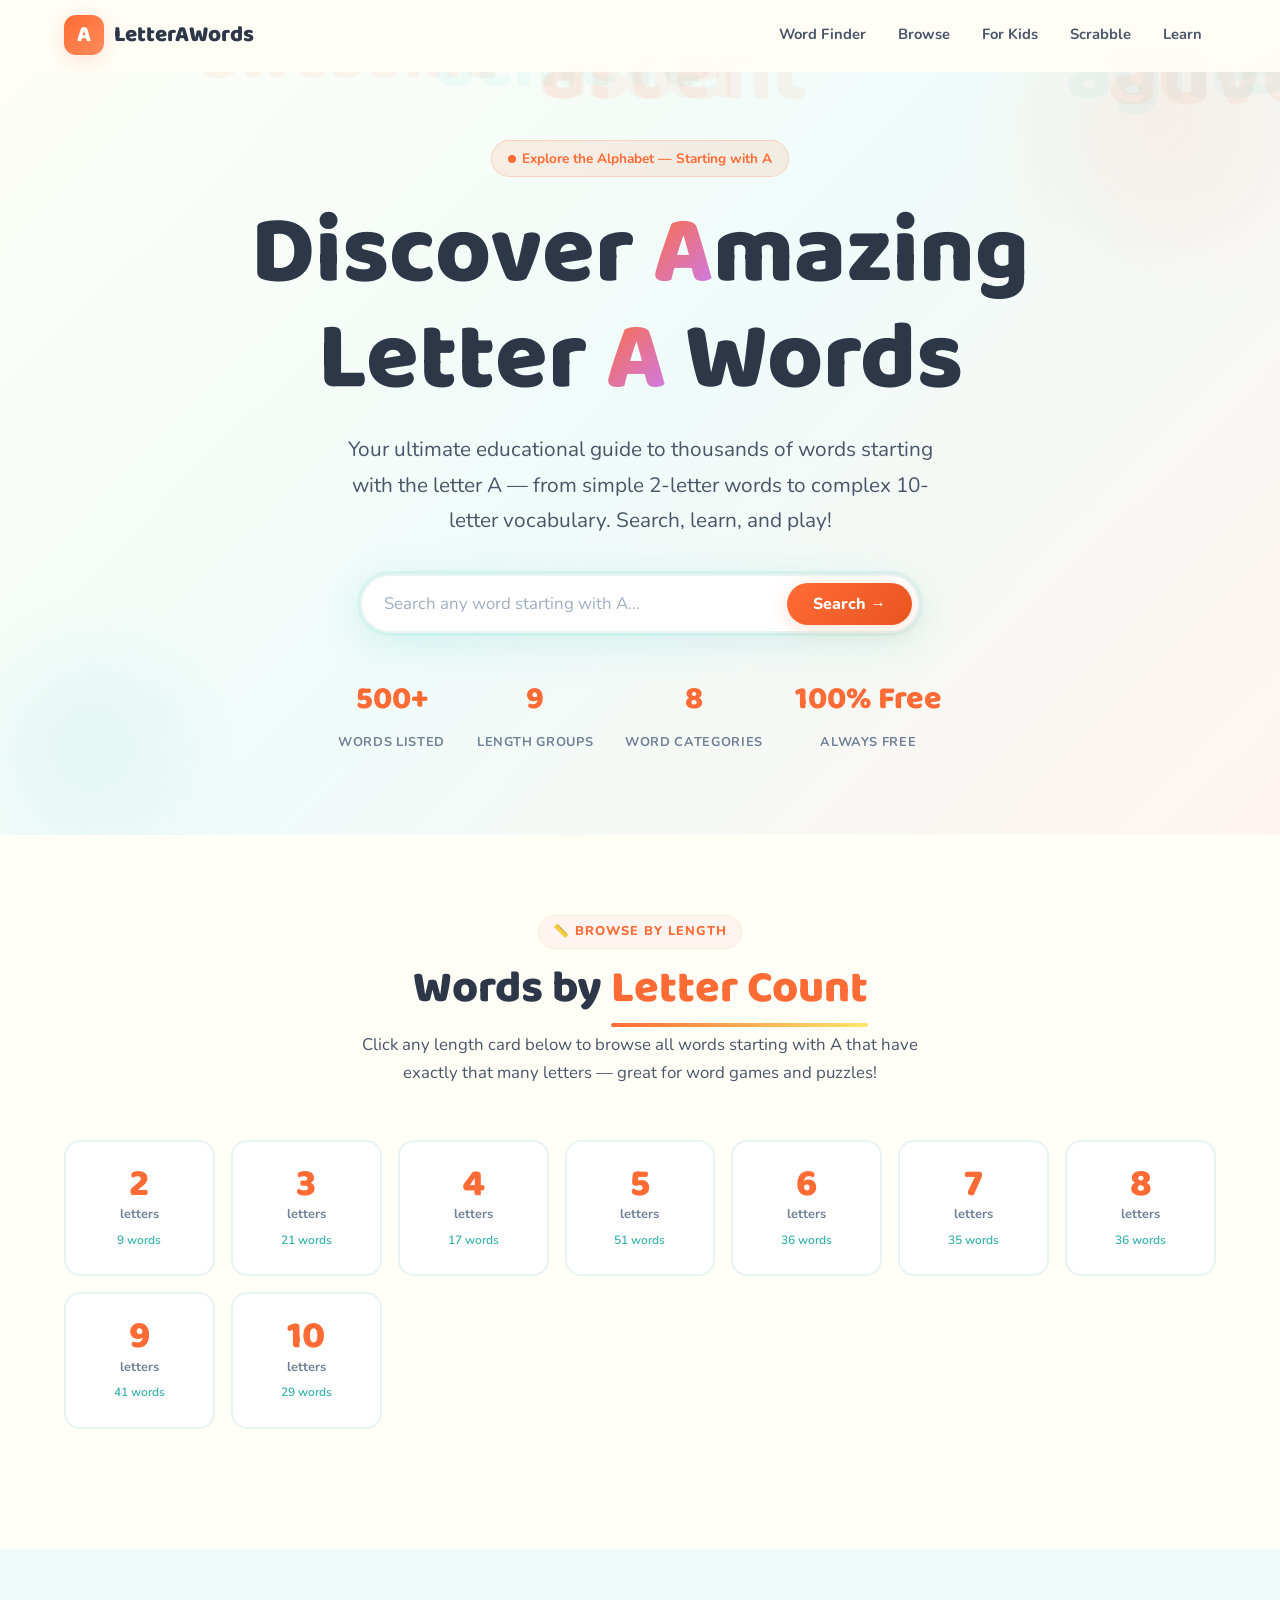
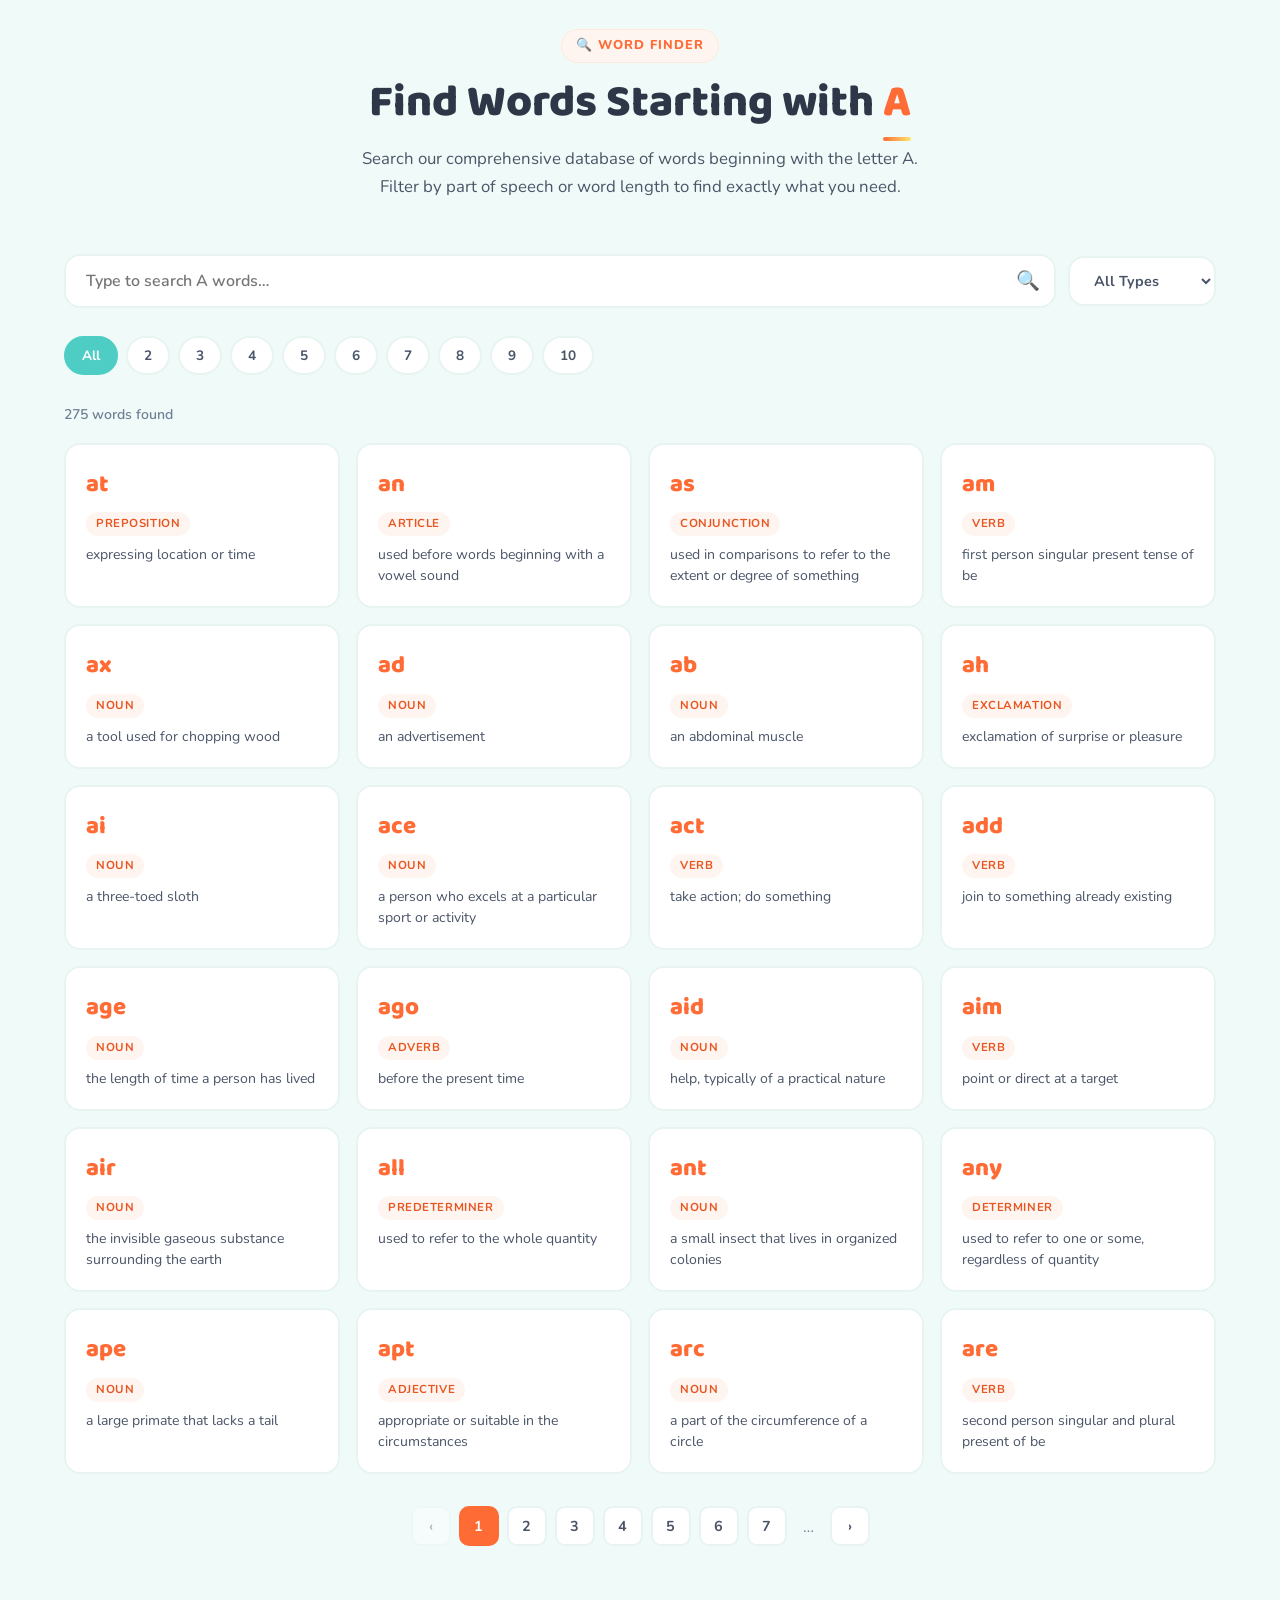
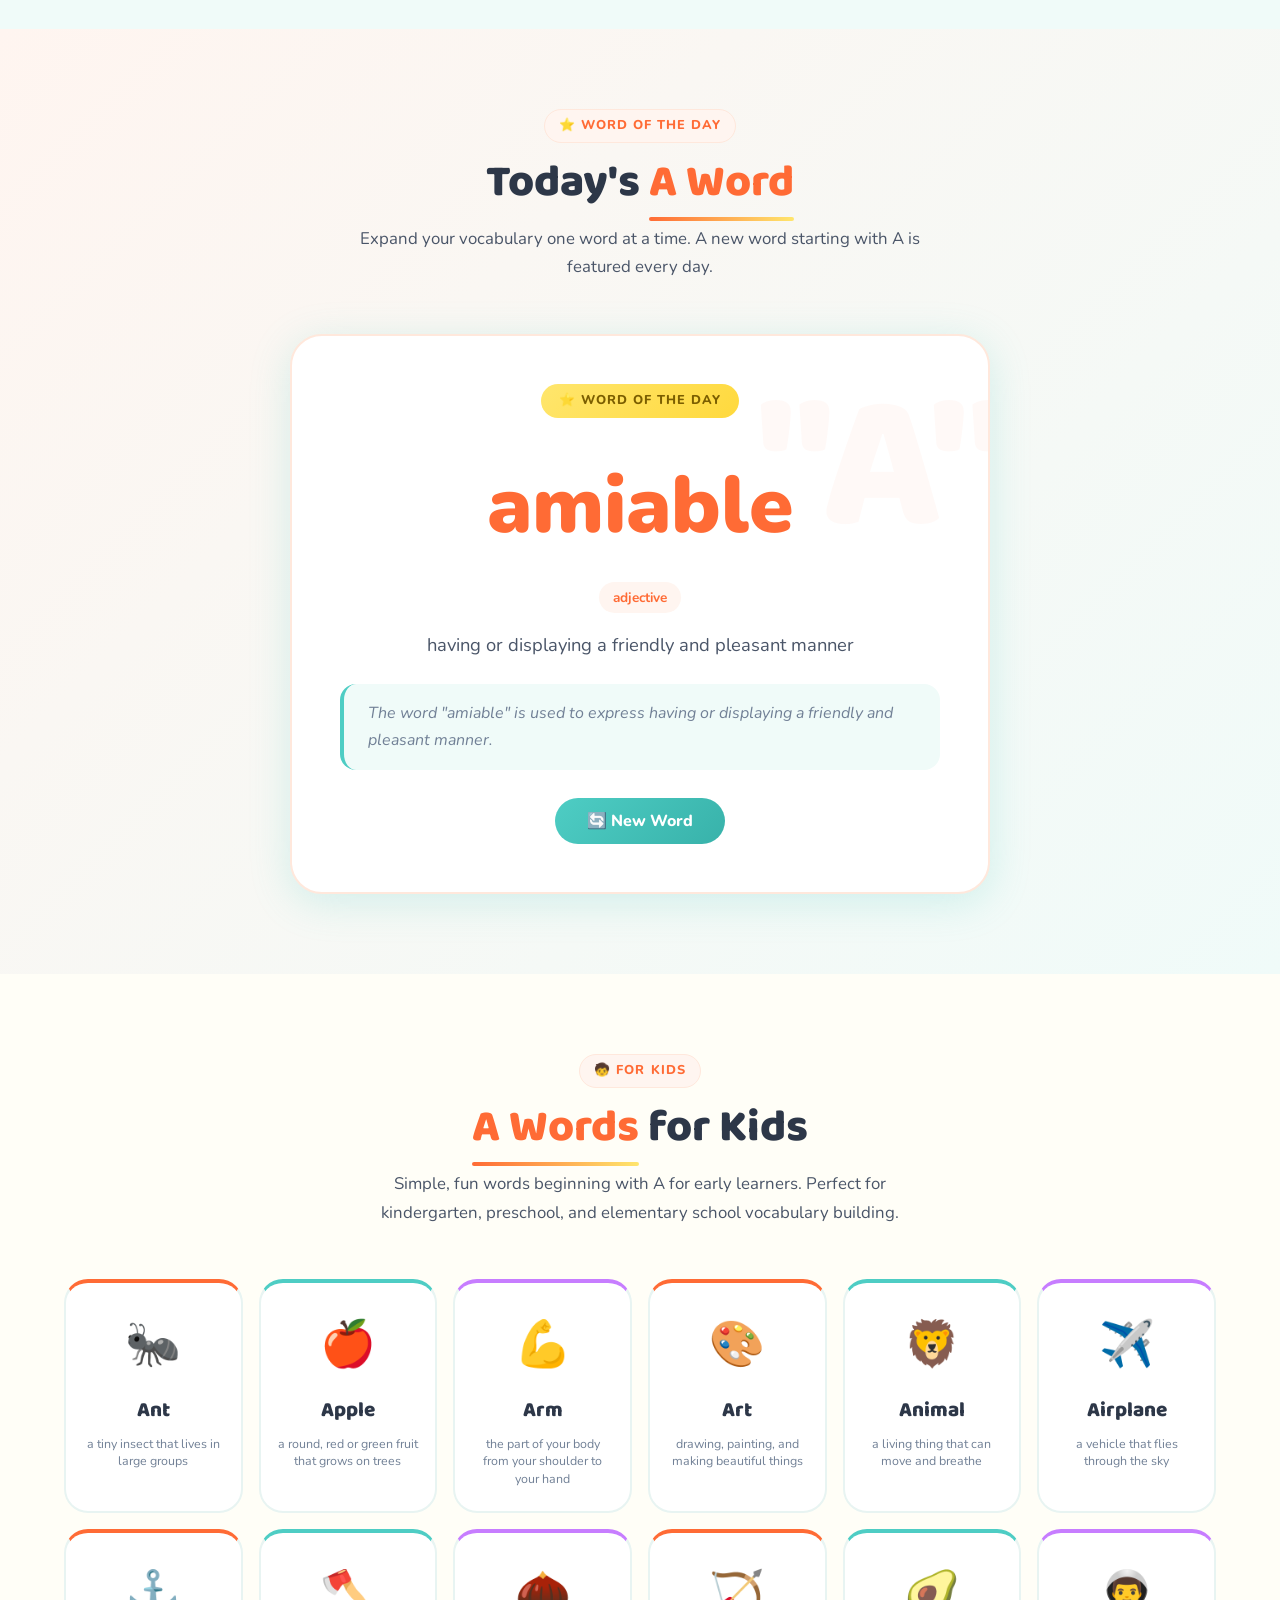
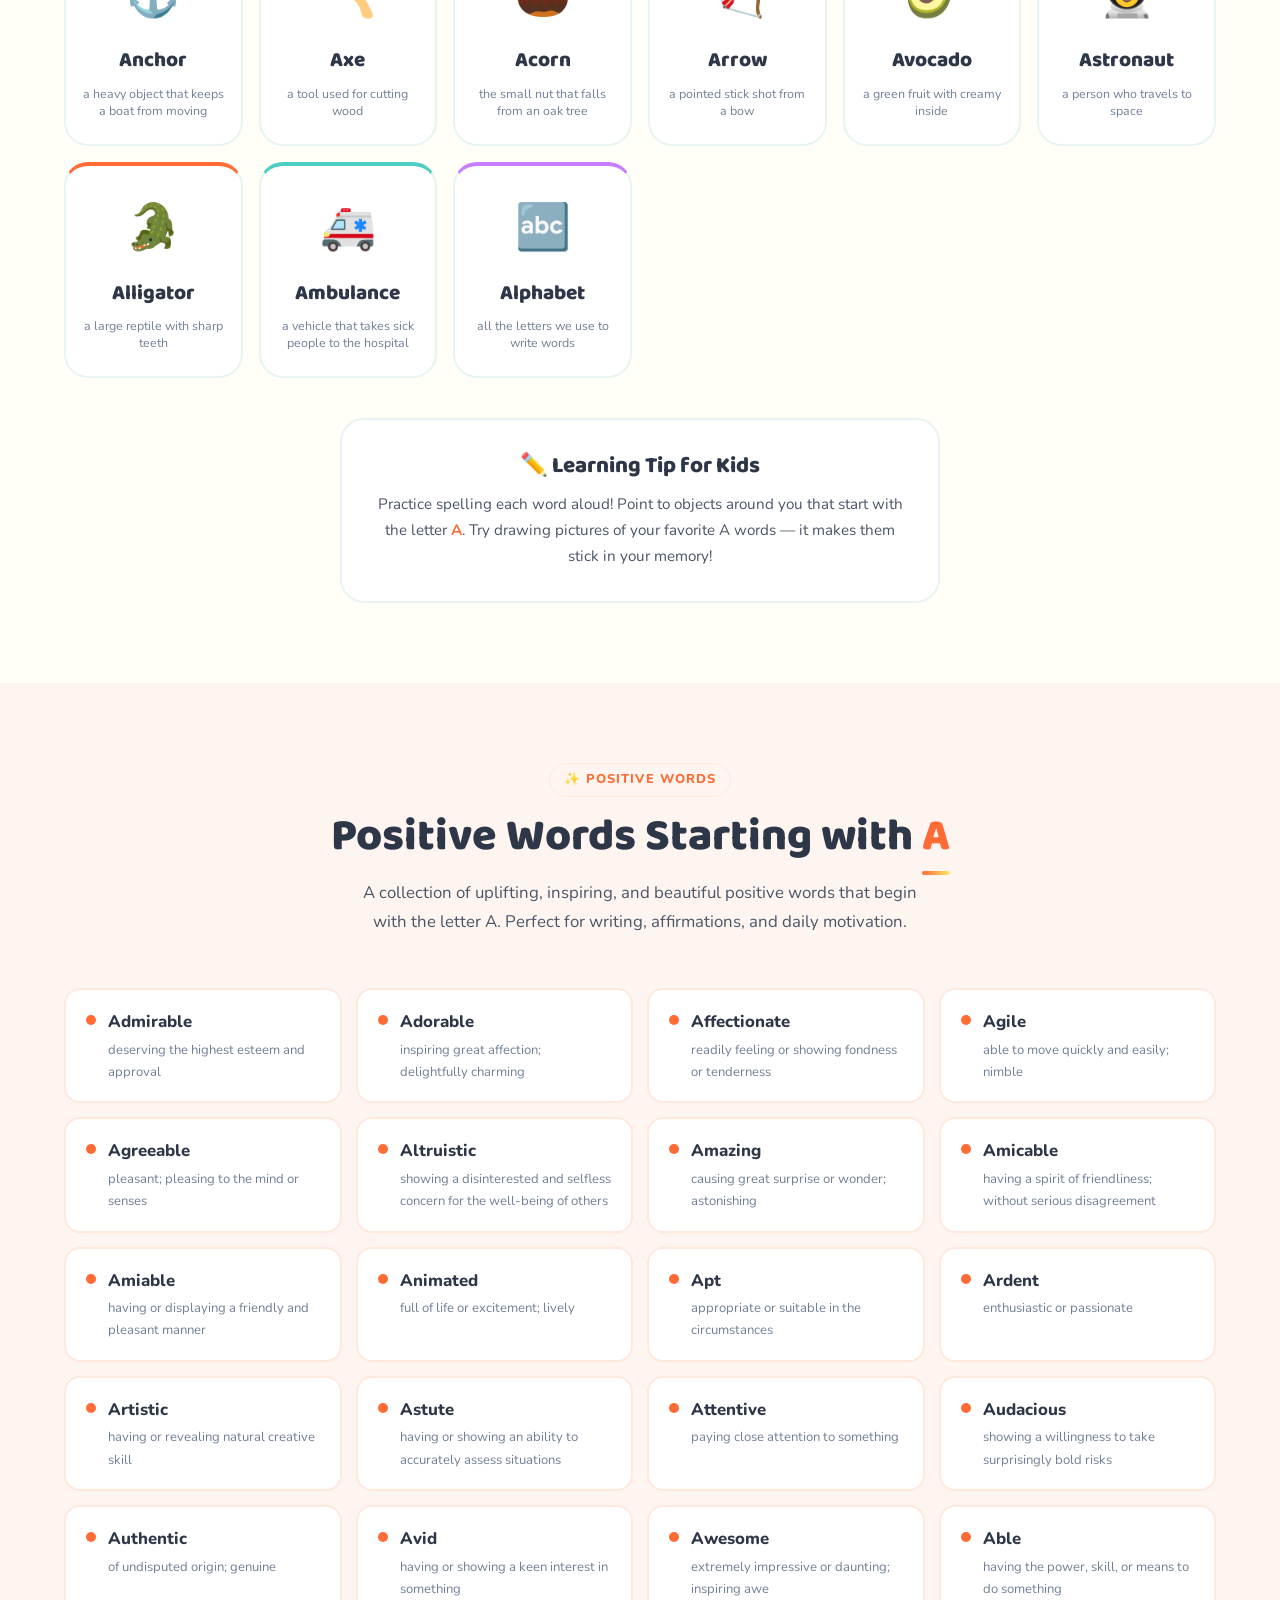
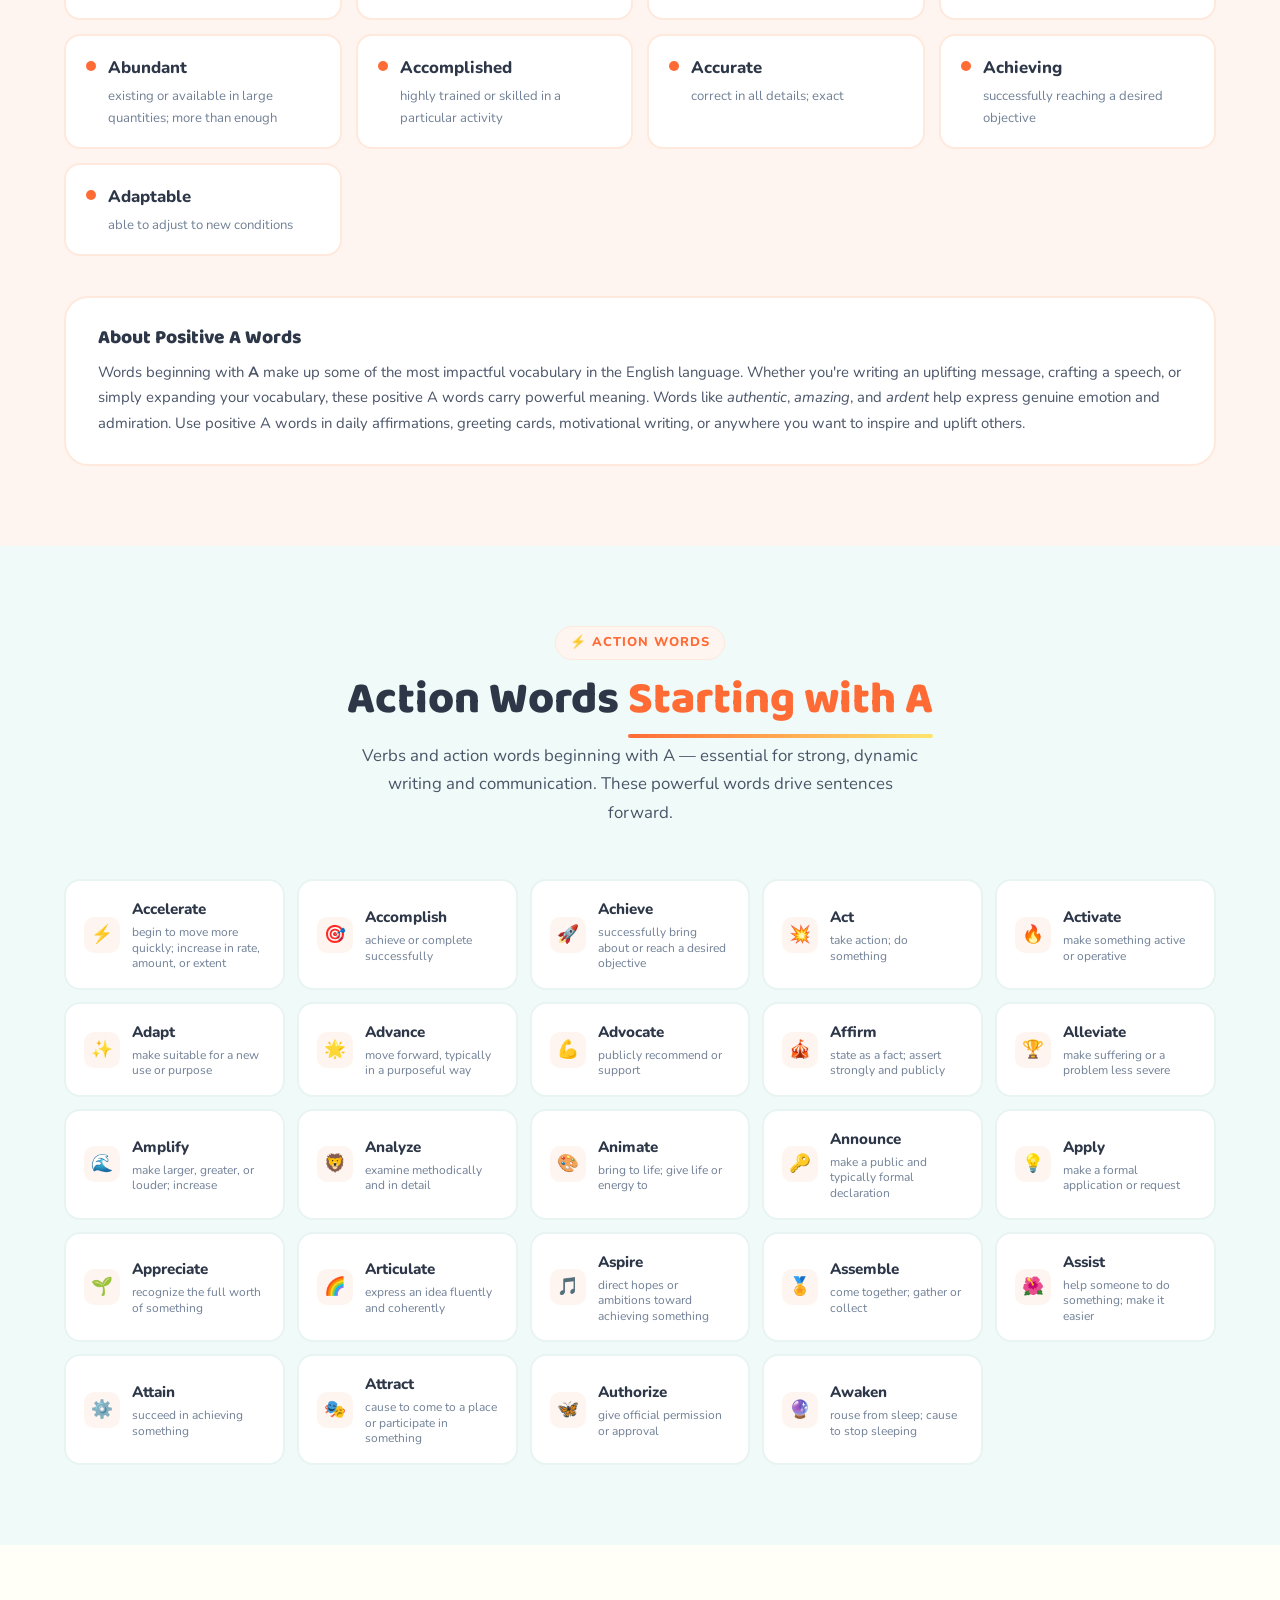
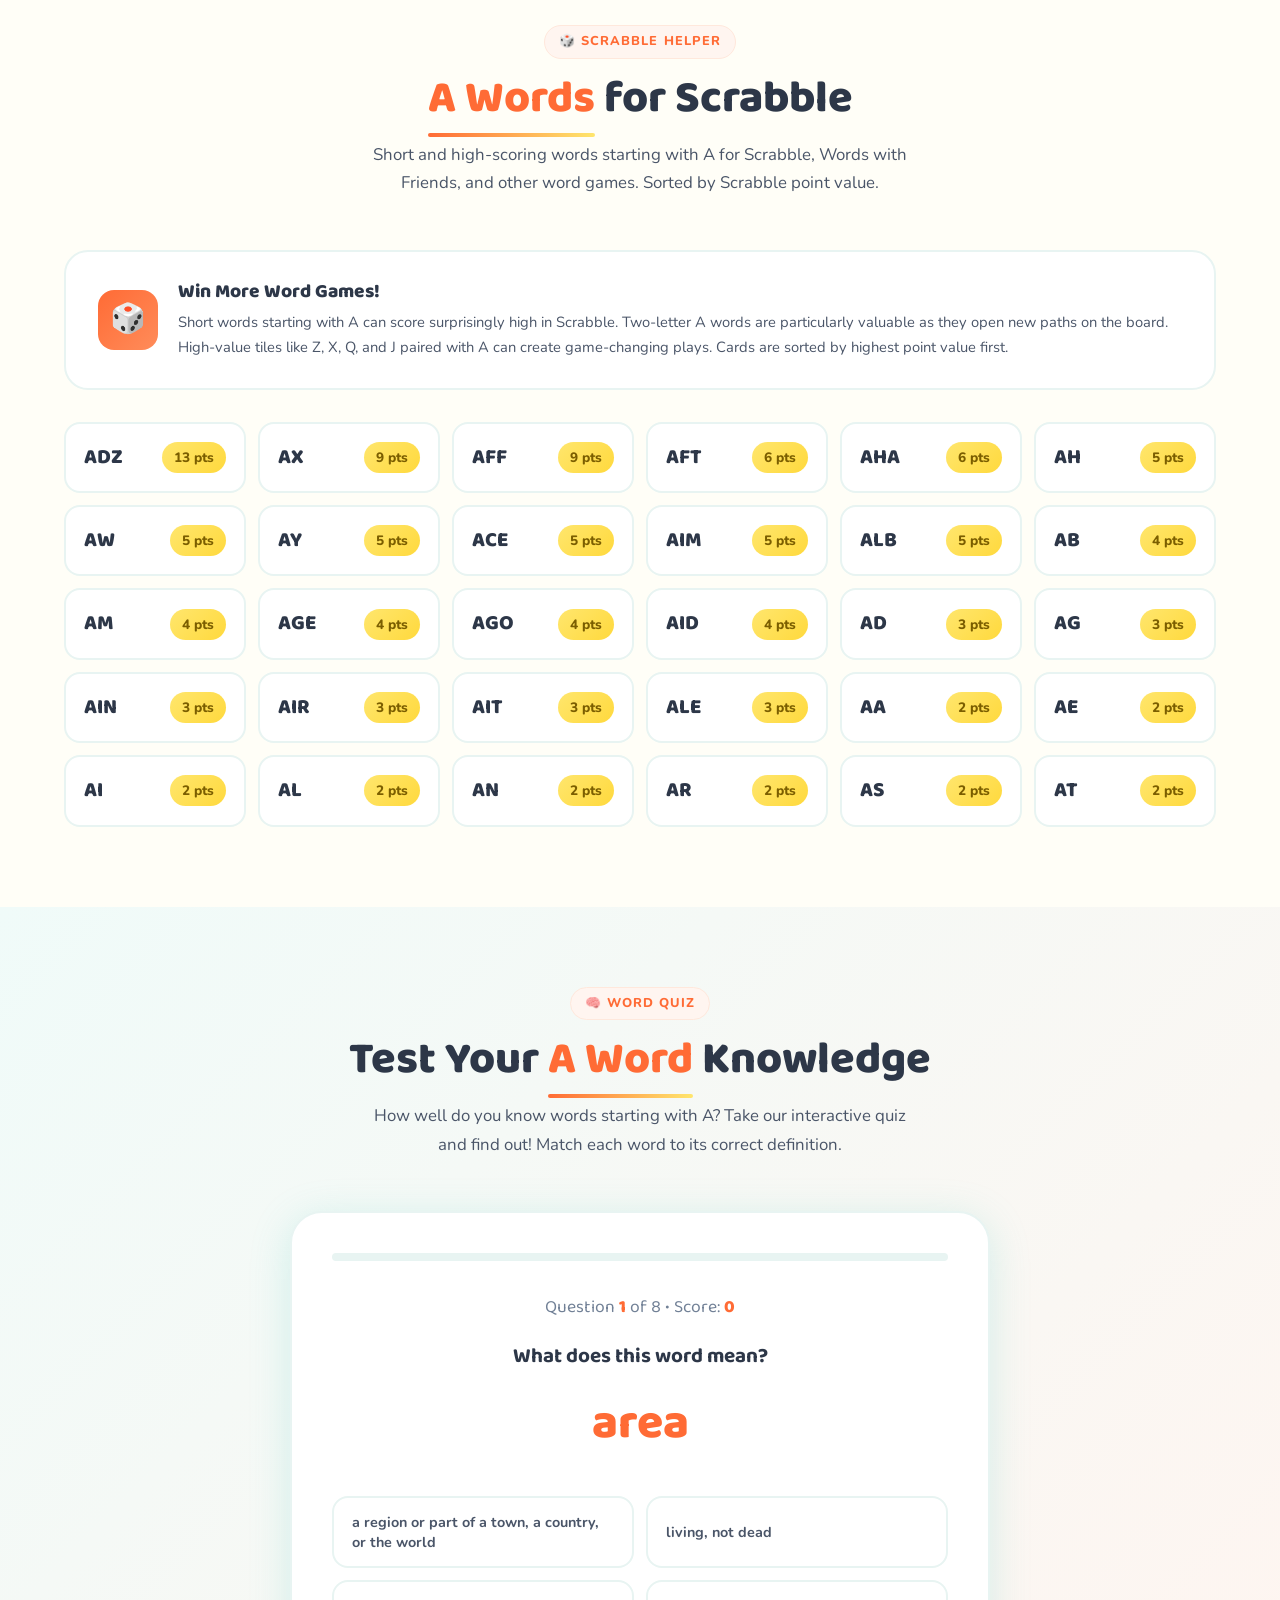
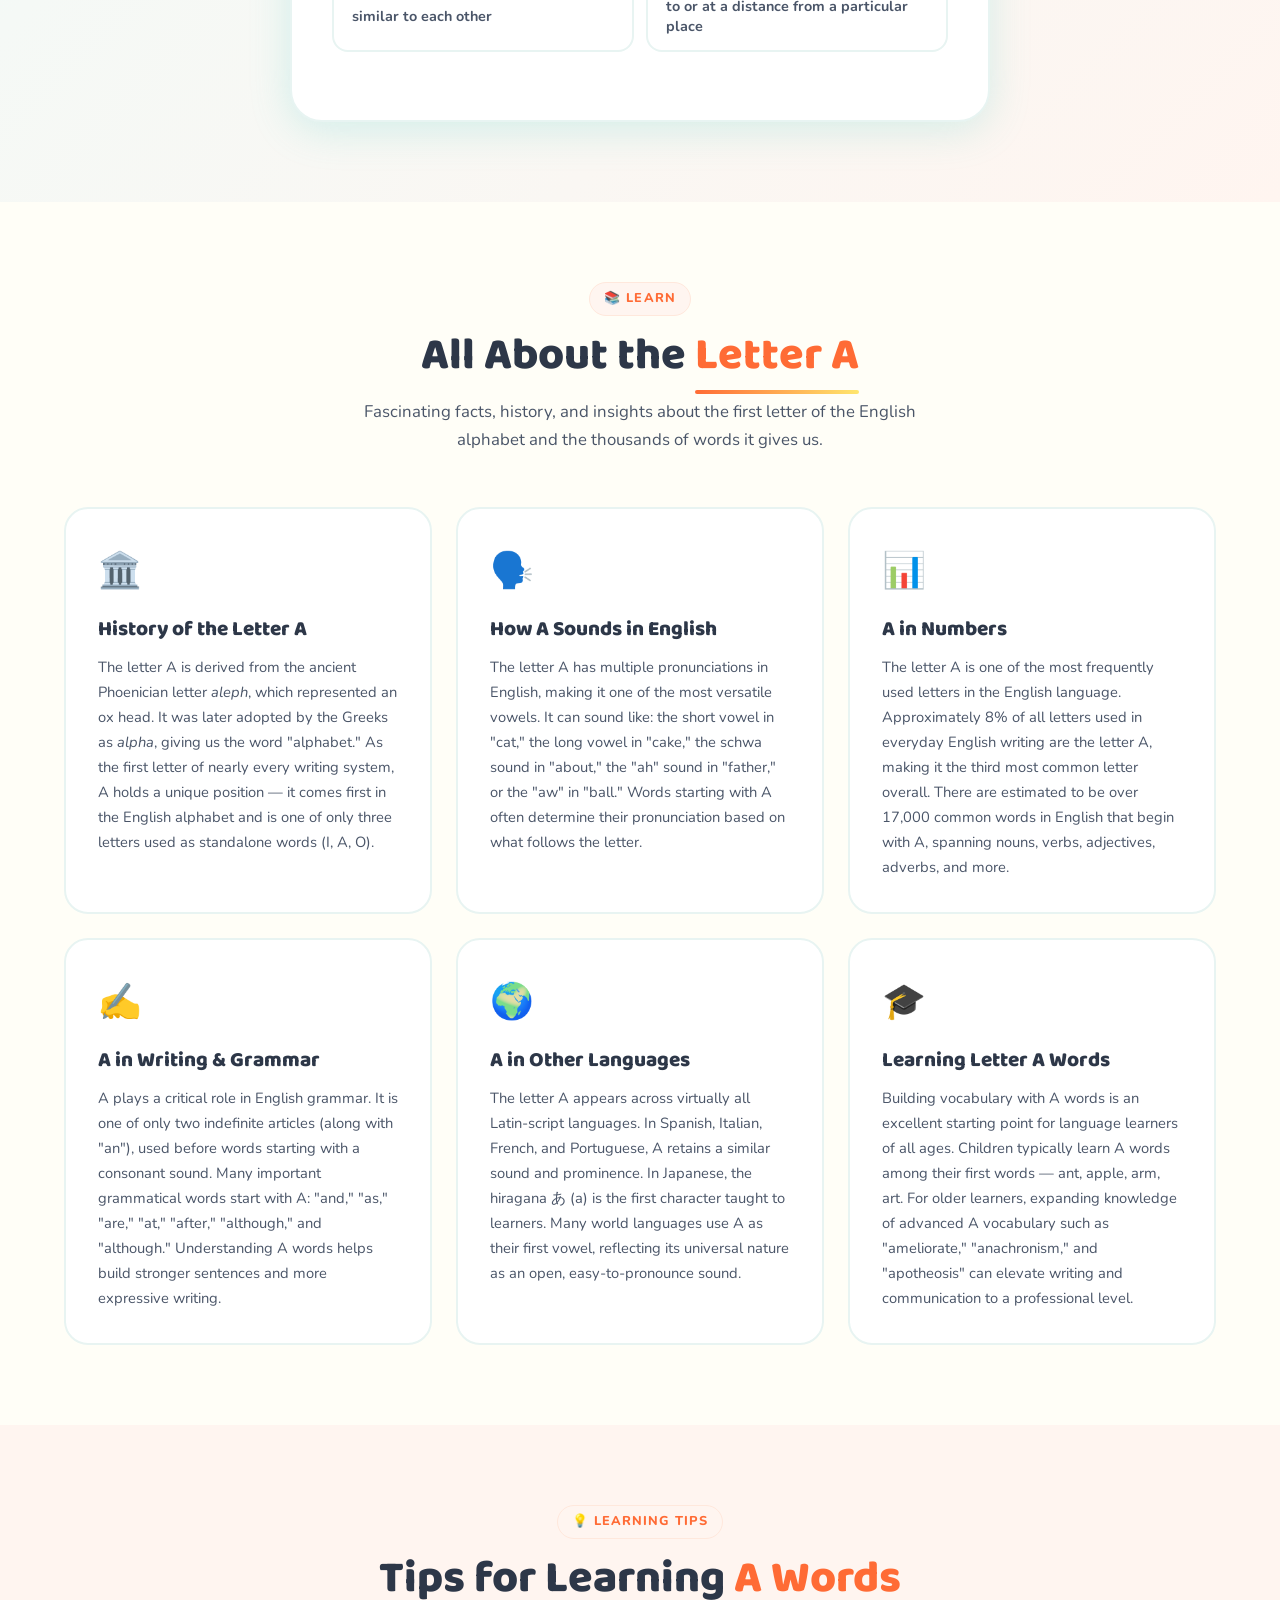
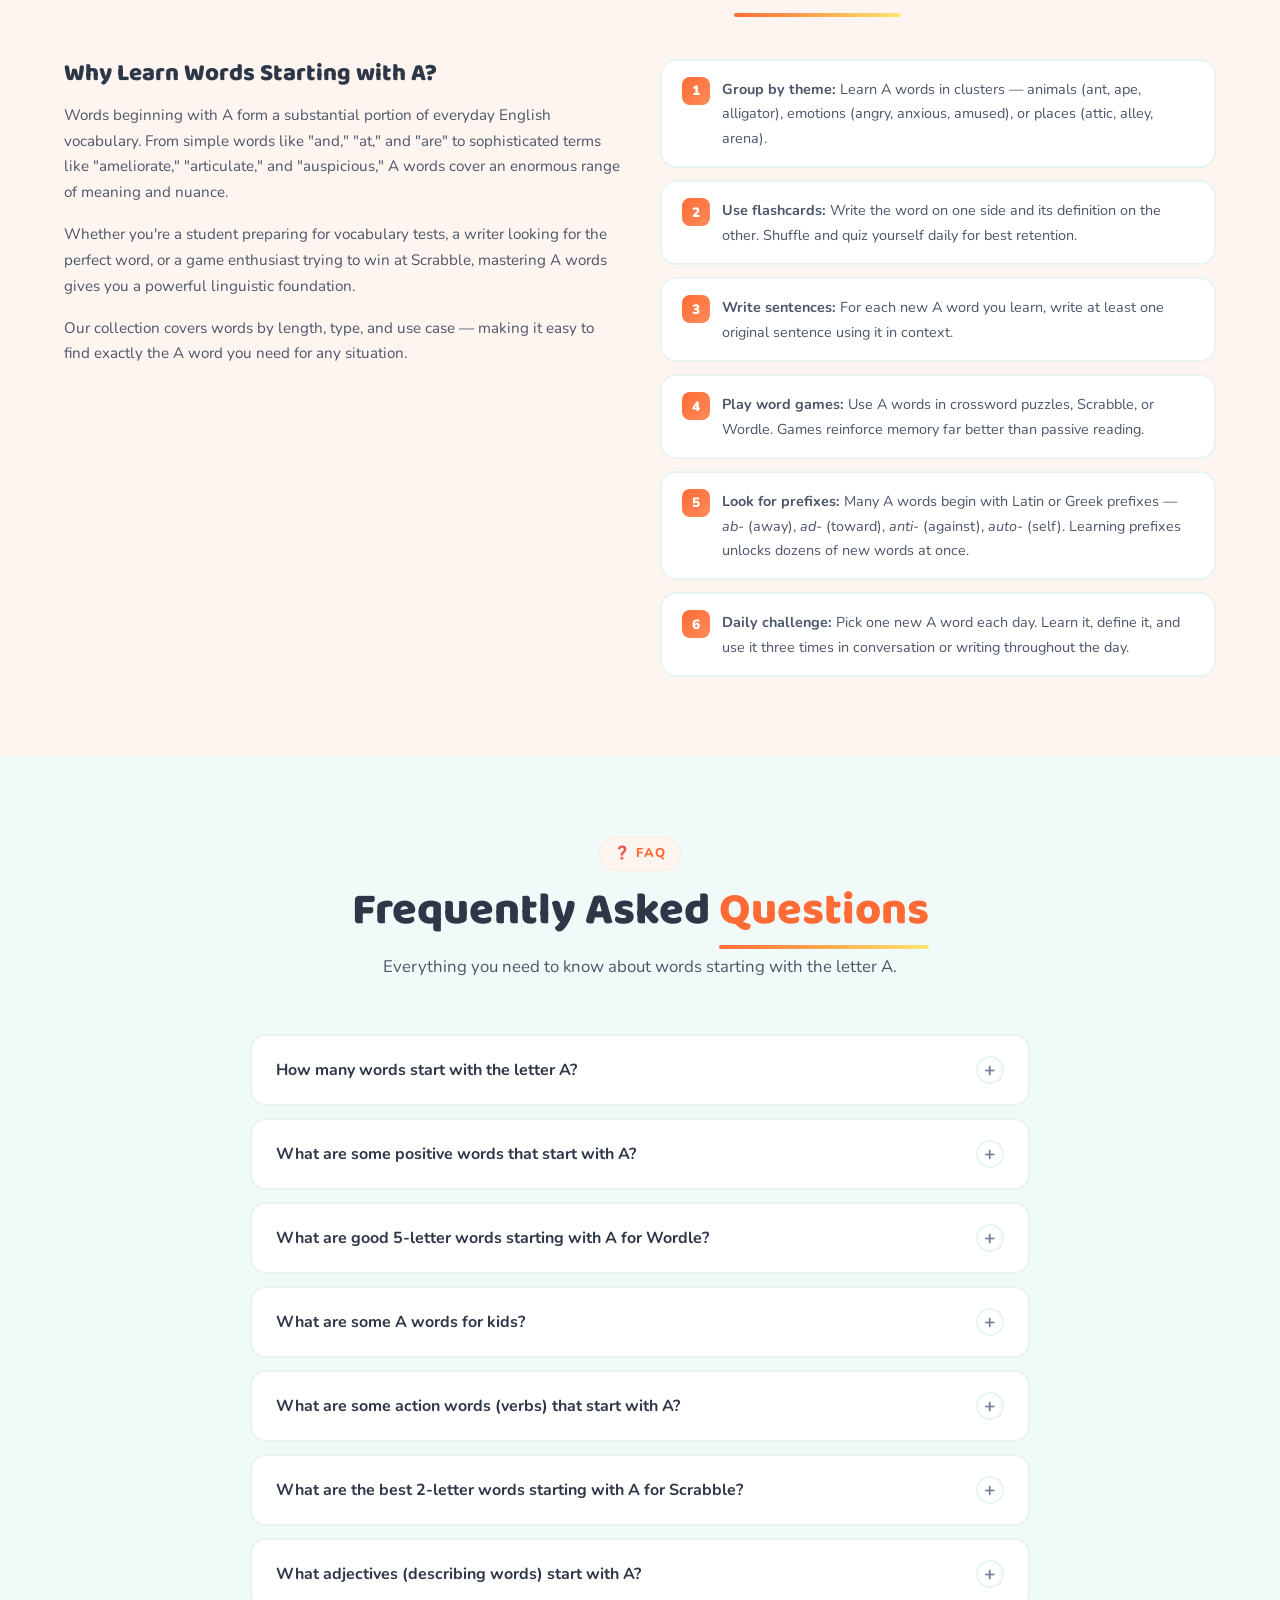
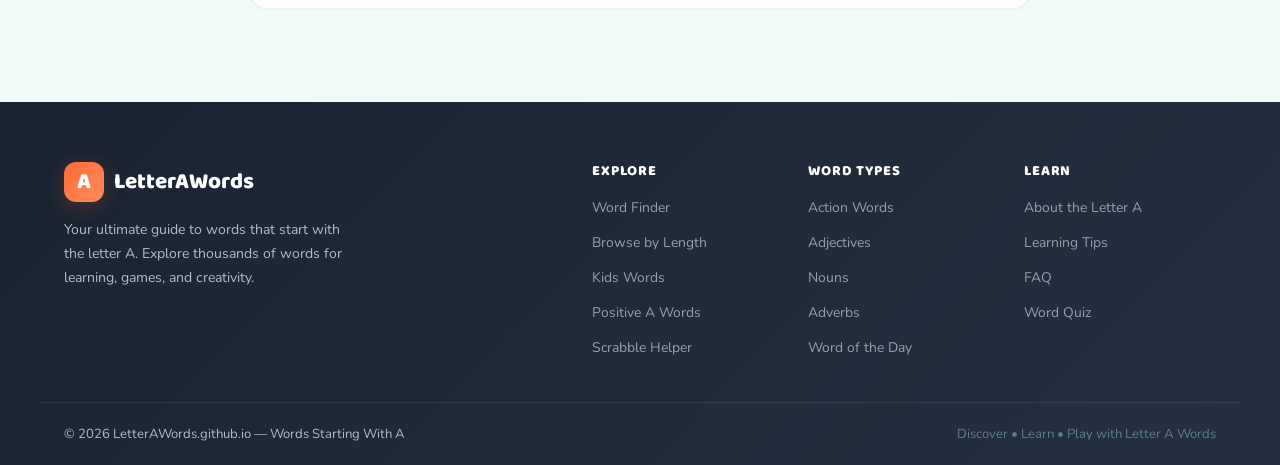
==== commit 44539ea8: "Update index.html" ====
--- a/index.html
+++ b/index.html
@@ -5,7 +5,7 @@
   <meta name="viewport" content="width=device-width, initial-scale=1.0" />
 
   <!-- ═══ SEO Meta Tags ════════════════════════════════ -->
-  <title>Letter A Words — Find & Learn Words Starting with A | LetterAWords</title>
+  <title>Letter A Words — Find & Learn Words Starting with A</title>
   <meta name="description" content="Explore thousands of words starting with the letter A! Find 2-letter to 10-letter words, positive A words, action verbs, kids vocabulary, Scrabble helpers, and educational resources. Free word finder tool." />
   <meta name="keywords" content="letter a words, words starting with a, words beginning with a, a words list, 5 letter words starting with a, positive words starting with a, kids words starting with a, scrabble words with a, action words starting with a, adjectives starting with a" />
   <meta name="robots" content="index, follow" />
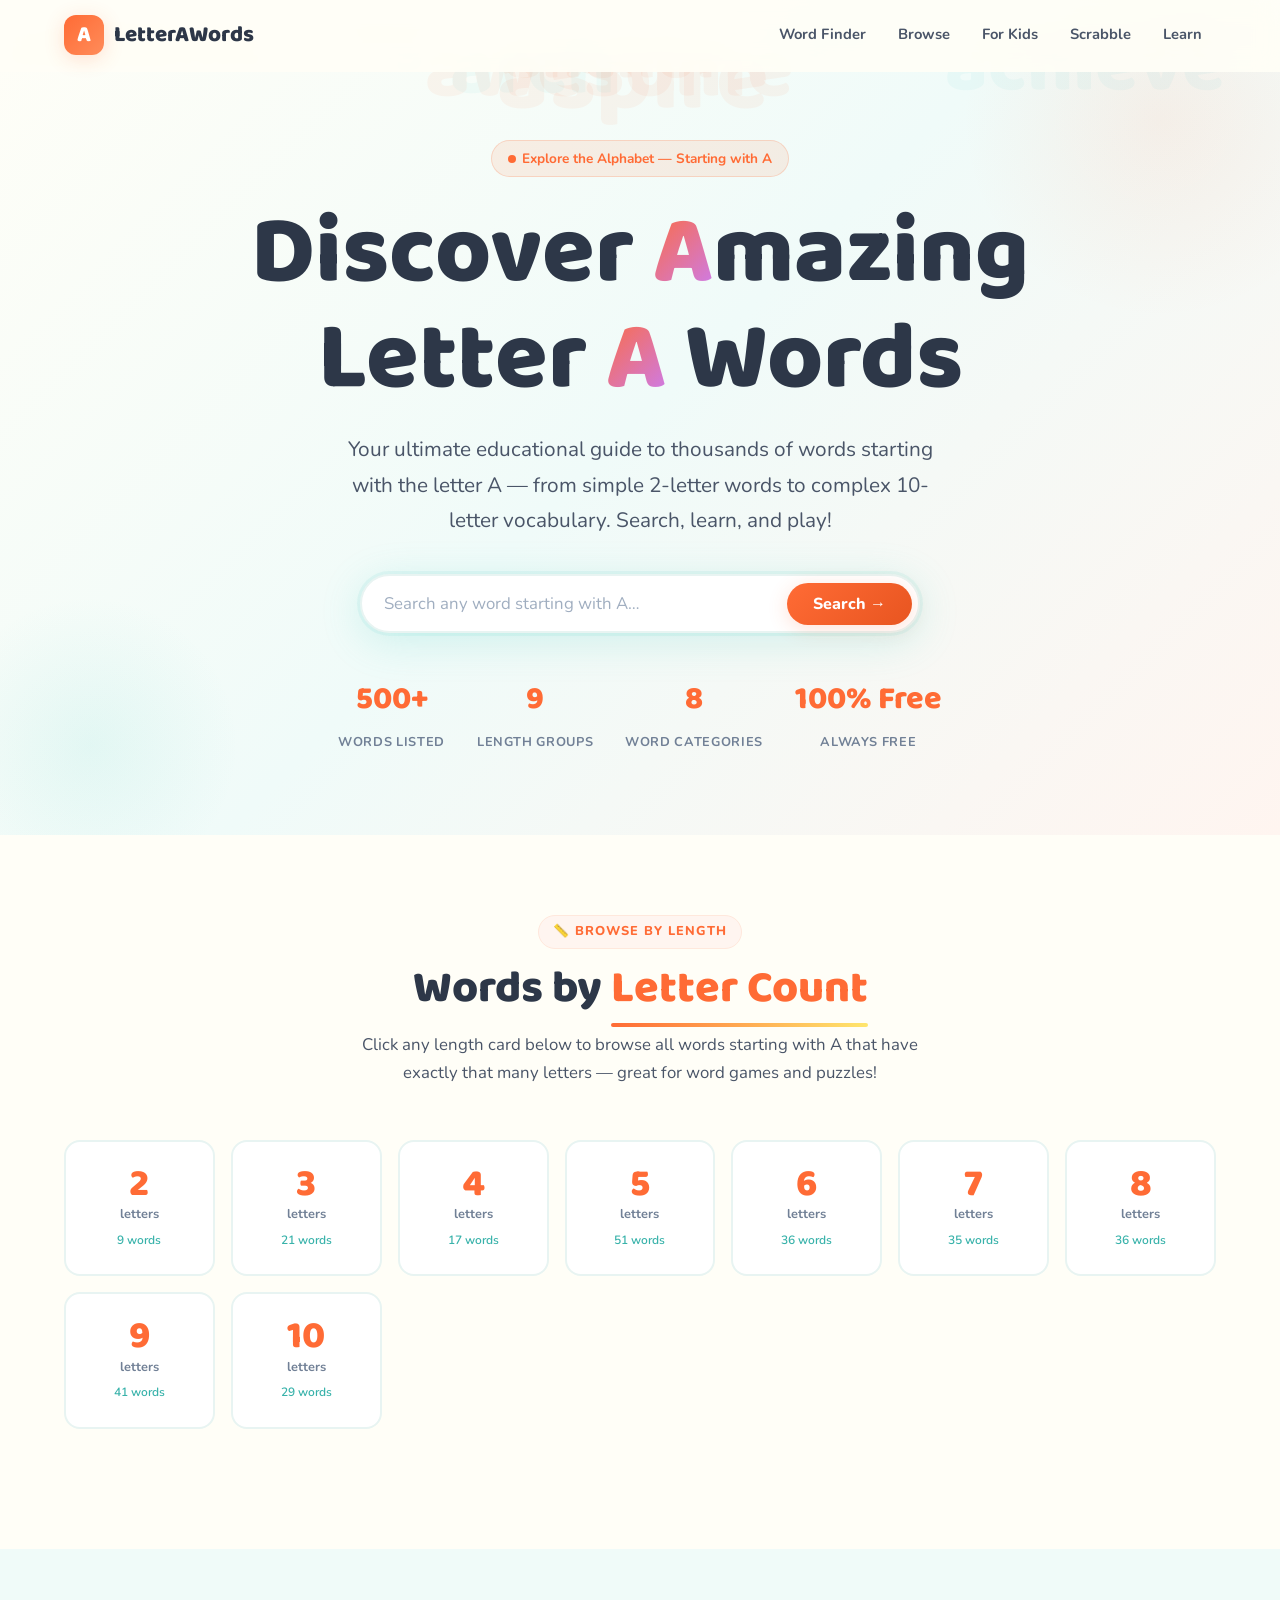
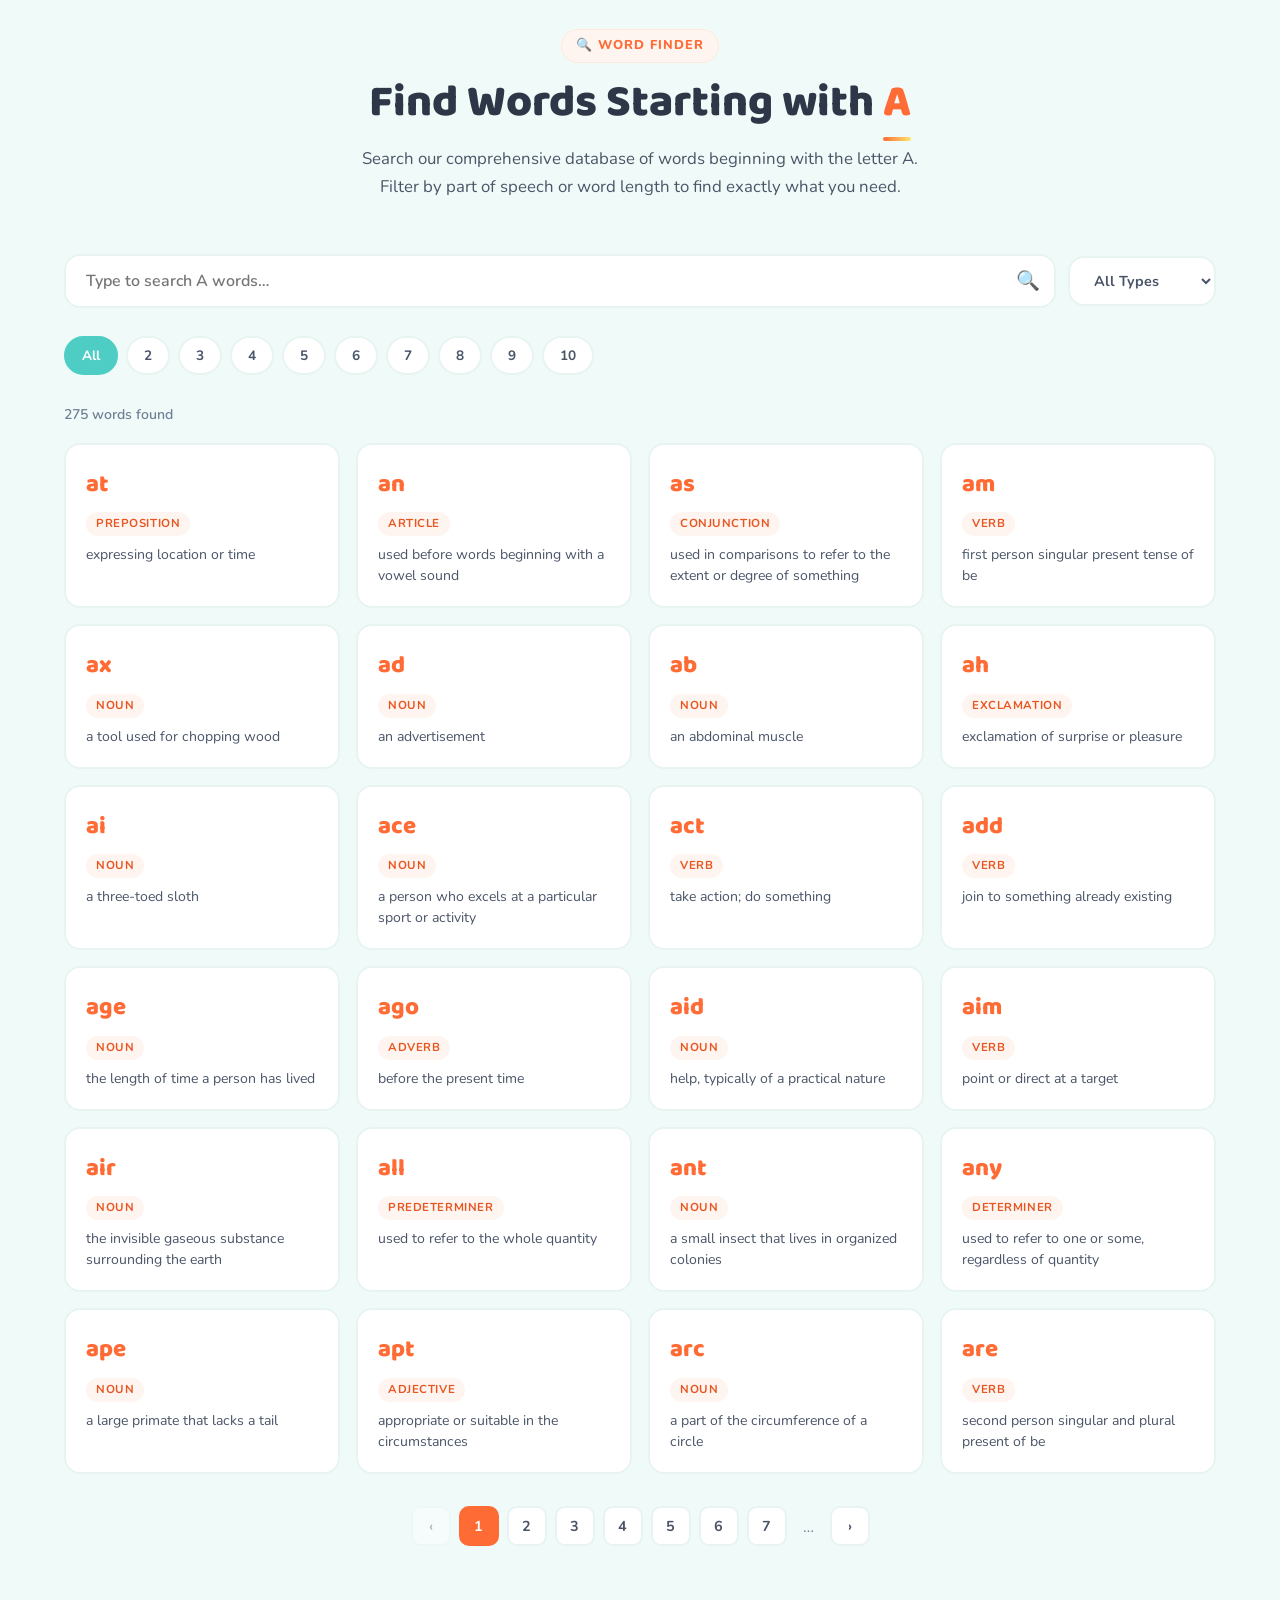
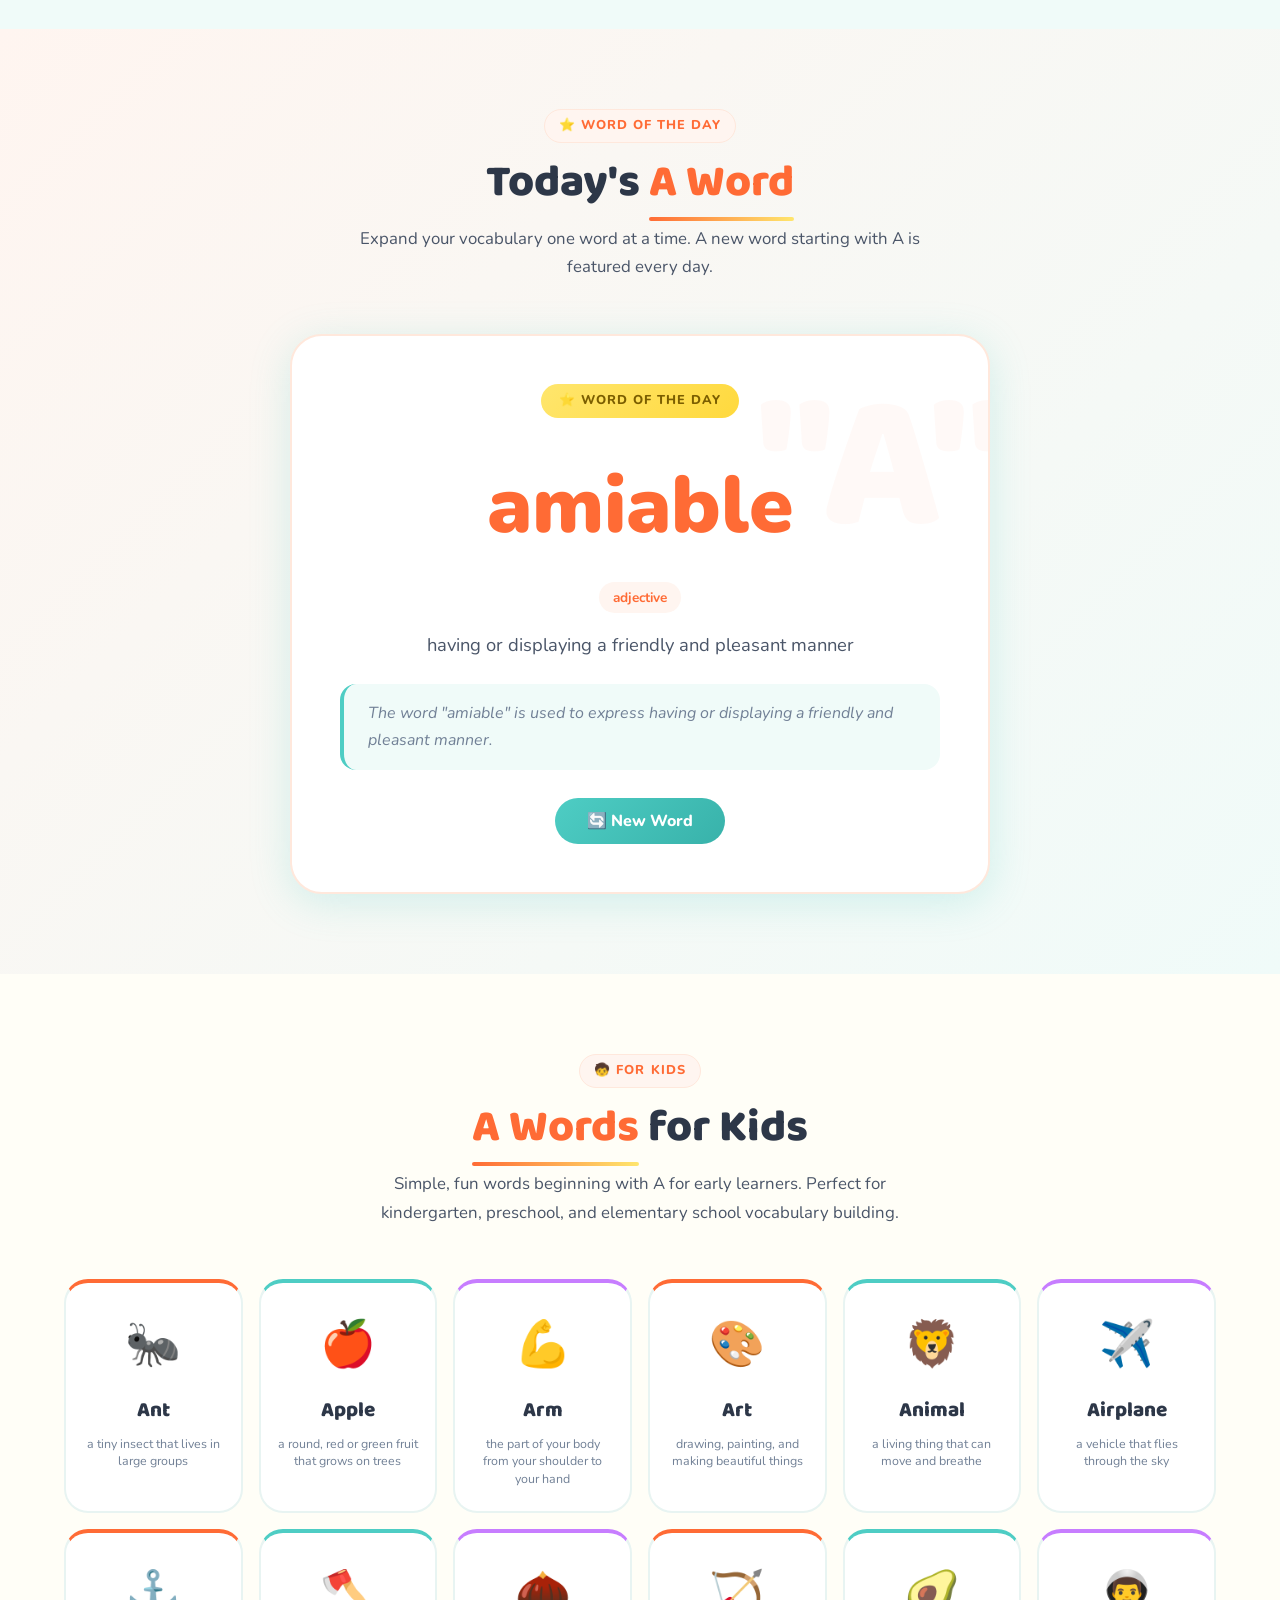
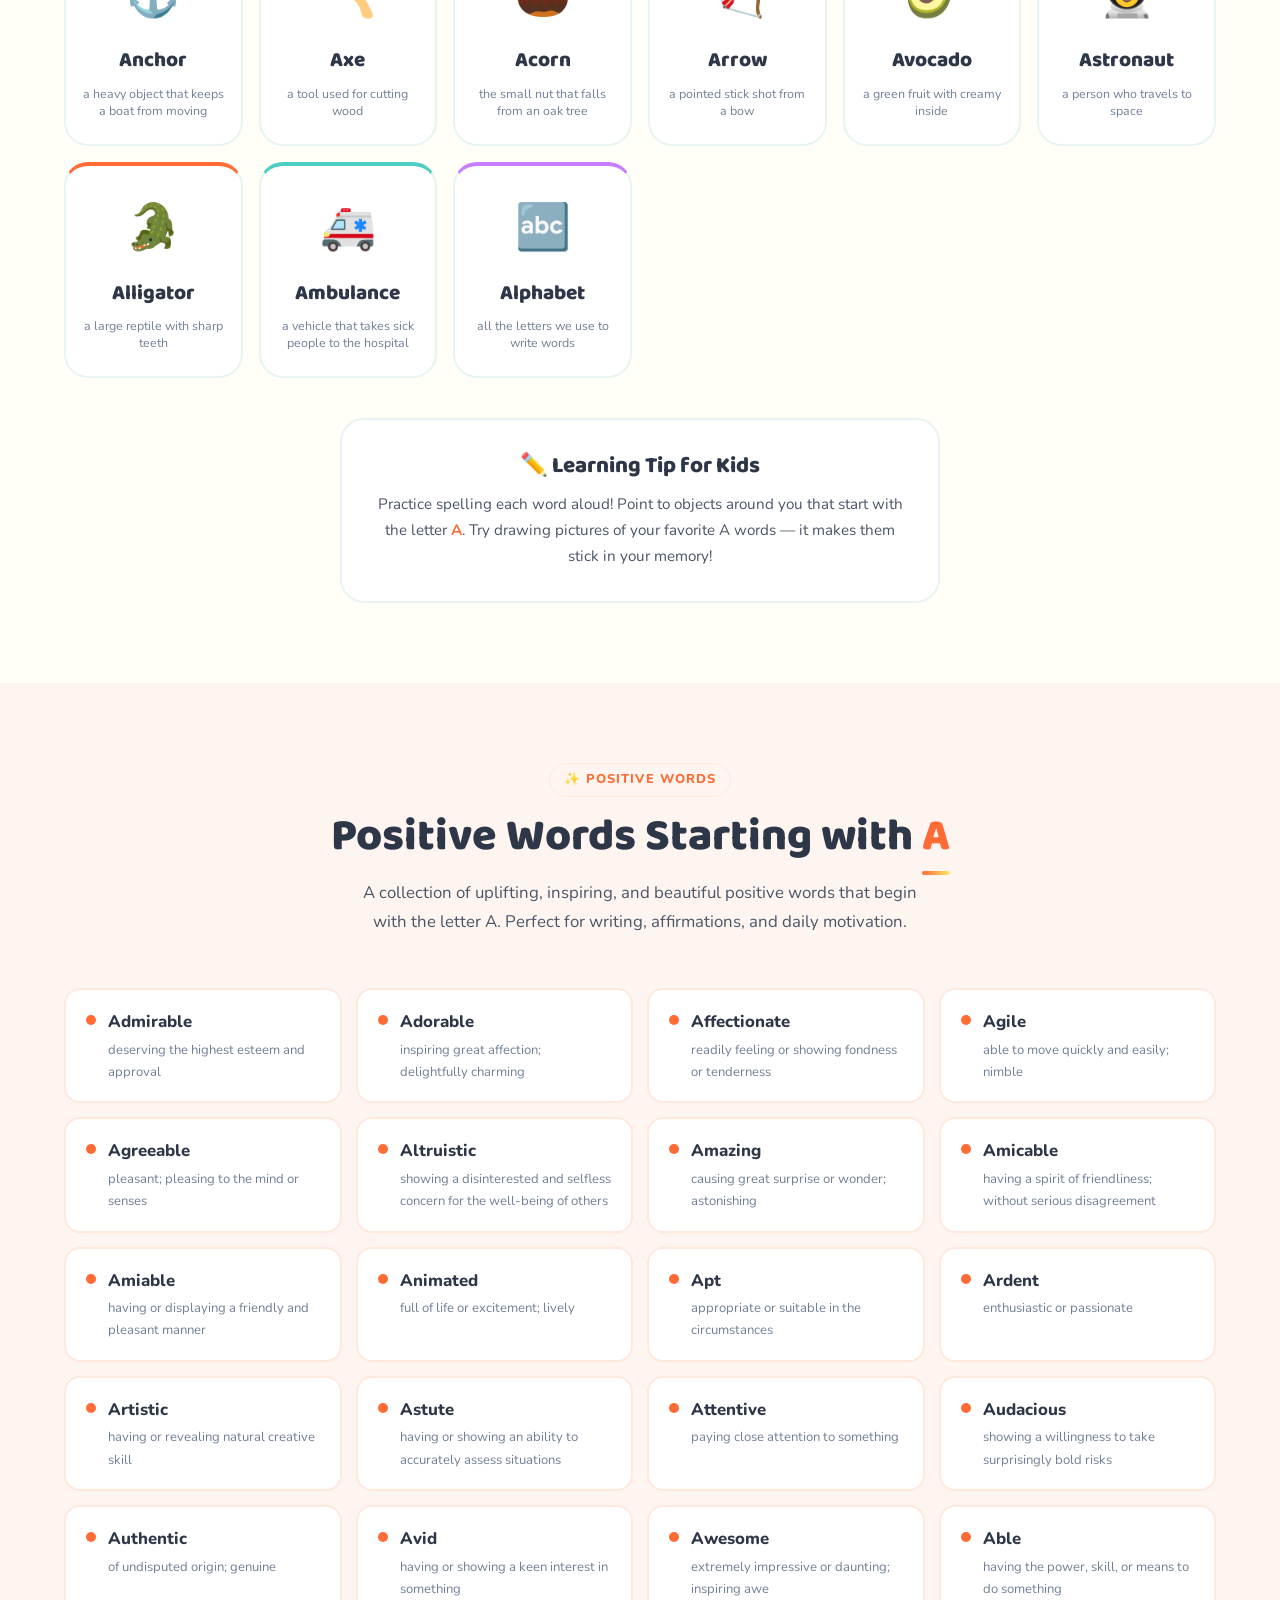
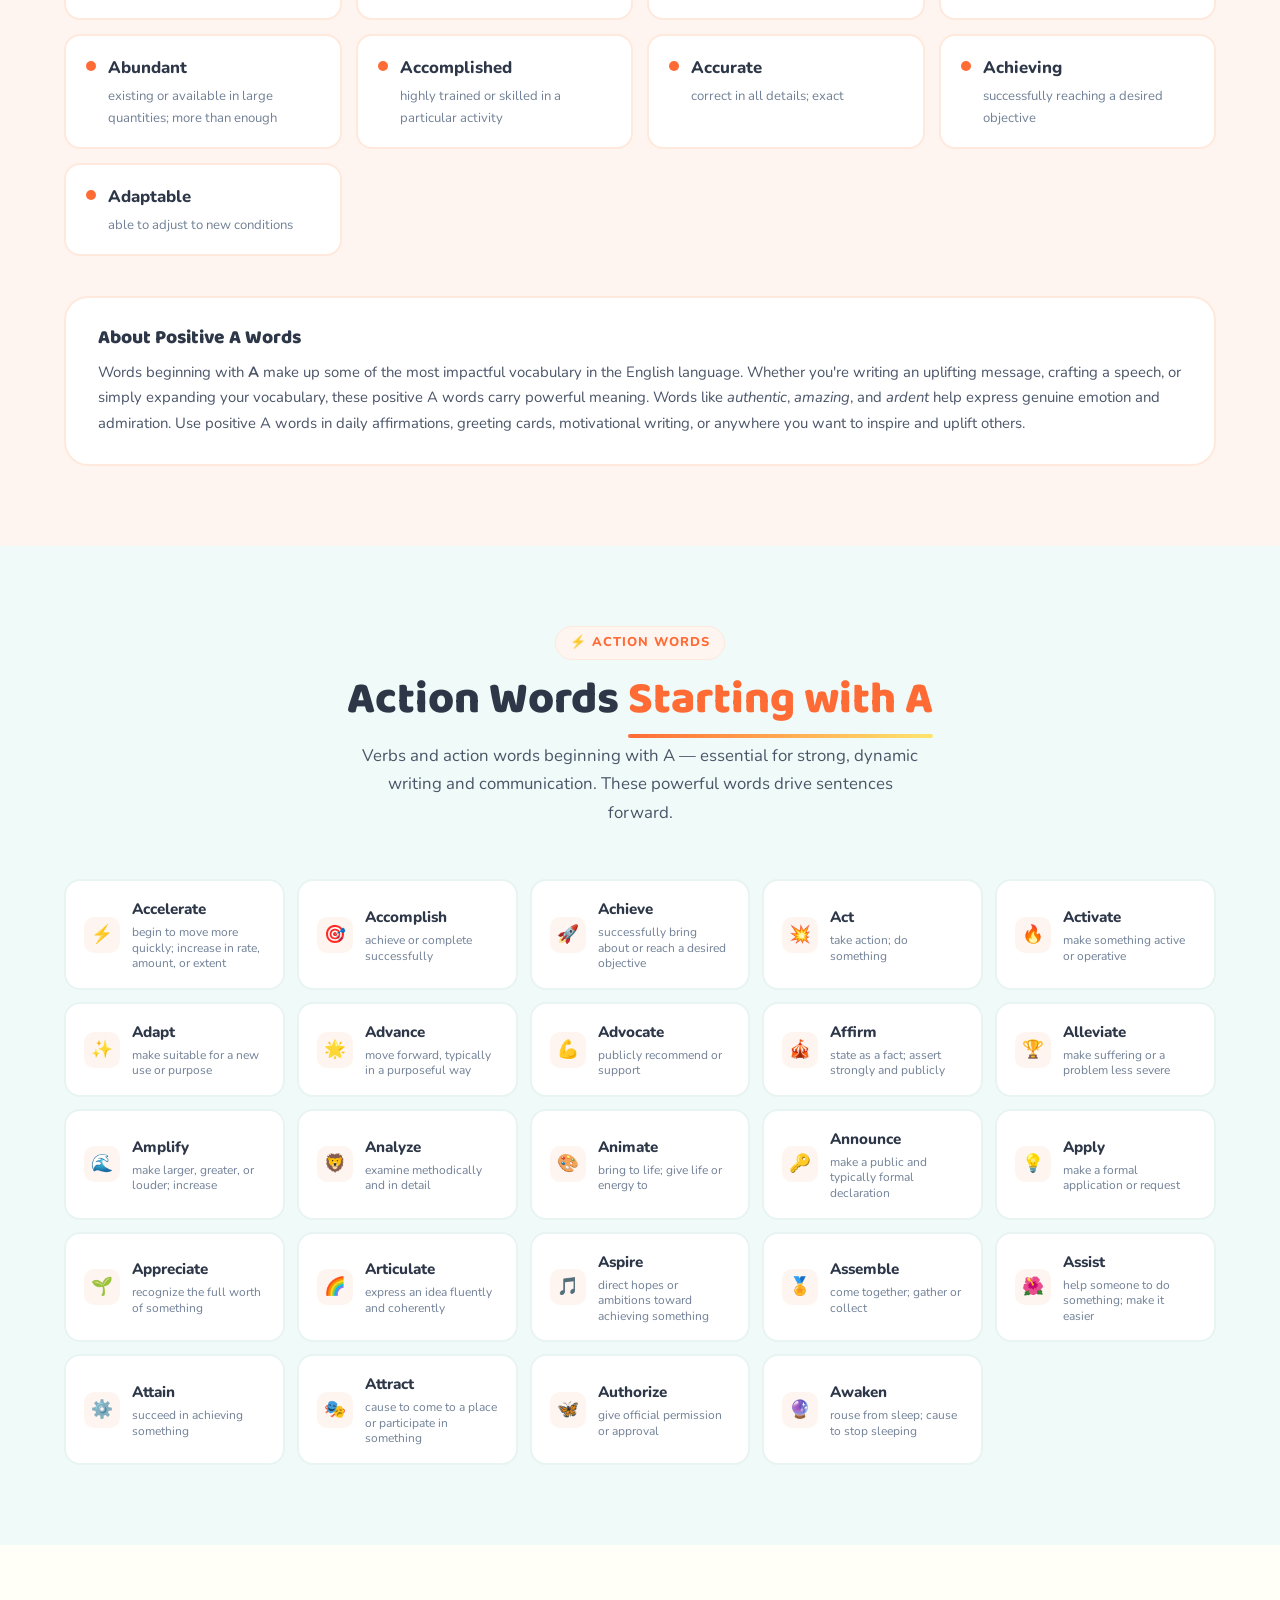
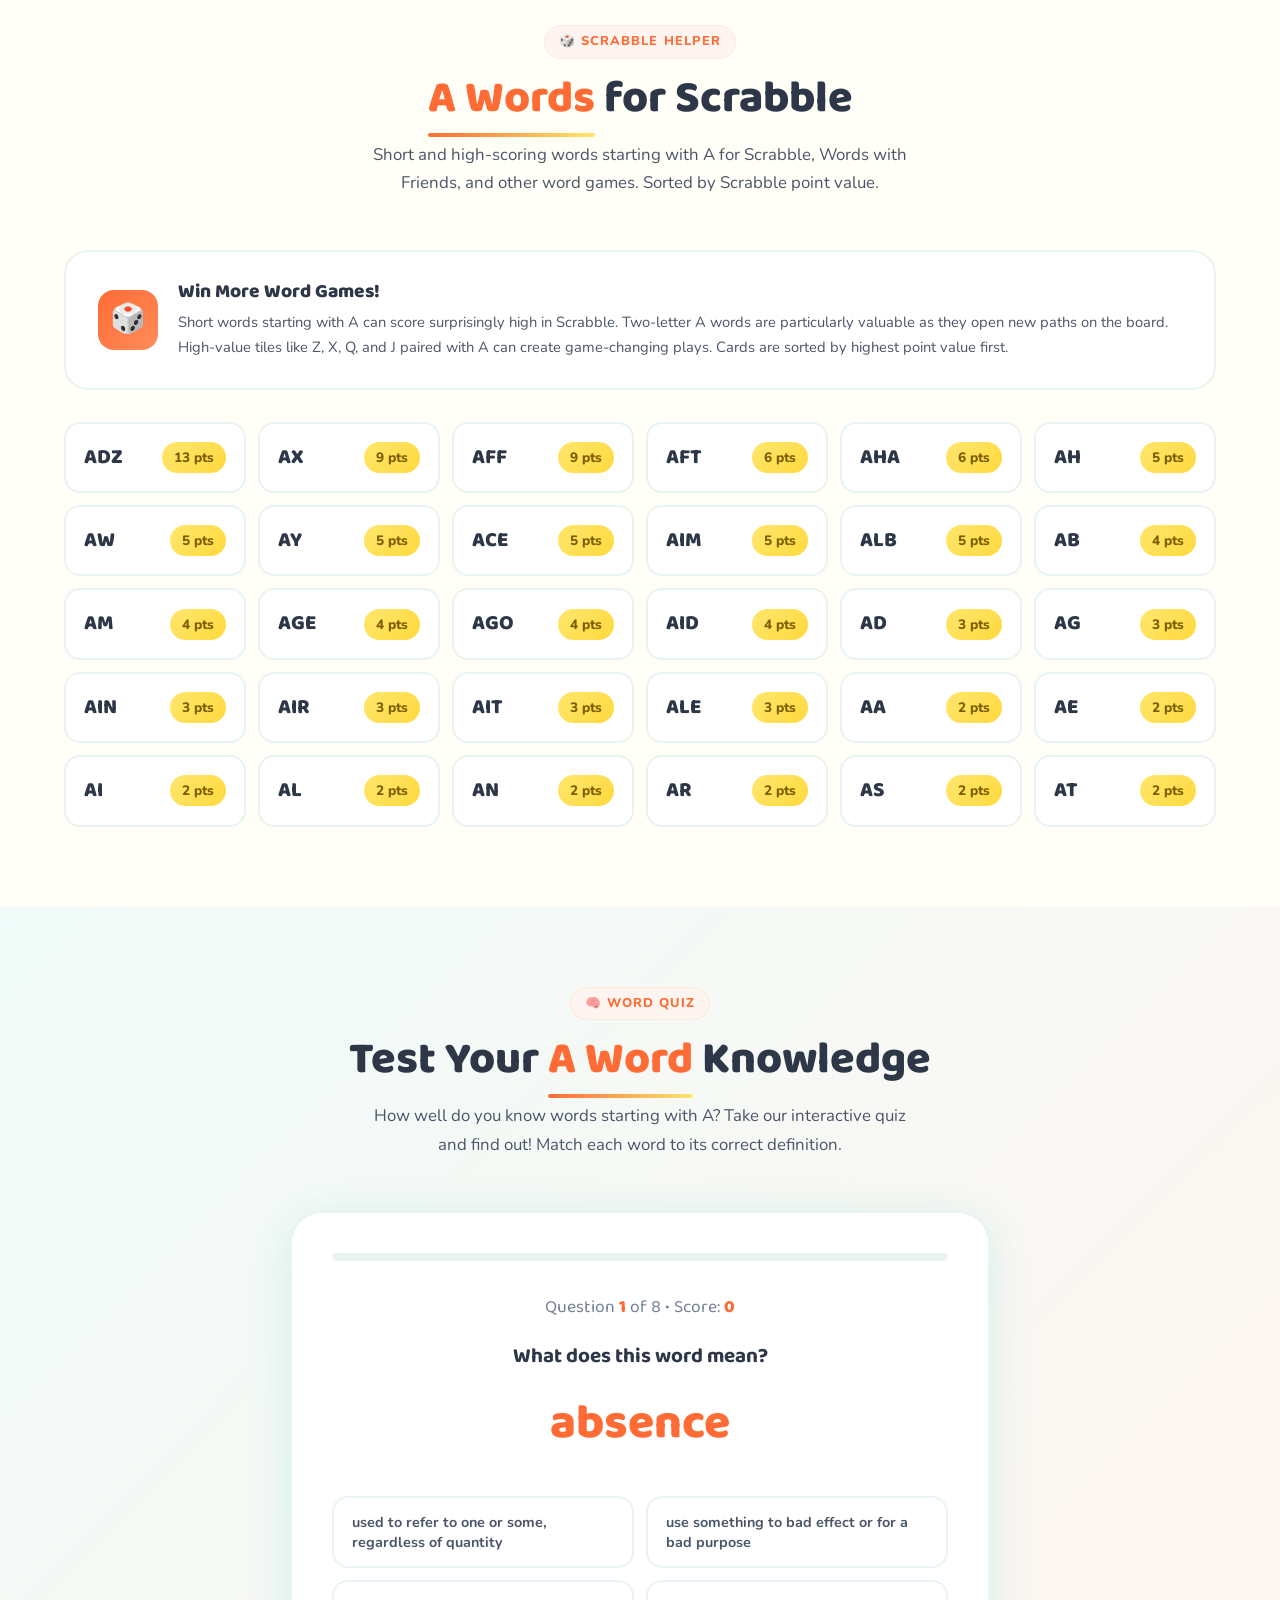
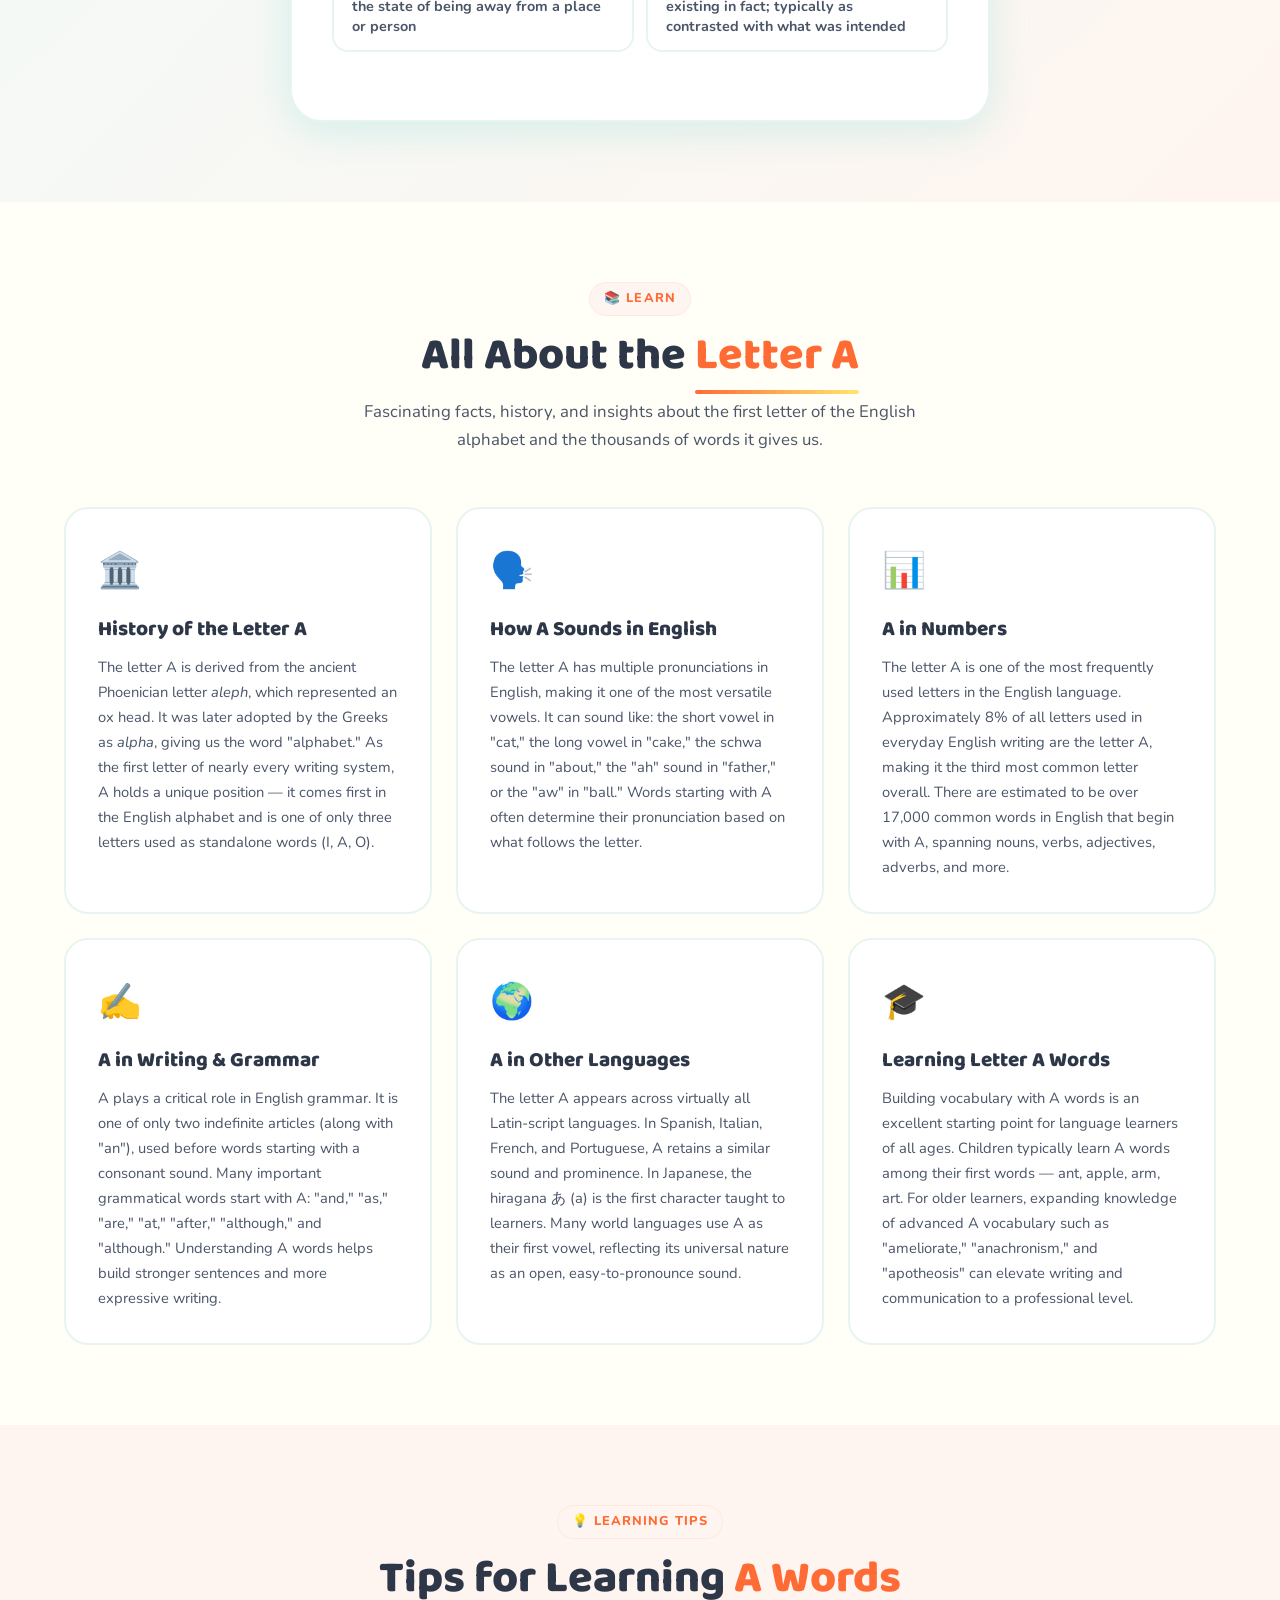
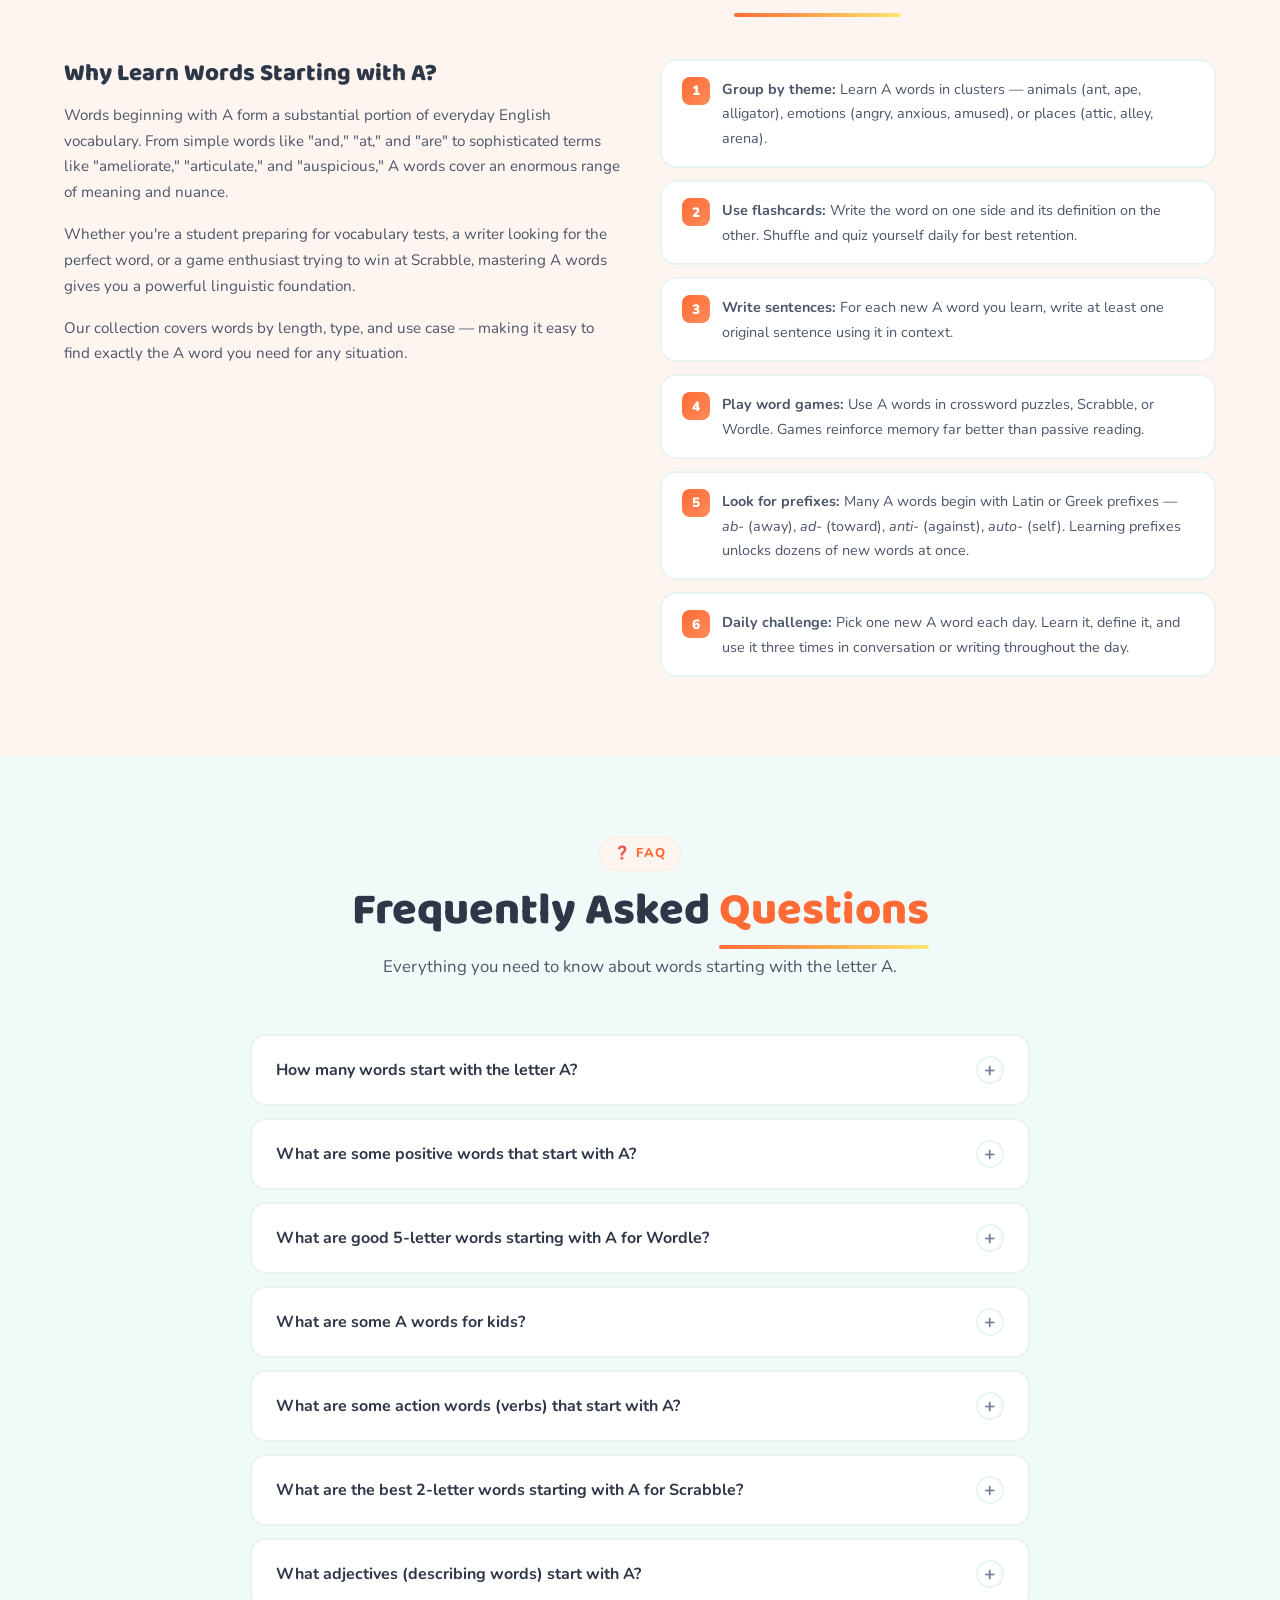
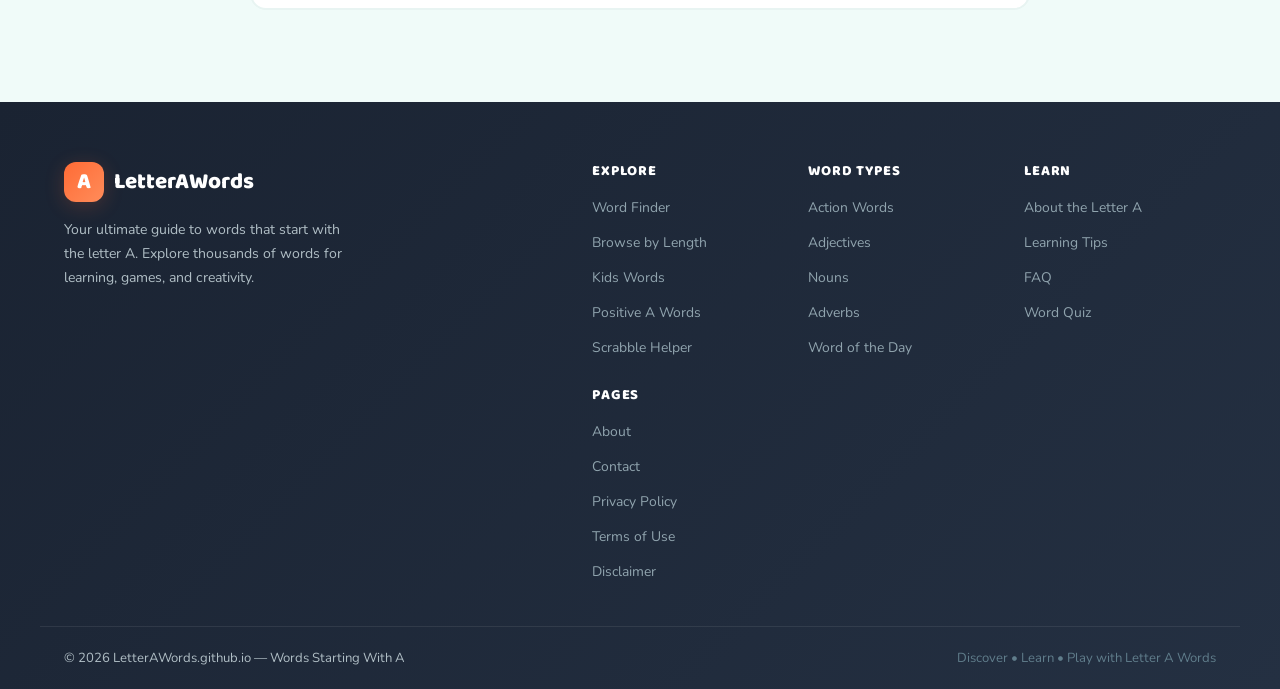
==== commit c4cb9cc1: "Update index.html" ====
--- a/index.html
+++ b/index.html
@@ -1,6 +1,15 @@
 <!DOCTYPE html>
 <html lang="en">
 <head>
+  <!-- Google tag (gtag.js) -->
+<script async src="https://www.googletagmanager.com/gtag/js?id=G-SQHD2X8DMP"></script>
+<script>
+  window.dataLayer = window.dataLayer || [];
+  function gtag(){dataLayer.push(arguments);}
+  gtag('js', new Date());
+
+  gtag('config', 'G-SQHD2X8DMP');
+</script>
   <meta charset="UTF-8" />
   <meta name="viewport" content="width=device-width, initial-scale=1.0" />
 
